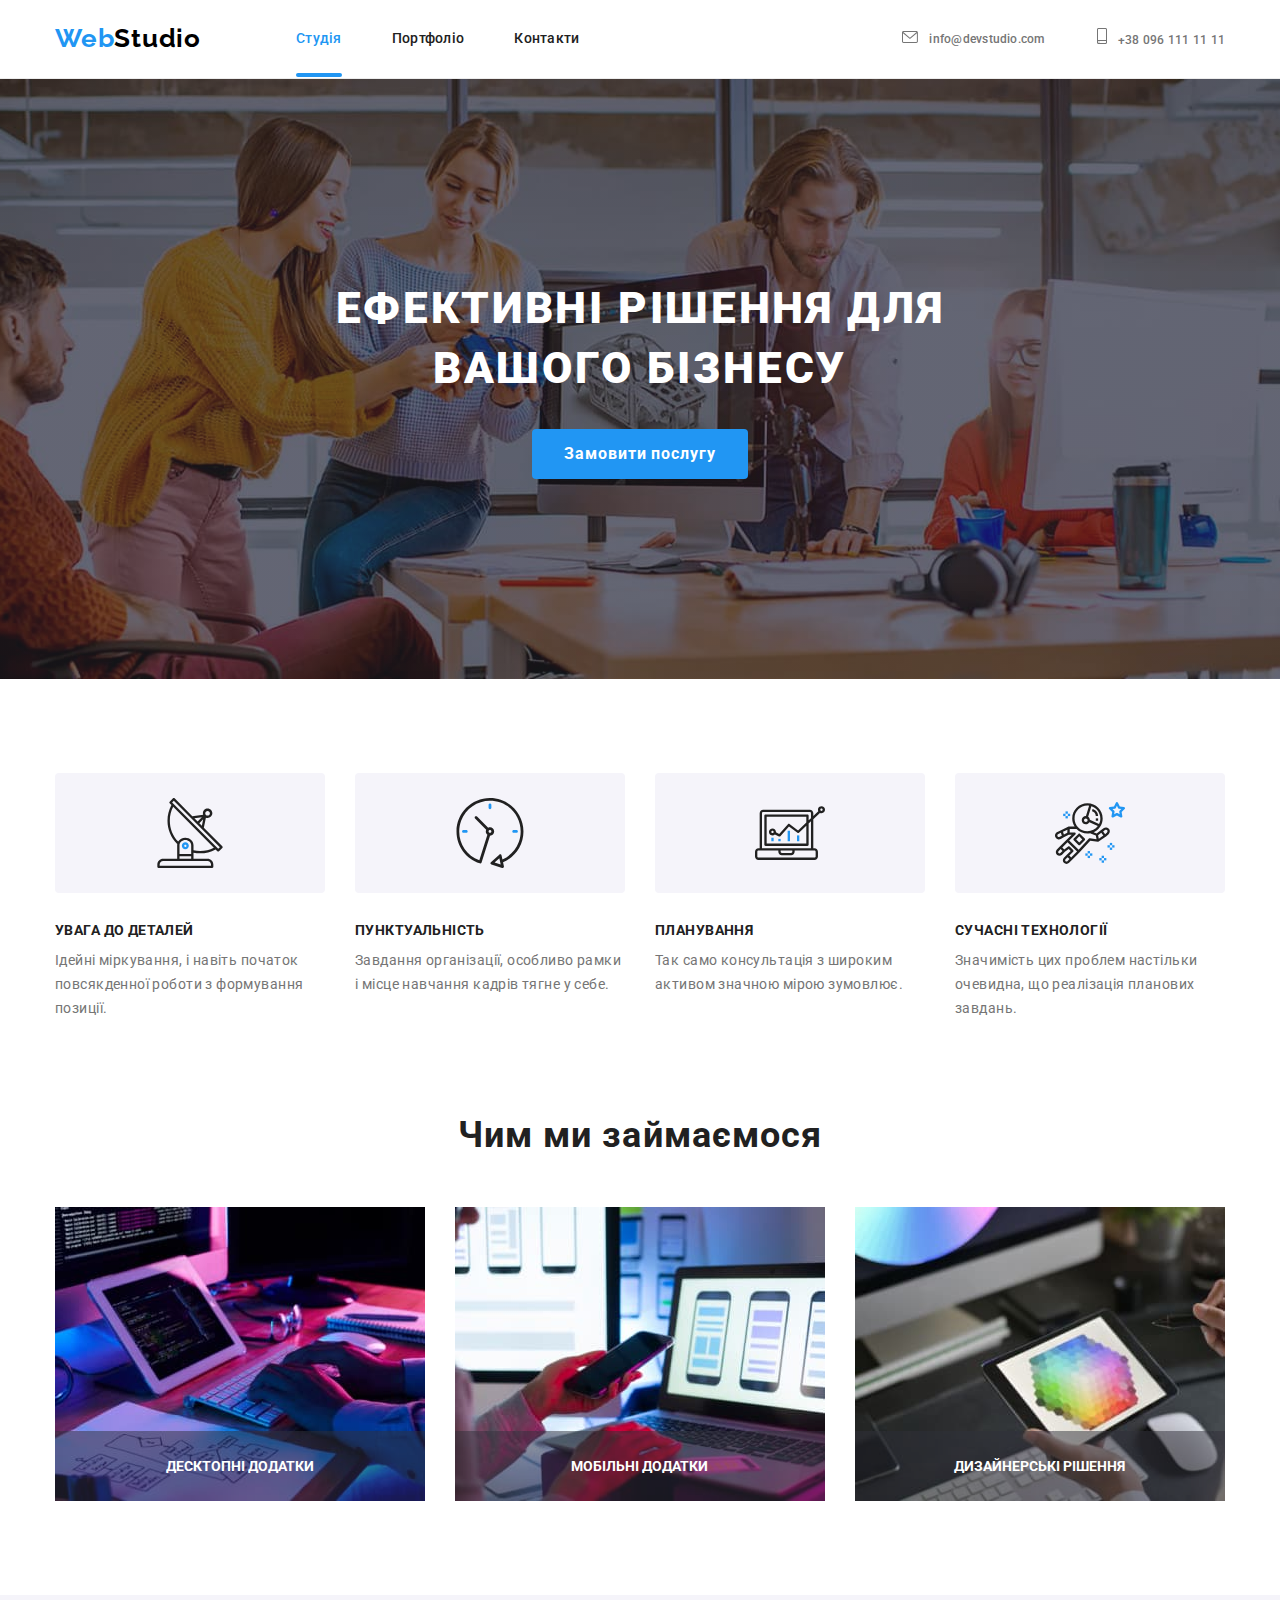
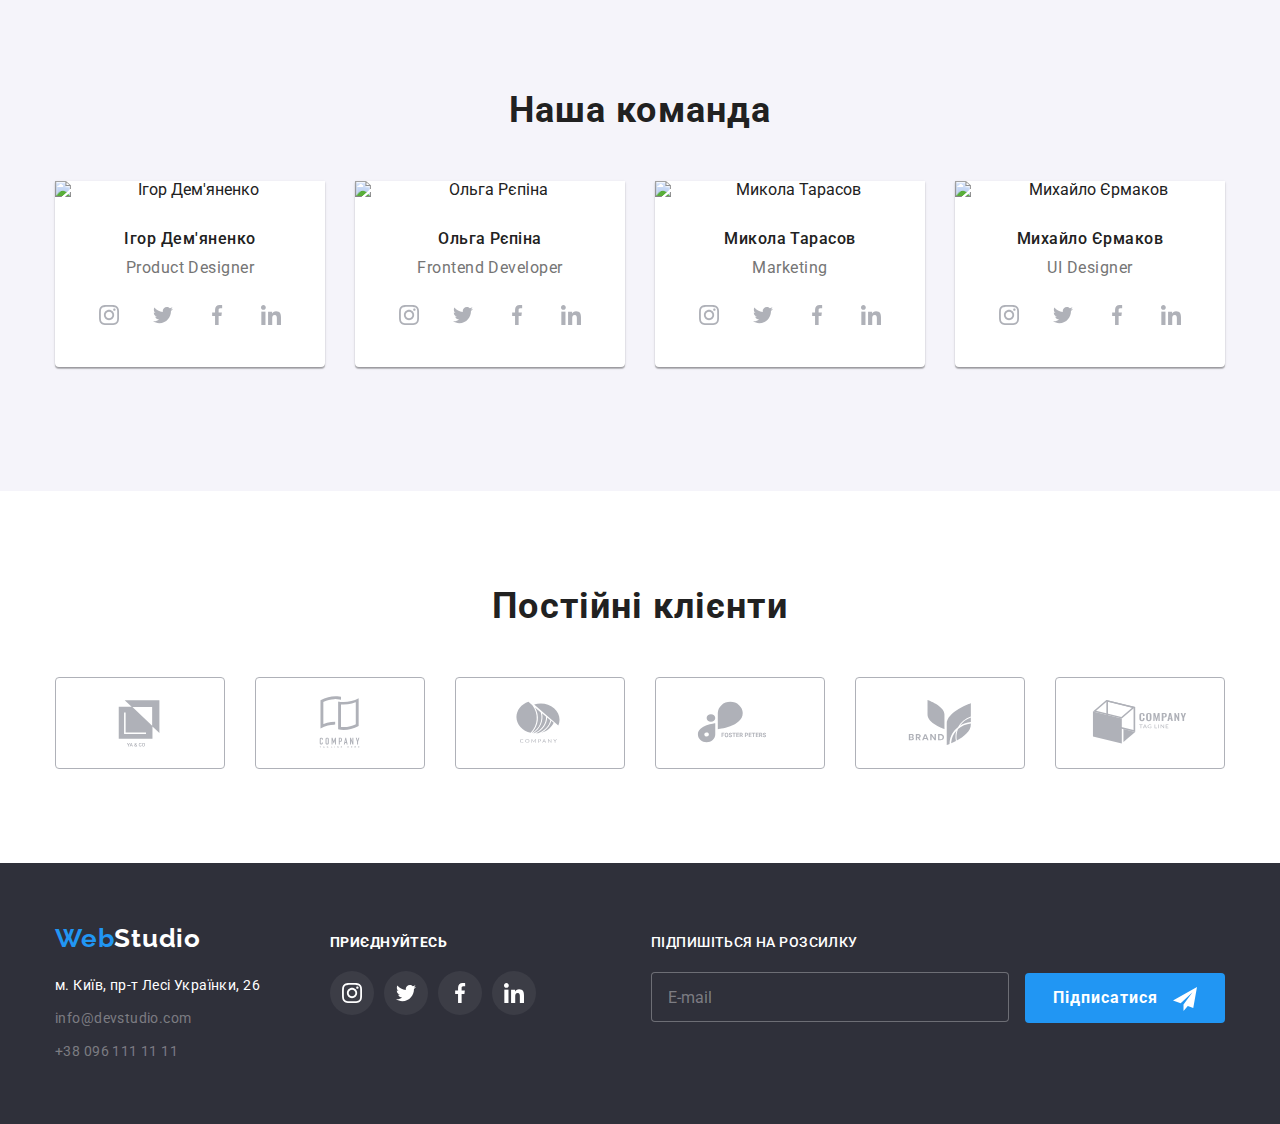
==== index.html @ 2b7e4a37 "hw-08 total" ====
<!DOCTYPE html>
<html lang="uk">
  <head>
    <meta charset="UTF-8" />
    <meta http-equiv="X-UA-Compatible" content="IE=edge" />
    <meta name="viewport" content="width=device-width, initial-scale=1.0" />
    <title>GoIt-homework-8</title>
    <link
      href="https://fonts.googleapis.com/css2?family=Raleway:wght@700&family=Roboto:wght@400;500;700;900&display=swap"
      rel="stylesheet"
    />
    <link
      rel="stylesheet"
      href="https://cdnjs.cloudflare.com/ajax/libs/modern-normalize/1.1.0/modern-normalize.min.css"
    />
    <link rel="stylesheet" href="./css/main.min.css" />
  </head>
  <body class="main-page">
    <!-- Header-->
    <header class="page-header">
      <div class="container header__container">
        <!-- Navigation -->
        <nav class="header__navigation">
          <a href="#" class="logo-studio">
            <span class="logo-studio__first-title">Web</span
            ><span class="logo-studio__second-title">Studio</span>
          </a>
          <ul class="header__nav-menu">
            <li>
              <a class="header__item header__item--current" href="index.html"
                >Студія</a
              >
            </li>
            <li>
              <a class="header__item" href="portfolio.html">Портфоліо</a>
            </li>
            <li>
              <a class="header__item" href="#">Контакти</a>
            </li>
          </ul>
        </nav>

        <button type="button" class="open-mobile-menu-btn" data-menu-open>
          <svg class="open-mobile-menu-btn__icon">
            <use href="./images/sprite.svg#icon-burger" class=""></use>
          </svg>
        </button>

        <ul class="connection__header connection">
          <li>
            <a class="connection__contact" href="email:info@devstudio.com">
              <svg
                aria-label="конверт"
                class="connection__icon"
                width="16"
                height="12"
              >
                <use href="./images/sprite.svg#icon-envelope"></use>
              </svg>
              info@devstudio.com</a
            >
          </li>
          <li>
            <a class="connection__contact" href="tel:+380961111111">
              <svg
                aria-label="смартфон"
                class="connection__icon"
                width="10"
                height="16"
              >
                <use href="./images/sprite.svg#icon-smartphone"></use>
              </svg>
              +38 096 111 11 11</a
            >
          </li>
        </ul>
      </div>

      <div class="mobile-menu" data-menu>
        <div class="container mobile-menu__container">
          <button class="mobile-menu__close-btn" data-menu-close>
            <svg class="mobile-menu__close-icon">
              <use href="./images/sprite.svg#icon-close_mobile"></use>
            </svg>
          </button>
          <ul class="mobile-menu__nav-menu">
            <li class="mobile__item">
              <a class="mobile__item mobile__item--current" href="index.html"
                >Студія</a
              >
            </li>
            <li class="mobile__item">
              <a class="mobile__item" href="portfolio.html">Портфоліо</a>
            </li>
            <li class="mobile__item">
              <a class="mobile__item" href="#">Контакти</a>
            </li>
          </ul>
          <ul class="mobile-menu__contact">
            <li>
              <a class="mobile-menu__contact--telephon" href="tel:+380961111111"
                >+38 096 111 11 11</a
              >
            </li>
            <li>
              <a class="mobile-menu__contact--mail" href="tel:+380961111111"
                >info@devstudio.com</a
              >
            </li>
          </ul>
          <ul class="mobile-menu__social">
            <li class="mobile-menu__social-list">
              <a href="" class="mobile-menu__social-link">Instagram</a>
            </li>
            <li class="mobile-menu__social-list">
              <a href="" class="mobile-menu__social-link">Twitter</a>
            </li>
            <li class="mobile-menu__social-list">
              <a href="" class="mobile-menu__social-link">Facebook</a>
            </li>
            <li class="mobile-menu__social-list">
              <a href="" class="mobile-menu__social-link">LinkedIn</a>
            </li>
          </ul>
        </div>
      </div>
    </header>

    <!-- Main -->

    <main>
      <!-- Секція - hero -->
      <section class="hero">
        <div class="container">
          <h1 class="hero__title">
            Ефективні рішення для <br />
            вашого бізнесу
          </h1>
          <button type="button" class="hero__button" data-modal-open>
            Замовити послугу
          </button>
        </div>
      </section>

      <!-- Секція - features -->
      <section class="features section">
        <div class="container">
          <h2 class="visually-hidden">Наші особливості</h2>
          <ul class="features__features-menu">
            <li class="features__features-card">
              <div class="features__advantage">
                <svg
                  aria-label="деталі"
                  class="icon__features"
                  width="70"
                  height="70"
                >
                  <use href="./images/sprite.svg#icon-antenna"></use>
                </svg>
              </div>
              <h3 class="features__description">УВАГА ДО ДЕТАЛЕЙ</h3>
              <p class="features__transcript">
                Ідейні міркування, і навіть початок повсякденної роботи з
                формування позиції.
              </p>
            </li>
            <li class="features__features-card">
              <div class="features__advantage">
                <svg
                  aria-label="пунктуальність"
                  class="icon__features"
                  width="70"
                  height="70"
                >
                  <use href="./images/sprite.svg#icon-clock"></use>
                </svg>
              </div>
              <h3 class="features__description">ПУНКТУАЛЬНІСТЬ</h3>
              <p class="features__transcript">
                Завдання організації, особливо рамки і місце навчання кадрів
                тягне у себе.
              </p>
            </li>
            <li class="features__features-card">
              <div class="features__advantage">
                <svg
                  aria-label="планування"
                  class="icon__features"
                  width="70"
                  height="70"
                >
                  <use href="./images/sprite.svg#icon-diagram"></use>
                </svg>
              </div>
              <h3 class="features__description">ПЛАНУВАННЯ</h3>
              <p class="features__transcript">
                Так само консультація з широким активом значною мірою зумовлює.
              </p>
            </li>
            <li class="features__features-card">
              <div class="features__advantage">
                <svg
                  aria-label="технології"
                  class="icon__features"
                  width="70"
                  height="70"
                >
                  <use href="./images/sprite.svg#icon-astronaut"></use>
                </svg>
              </div>
              <h3 class="features__description">СУЧАСНІ ТЕХНОЛОГІЇ</h3>
              <p class="features__transcript">
                Значимість цих проблем настільки очевидна, що реалізація
                планових завдань.
              </p>
            </li>
          </ul>
        </div>
      </section>

      <!-- Секція - work -->
      <section class="work section">
        <div class="container">
          <h2 class="work__title">Чим ми займаємося</h2>
          <ul class="work__menu-foto">
            <li class="work__foto-work">
              <picture>
                <source
                  srcset="
                    ./images/desk-work1.jpg    1x,
                    ./images/desk-work1@2x.jpg 2x
                  "
                  media="(min-width: 1200px)"
                />
                <img
                  src="./images/desk-work1.jpg"
                  alt="development"
                  width="370"
                />
              </picture>

              <div class="work__applications">
                <p class="work__text-applcations">Десктопні додатки</p>
              </div>
            </li>
            <li class="work__foto-work">
              <picture>
                <source
                  srcset="
                    ./images/desk-work2.jpg    1x,
                    ./images/desk-work2@2x.jpg 2x
                  "
                  media="(min-width: 1200px)"
                />

                <img
                  src="./images/desk-work2.jpg"
                  alt="mobile optimization"
                  width="370"
                />
              </picture>

              <div class="work__applications">
                <p class="work__text-applcations">Мобільні додатки</p>
              </div>
            </li>
            <li class="work__foto-work">
              <picture>
                <source
                  srcset="
                    ./images/desk-work3.jpg    1x,
                    ./images/desk-work3@2x.jpg 2x
                  "
                  media="(min-width: 1200px)"
                />

                <img src="./images/desk-work3.jpg" alt="testing" width="370" />
              </picture>

              <div class="work__applications">
                <p class="work__text-applcations">Дизайнерські рішення</p>
              </div>
            </li>
          </ul>
        </div>
      </section>

      <!-- Секція - team -->
      <section class="team section">
        <div class="container">
          <h2 class="team__title">Наша команда</h2>
          <ul class="team__menu">
            <li class="team__foto">
              <picture>
                <source
                  srcset="./imges/desc-ID.jpg 1x, ./images/desc-ID@2x.jpg 2x"
                  media="(min-width: 1200px)"
                />
                <source
                  srcset="./imges/tab-ID.jpg 1x, ./images/tab-ID@2x.jpg 2x"
                  media="(min-width: 768px)"
                />
                <source
                  srcset="./imges/mob-ID.jpg 1x, ./images/mob-ID@2x.jpg 2x"
                  media="(max-width: 767px)"
                />
                <img
                  src="./images/mob-ID.jpg"
                  alt="Ігор Дем'яненко"
                  class="team__foto-member"
                />
              </picture>

              <div class="team__members">
                <h3 class="team__employee">Ігор Дем'яненко</h3>
                <p class="team__direction">Product Designer</p>

                <ul class="socila-list">
                  <li class="social-list__item">
                    <a href="" class="social-list__link">
                      <svg aria-label="інстаграм" class="social-list__icon">
                        <use href="./images/sprite.svg#icon-instagram"></use>
                      </svg>
                    </a>
                  </li>
                  <li class="social-list__item">
                    <a href="" class="social-list__link">
                      <svg aria-label="твітер" class="social-list__icon">
                        <use href="./images/sprite.svg#icon-twitter"></use>
                      </svg>
                    </a>
                  </li>
                  <li class="social-list__item">
                    <a href="" class="social-list__link">
                      <svg aria-label="фейсбук" class="social-list__icon">
                        <use href="./images/sprite.svg#icon-facebook"></use>
                      </svg>
                    </a>
                  </li>
                  <li class="social-list__item">
                    <a href="" class="social-list__link">
                      <svg aria-label="лінкедін" class="social-list__icon">
                        <use href="./images/sprite.svg#icon-linkedin"></use>
                      </svg>
                    </a>
                  </li>
                </ul>
              </div>
            </li>
            <li class="team__foto">
              <picture>
                <source
                  srcset="./imges/desc-OR.jpg 1x, ./images/desc-OR@2x.jpg 2x"
                  media="(min-width: 1200px)"
                />
                <source
                  srcset="./imges/tab-OR.jpg 1x, ./images/tab-OR@2x.jpg 2x"
                  media="(min-width: 768px)"
                />
                <source
                  srcset="./imges/mob-OR.jpg 1x, ./images/mob-OR@2x.jpg 2x"
                  media="(max-width: 767px)"
                />
                <img
                  src="./images/mob-OR.jpg"
                  alt="Ольга Рєпіна"
                  class="team__foto-member"
                />
              </picture>

              <div class="team__members">
                <h3 class="team__employee">Ольга Рєпіна</h3>
                <p class="team__direction">Frontend Developer</p>

                <ul class="socila-list">
                  <li class="social-list__item">
                    <a href="" class="social-list__link">
                      <svg aria-label="інстаграм" class="social-list__icon">
                        <use href="./images/sprite.svg#icon-instagram"></use>
                      </svg>
                    </a>
                  </li>
                  <li class="social-list__item">
                    <a href="" class="social-list__link">
                      <svg aria-label="твітер" class="social-list__icon">
                        <use href="./images/sprite.svg#icon-twitter"></use>
                      </svg>
                    </a>
                  </li>
                  <li class="social-list__item">
                    <a href="" class="social-list__link">
                      <svg aria-label="фейсбук" class="social-list__icon">
                        <use href="./images/sprite.svg#icon-facebook"></use>
                      </svg>
                    </a>
                  </li>
                  <li class="social-list__item">
                    <a href="" class="social-list__link">
                      <svg aria-label="лінкедін" class="social-list__icon">
                        <use href="./images/sprite.svg#icon-linkedin"></use>
                      </svg>
                    </a>
                  </li>
                </ul>
              </div>
            </li>
            <li class="team__foto">
              <picture>
                <source
                  srcset="./imges/desc-MT.jpg 1x, ./images/desc-MT@2x.jpg 2x"
                  media="(min-width: 1200px)"
                />
                <source
                  srcset="./imges/tab-MT.jpg 1x, ./images/tab-MT@2x.jpg 2x"
                  media="(min-width: 768px)"
                />
                <source
                  srcset="./imges/mob-MT.jpg 1x, ./images/mob-MT@2x.jpg 2x"
                  media="(max-width: 767px)"
                />
                <img
                  src="./images/mob-MT.jpg"
                  alt="Микола Тарасов"
                  class="team__foto-member"
                />
              </picture>

              <div class="team__members">
                <h3 class="team__employee">Микола Тарасов</h3>
                <p class="team__direction">Marketing</p>

                <ul class="socila-list">
                  <li class="social-list__item">
                    <a href="" class="social-list__link">
                      <svg aria-label="інстаграм" class="social-list__icon">
                        <use href="./images/sprite.svg#icon-instagram"></use>
                      </svg>
                    </a>
                  </li>
                  <li class="social-list__item">
                    <a href="" class="social-list__link">
                      <svg aria-label="твітер" class="social-list__icon">
                        <use href="./images/sprite.svg#icon-twitter"></use>
                      </svg>
                    </a>
                  </li>
                  <li class="social-list__item">
                    <a href="" class="social-list__link">
                      <svg aria-label="фейсбук" class="social-list__icon">
                        <use href="./images/sprite.svg#icon-facebook"></use>
                      </svg>
                    </a>
                  </li>
                  <li class="social-list__item">
                    <a href="" class="social-list__link">
                      <svg aria-label="лінкедін" class="social-list__icon">
                        <use href="./images/sprite.svg#icon-linkedin"></use>
                      </svg>
                    </a>
                  </li>
                </ul>
              </div>
            </li>
            <li class="team__foto">
              <picture>
                <source
                  srcset="./imges/desc-ME.jpg 1x, ./images/desc-ME@2x.jpg 2x"
                  media="(min-width: 1200px)"
                />
                <source
                  srcset="./imges/tab-ME.jpg 1x, ./images/tab-ME@2x.jpg 2x"
                  media="(min-width: 768px)"
                />
                <source
                  srcset="./imges/mob-ME.jpg 1x, ./images/mob-ME@2x.jpg 2x"
                  media="(max-width: 767px)"
                />
                <img
                  src="./images/mob-ME.jpg"
                  alt="Михайло Єрмаков"
                  class="team__foto-member"
                />
              </picture>

              <div class="team__members">
                <h3 class="team__employee">Михайло Єрмаков</h3>
                <p class="team__direction">UI Designer</p>

                <ul class="socila-list">
                  <li class="social-list__item">
                    <a href="" class="social-list__link">
                      <svg aria-label="інстаграм" class="social-list__icon">
                        <use href="./images/sprite.svg#icon-instagram"></use>
                      </svg>
                    </a>
                  </li>
                  <li class="social-list__item">
                    <a href="" class="social-list__link">
                      <svg aria-label="твітер" class="social-list__icon">
                        <use href="./images/sprite.svg#icon-twitter"></use>
                      </svg>
                    </a>
                  </li>
                  <li class="social-list__item">
                    <a href="" class="social-list__link">
                      <svg aria-label="фейсбук" class="social-list__icon">
                        <use href="./images/sprite.svg#icon-facebook"></use>
                      </svg>
                    </a>
                  </li>
                  <li class="social-list__item">
                    <a href="" class="social-list__link">
                      <svg aria-label="лінкедін" class="social-list__icon">
                        <use href="./images/sprite.svg#icon-linkedin"></use>
                      </svg>
                    </a>
                  </li>
                </ul>
              </div>
            </li>
          </ul>
        </div>
      </section>

      <!-- Секція - Постійні клієнти-->
      <section class="regular-customers section">
        <div class="container">
          <h2 class="regular-customers__title">Постійні клієнти</h2>
          <ul class="regular-customers__logo">
            <li class="regular-customers__icon-clients">
              <a href="" class="regular-customers__link">
                <svg aria-label="Ya-Co" class="regular-customers__icon-logo">
                  <use href="./images/sprite.svg#icon-Ya-Co"></use>
                </svg>
              </a>
            </li>
            <li class="regular-customers__icon-clients">
              <a href="" class="regular-customers__link">
                <svg aria-label="Tagline" class="regular-customers__icon-logo">
                  <use href="./images/sprite.svg#icon-comp-tagline"></use>
                </svg>
              </a>
            </li>
            <li class="regular-customers__icon-clients">
              <a href="" class="regular-customers__link">
                <svg aria-label="Company" class="regular-customers__icon-logo">
                  <use href="./images/sprite.svg#icon-company"></use>
                </svg>
              </a>
            </li>
            <li class="regular-customers__icon-clients">
              <a href="" class="regular-customers__link">
                <svg
                  aria-label="Foster-Peters"
                  class="regular-customers__icon-logo"
                >
                  <use href="./images/sprite.svg#icon-foster-peters"></use>
                </svg>
              </a>
            </li>
            <li class="regular-customers__icon-clients">
              <a href="" class="regular-customers__link">
                <svg aria-label="Brand" class="regular-customers__icon-logo">
                  <use href="./images/sprite.svg#icon-brand"></use>
                </svg>
              </a>
            </li>
            <li class="regular-customers__icon-clients">
              <a href="" class="regular-customers__link">
                <svg aria-label="Tag-Line" class="regular-customers__icon-logo">
                  <use href="./images/sprite.svg#icon-tag-line"></use>
                </svg>
              </a>
            </li>
          </ul>
        </div>
      </section>
    </main>

    <!-- Footer -->
    <footer class="footer">
      <div class="container footer-general">
        <div class="footer-nav-social"></div>
        <div class="footer-nav">
          <a href="#" class="logo-studio"
            ><span class="logo-studio__first-title">Web</span
            ><span class="logo-studio__third-title">Studio</span></a
          >
          <ul class="contacts footer-contacts">
            <li class="footer-connection__contact">
              <a
                class="connection__contact adress"
                href="https://goo.gl/maps/Yw9RbGyQuBQphTTS8"
                >м. Київ, пр-т Лесі Українки, 26
              </a>
            </li>
            <li class="footer-connection__contact">
              <a
                class="connection__contact connection__contact-direct"
                href="email:info@devstudio.com"
                >info@devstudio.com</a
              >
            </li>
            <li class="footer-connection__contact">
              <a
                class="connection__contact connection__contact-direct"
                href="tel:+380961111111"
                >+38 096 111 11 11</a
              >
            </li>
          </ul>
        </div>
        <div class="footer-social">
          <h3 class="footer-social-join">приєднуйтесь</h3>

          <ul class="social-list-footer">
            <li class="list-item-footer">
              <a href="" class="social-link-footer">
                <svg
                  aria-label="інстаграм"
                  class="footer-social__icon icon-footer"
                >
                  <use href="./images/sprite.svg#icon-instagram"></use>
                </svg>
              </a>
            </li>
            <li class="list-item-footer">
              <a href="" class="social-link-footer">
                <svg
                  aria-label="твітер"
                  class="footer-social__icon icon-footer"
                >
                  <use href="./images/sprite.svg#icon-twitter"></use>
                </svg>
              </a>
            </li>
            <li class="list-item-footer">
              <a href="" class="social-link-footer">
                <svg
                  aria-label="фейсбук"
                  class="footer-social__icon icon-footer"
                >
                  <use href="./images/sprite.svg#icon-facebook"></use>
                </svg>
              </a>
            </li>
            <li class="list-item-footer">
              <a href="" class="social-link-footer">
                <svg
                  aria-label="лінкедін"
                  class="footer-social__icon icon-footer"
                >
                  <use href="./images/sprite.svg#icon-linkedin"></use>
                </svg>
              </a>
            </li>
          </ul>
        </div>
        <div class="footer-form">
          <p class="footer-form-subscribe">Підпишіться на розсилку</p>
          <form class="footer-form-email">
            <label class="footer-mail-subscribe">
              <input
                type="email"
                class="user-mail-input"
                name="user-mail-input"
                placeholder="E-mail"
              />
            </label>
            <button type="submit" class="footer-form-sending">
              Підписатися
              <svg
                aria-label="літак"
                class="icon-send-plane"
                width="24"
                height="24"
              >
                <use href="./images/sprite.svg#icon-send"></use>
              </svg>
            </button>
          </form>
        </div>
      </div>
    </footer>

    <!-- Modal window-->
    <div class="backdrop is-hidden" data-modal>
      <div class="modal">
        <button type="button" class="modal-close-btn" data-modal-close>
          <svg class="modal-close-icon" width="18" height="18">
            <use href="./images/sprite.svg#icon-close-x"></use>
          </svg>
        </button>
        <p class="modal-feedback">Залиште свої дані, ми вам передзвонимо</p>
        <form class="modal-form">
          <label class="modal-form-field">
            <span class="modal-form-text-above">Ім'я</span>
            <span class="modal-form-icon">
              <input
                type="text"
                class="modal-form-input"
                name="user-name"
                required
                placeholder=" "
              />
              <svg
                aria-label="портрет"
                class="icon-modal person"
                width="18"
                height="18"
              >
                <use href="./images/sprite.svg#icon-person"></use>
              </svg>
            </span>
          </label>
          <label class="modal-form-field">
            <span class="modal-form-text-above">Телефон</span>
            <span class="modal-form-icon">
              <input
                type="tel"
                class="modal-form-input"
                name="user-phone"
                required
                title="xxx-xxx-xx-xx"
                placeholder=" "
              />
              <svg
                aria-label="портрет"
                class="icon-modal phone"
                width="18"
                height="18"
              >
                <use href="./images/sprite.svg#icon-phone"></use>
              </svg>
            </span>
          </label>
          <label class="modal-form-field">
            <span class="modal-form-text-above">Пошта</span>
            <span class="modal-form-icon">
              <input
                type="email"
                class="modal-form-input"
                name="user-mail"
                required
                placeholder=" "
              />
              <svg
                aria-label="портрет"
                class="icon-modal email"
                width="18"
                height="18"
              >
                <use href="./images/sprite.svg#icon-email"></use>
              </svg>
            </span>
          </label>
          <label class="modal-form-field">
            <span class="modal-form-text-above">Коментар</span>
            <textarea
              name="user-message"
              class="modal-form-message"
              placeholder="Введіть текст"
            ></textarea>
          </label>
          <label class="modal-form-agreement">
            <input
              type="checkbox"
              class="modal-form-check"
              name="user-policy"
              required
            />
            <svg aria-label="кастом" class="modal-form-icon-check">
              <use
                class="modal-form-icon-policy"
                href="./images/sprite.svg#icon-check"
              ></use>
            </svg>
            <span class="modal-text-policy-first">
              Погоджуюся з розсилкою та приймаю
            </span>
            &nbsp;<a href="" class="modal-text-policy">Умови договору</a>
          </label>
          <button type="submit" class="modal-form-submit">Відправити</button>
        </form>
      </div>
    </div>

    <script src="./js/modal.js"></script>

    <script src="./js/menu.js"></script>
  </body>
</html>
---- css/main.min.css ----
:root{--main-opacity-two: #FFFFFF10;--overlay-cards: rgba(33, 150, 243, 0.9);--element-hero: #2F303A;--strip-applications: #2F303A80;--text-page: #000000;--text-contacts: #757575;--bcg-button: #F5F4FA;--bcg-btn-hero: #188CE8;--border-header: #ECECEC;--border-portfolio: #EEEEEE;--modal-backround: #00000050;--modal-close: #00000010;--icon-social: #AFB1B8;--text-placeholder: rgba(117, 117, 117, 0.5);--border-modal: rgba(33, 33, 33, 0.2);--card-distance: 30px;--time-bezier: 250ms cubic-bezier(0.4, 0, 0.2, 1);--card-shadow: 0px 1px 3px rgba(0, 0, 0, 0.12), 0px 1px 1px rgba(0, 0, 0, 0.14), 0px 2px 1px rgba(0, 0, 0, 0.2);--portfolio-shadow: 0px 1px 1px rgba(0, 0, 0, 0.12), 0px 4px 4px rgba(0, 0, 0, 0.06), 1px 4px 6px rgba(0, 0, 0, 0.16);--shadow-button: 0px 3px 1px rgba(0, 0, 0, 0.1), 0px 1px 2px rgba(0, 0, 0, 0.08), 0px 2px 2px rgba(0, 0, 0, 0.12);--shadow-modal-window: 0px 1px 3px rgba(0, 0, 0, 0.12), 0px 1px 1px rgba(0, 0, 0, 0.14), 0px 2px 1px rgba(0, 0, 0, 0.2)}.services-portfolio,.features,.works,.team,.regular-customers{padding-top:60px;padding-bottom:60px}@media screen and (min-width: 1200px){.services-portfolio,.features,.works,.team,.regular-customers{padding-top:94px;padding-bottom:94px}}h1,h2,h3,h4,p,ul,span{margin-top:0;margin-bottom:0}ul{padding-left:0;list-style:none}img{display:block}body{font-family:"Roboto",sans-serif;background-color:#fff;color:#212121}.pointer{cursor:pointer}.connection__contact,.header__item,.mobile__item,.logo-studio,.cards-portfolio,.mobile-menu__contact--telephon,.mobile-menu__contact--mail,.mobile-menu__social-list,.mobile-menu__social-link{text-decoration:none}.container{padding-left:15px;padding-right:15px}@media screen and (min-width: 480px){.container{width:480px;margin-left:auto;margin-right:auto}}@media screen and (min-width: 768px){.container{width:768px}}@media screen and (min-width: 1200px){.container{width:1200px}}.visually-hidden{position:absolute;white-space:nowrap;width:1px;height:1px;overflow:hidden;border:0;padding:0;clip:rect(0 0 0 0);clip-path:inset(50%);margin:-1px}.connection__contact:hover,.connection__contact:focus{color:#2196f3;fill:#2196f3}.connection__icon{margin-right:10px;fill:var(--text-contacts)}.connection__icon:hover,.connection__icon:focus{fill:#2196f3}.connection__contact{font-size:14px;line-height:1.14;font-weight:500;letter-spacing:.02em;color:var(--text-contacts);transition:color var(--time-bezier)}@media screen and (min-width: 1200px){.connection{display:flex;align-items:center;column-gap:52px}}@media screen and (max-width: 767px){.mobile-menu{position:fixed;top:0;left:0;z-index:111;width:100%;height:100%;background-color:#fff;opacity:0;visibility:hidden;pointer-events:none;transition:opacity var(--time-bezier),visibility var(--time-bezier)}.mobile-menu.is-open{opacity:1;visibility:visible;pointer-events:auto}.mobile-menu__container{position:relative;display:flex;flex-direction:column;padding-left:40px}.mobile-menu__close-btn{line-height:0;position:absolute;top:10px;right:15px;background-color:rgba(0,0,0,0);border:0;padding:0;cursor:pointer;transition:var(--time-bezier)}.mobile-menu__close-btn:hover,.mobile-menu__close-btn:focus{fill:#2196f3}.mobile-menu__close-icon{width:40px;height:40px}.mobile__item.mobile__item--current{color:#2196f3}.mobile-menu__nav-menu{display:inline-block;margin-top:48px;margin-bottom:302px}.mobile__item{display:block;font-size:40px;font-weight:500;line-height:1.175;color:#212121;letter-spacing:.02em}.mobile__item:not(:last-child){margin-bottom:32px}.mobile__item:hover,.mobile__item:focus{color:#2196f3}.mobile-menu__contact{margin-bottom:64px;display:block}.mobile-menu__contact--telephon{display:block;margin-bottom:32px;font-weight:500;font-size:34px;line-height:1.18;letter-spacing:.02em;color:#2196f3}.mobile-menu__contact--mail{font-weight:500;font-size:24px;line-height:1.17;letter-spacing:.02em;color:var(--text-contacts)}.mobile-menu__social{display:flex;column-gap:10px}.mobile-menu__social-link{display:block;font-weight:500;font-size:18px;line-height:1.22;letter-spacing:.02em;color:#2196f3}.mobile-menu__social-list:not(:last-child){padding-right:10px;border-right:1px solid var(--border-modal)}}@media screen and (max-width: 480px){.mobile-menu{width:98%}}@media screen and (min-width: 768px){.mobile-menu{display:none}}.hero__button{margin-top:30px;padding:10px 24px;font-family:"Roboto",sans-serif;color:#fff;background-color:#2196f3;font-size:16px;line-height:1.88;font-weight:700;letter-spacing:.06em;text-align:center;cursor:pointer;border-radius:4px;border:#2196f3;transition:color var(--time-bezier),background-color var(--time-bezier)}.hero__button:hover,.hero__button:focus{color:#fff;background-color:var(--bcg-btn-hero)}@media screen and (min-width: 1200px){.hero__button{padding:10px 32px}}.backdrop{position:fixed;z-index:999;top:0;left:0;width:100%;height:100%;background-color:var(--modal-backround);transition:opacity var(--time-bezier),visibility var(--time-bezier)}.backdrop.is-hidden{visibility:hidden;opacity:0;pointer-events:none}.modal{width:450px;position:absolute;border-radius:4px;top:50%;left:50%;transform:translate(-50%, -50%);padding:40px;background-color:#fff;box-shadow:var(--shadow-modal-window)}.modal-close-icon{fill:var(--text-page)}.modal-close-icon:hover{fill:#2196f3}.modal-close-btn{display:flex;align-items:center;justify-content:center;position:absolute;top:8px;right:8px;width:30px;height:30px;background-color:#fff;border:1px solid var(--modal-close);border-radius:50%;padding:0;cursor:pointer}@media screen and (max-width: 479px){.modal{width:96%}}@media screen and (min-width: 1200px){.modal{width:528px}}.modal-feedback{font-weight:700;font-size:20px;line-height:1.15;text-align:center;color:#212121;margin-bottom:12px}.modal-form{display:flex;flex-direction:column}.modal-form-input{width:100%;height:40px;font-size:12px;border-radius:4px;border:1px solid var(--border-modal);padding-left:42px;transition:border-color var(--time-bezier)}.modal-form-input:focus{border-color:#2196f3;outline:none}.modal-form-input:focus+.icon-modal{fill:#2196f3}.modal-form-text-above{display:block;font-weight:400;font-size:12px;line-height:1.17;color:var(--text-contacts);margin-bottom:4px}.modal-form-message{width:100%;height:120px;font-size:12px;resize:none;border-radius:4px;border:1px solid var(--border-modal);padding:12px 16px;transition:border-color var(--time-bezier)}.modal-form-message:focus{outline:none;border-color:#2196f3}.modal-form-message::placeholder{font-size:12px;line-height:1.17;color:var(--text-placeholder)}.modal-form-field{margin-bottom:10px}.modal-form-icon{position:relative;display:block}.icon-modal{position:absolute;top:50%;left:12px;transform:translateY(-50%);fill:#212121;transition:fill var(--time-bezier)}.modal-form-icon-check{width:16px;height:15px;border:2px solid #212121;border-radius:2px;background-color:#fff;cursor:pointer;margin-right:7px}.modal-form-check{position:absolute;appearance:none;text-decoration-color:#188ce8}.modal-form-check:focus+.modal-form-icon-check{box-shadow:0 0 0 1px #2196f3}.modal-form-check:checked+.modal-form-icon-check{background-color:#2196f3;border:none}.modal-form-check:checked+.modal-form-icon-check .modal-form-icon-policy{display:block}.modal-form-agreement{display:flex;justify-content:center;align-items:center;margin-top:10px;margin-bottom:30px}.modal-form-icon-policy{display:none;fill:#fff}.modal-text-policy{font-size:14px;line-height:1.7;text-decoration:underline;color:#2196f3}.modal-text-policy:hover{text-decoration:none}.modal-text-policy-first{font-size:14px;letter-spacing:.03em;line-height:1.7;color:var(--text-contacts)}.modal-form-submit{cursor:pointer;margin:auto;width:200px;height:50px;font-size:16px;line-height:1.88;font-weight:700;background-color:#2196f3;color:#fff;border:#2196f3;letter-spacing:.06em;border-radius:4px;text-align:center;box-shadow:0px 4px 4px rgba(0,0,0,.25);transition:color var(--time-bezier),background-color var(--time-bezier)}.modal-form-submit:hover,.modal-form-submit:focus{color:#fff;background-color:var(--bcg-btn-hero)}.picture-portfolio{text-align:left;padding-bottom:0px}.cards-portfolio-overlay{position:relative;overflow:hidden}.overlay{display:flex;position:absolute;align-items:center;top:0;left:0;height:100%;width:100%;background-color:rgba(33,150,243,.9);color:#fff;font-size:18px;font-weight:400;line-height:1.56;letter-spacing:.03em;padding:0 24px;overflow:auto;transform:translateY(100%);transition:transform var(--time-bezier)}.cards-portfolio:hover .overlay,.cards-portfolio:focus .overlay{transform:translateY(0)}.menu-description{border-left:1px solid var(--border-portfolio);border-bottom:1px solid var(--border-portfolio);border-right:1px solid var(--border-portfolio);padding:20px 24px;flex-grow:1}.logo-studio{font-family:"Raleway",sans-serif;font-size:24px;font-weight:700;line-height:1.17;letter-spacing:.03em}.logo-studio__first-title{color:#2196f3}.logo-studio__second-title{color:var(--text-page)}.logo-studio__third-title{color:#fff}@media screen and (min-width: 1200px){.logo-studio{font-size:26px;line-height:1.19}}.list-button{font-family:"Roboto",sans-serif;font-weight:500;font-size:16px;line-height:1.63;letter-spacing:.03em;color:#212121;background-color:var(--bcg-button);border:var(--bcg-button);border-radius:4px;padding:6px 22px;cursor:pointer;transition:color var(--time-bezier),background-color var(--time-bezier),box-shadow var(--time-bezier)}.list-button:hover,.list-button:focus{color:#fff;background-color:#2196f3;box-shadow:var(--shadow-button)}.list-button.list-button--active{background-color:#2196f3;color:#fff;box-shadow:var(--shadow-button)}@media screen and (max-width: 767px){.header__nav-menu{display:none}.connection__header{display:none}.open-mobile-menu-btn{line-height:0;border:none;background-color:rgba(0,0,0,0);padding:0;cursor:pointer;transition:var(--time-bezier)}.open-mobile-menu-btn:hover,.open-mobile-menu-btn:focus{fill:#2196f3}.open-mobile-menu-btn__icon{width:40px;height:40px}.page-header{padding-top:10px;padding-bottom:10px}}.header__container{display:flex;align-items:center;justify-content:space-between}@media screen and (min-width: 768px){.open-mobile-menu-btn{display:none}.header__nav-menu,.header__navigation{display:flex;align-items:center}.header__item{position:relative;font-size:14px;line-height:1.14;font-weight:500;letter-spacing:.02em;color:#212121;transition:color var(--time-bezier)}.header__item:hover,.header__item:focus{color:#2196f3;fill:#2196f3}.header__item.header__item--current{color:#2196f3}.header__nav-menu{column-gap:50px}.header__navigation{column-gap:87px}.header__item--current::after{content:"";position:absolute;bottom:-31px;left:0;width:100%;height:4px;background-color:#2196f3;border-radius:2px}.connection__icon{margin-right:8px;fill:var(--text-contacts)}.connection__contact{font-size:12px;line-height:1.17;font-weight:500;letter-spacing:.02em;color:var(--text-contacts);transition:color var(--time-bezier)}.page-header{padding-top:21px;padding-bottom:21px}}@media screen and (min-width: 1200px){.header__navigation{column-gap:95px}.page-header{padding-top:23px;padding-bottom:24px;border-bottom:1px solid var(--border-header)}}.hero{padding:118px 0;text-align:center;background-position:center;background-repeat:no-repeat;background-image:linear-gradient(rgba(47, 48, 58, 0.4), rgba(47, 48, 58, 0.4)),url(../images/Header-Mobx1.jpg)}@media screen and (min-device-pixel-ratio: 2)and (min-width: 480px),screen and (min-resolution: 192dpi)and (min-width: 480px),screen and (min-resolution: 2dppx)and (min-width: 480px){.hero{background-image:linear-gradient(rgba(47, 48, 58, 0.4), rgba(47, 48, 58, 0.4)),url(../images/Header-Mob@x2.jpg)}}.hero__title{color:#fff;font-size:26px;line-height:1.62;font-weight:900;text-transform:uppercase;text-align:center;letter-spacing:.06em}@media screen and (min-width: 768px){.hero{background-image:linear-gradient(rgba(47, 48, 58, 0.4), rgba(47, 48, 58, 0.4)),url(../images/Header-Tabx1.jpg)}}@media screen and (min-device-pixel-ratio: 2)and (min-width: 768px),screen and (min-resolution: 192dpi)and (min-width: 768px),screen and (min-resolution: 2dppx)and (min-width: 768px){.hero{background-image:linear-gradient(rgba(47, 48, 58, 0.4), rgba(47, 48, 58, 0.4)),url(../images/Header-Tab@x2.jpg)}}@media screen and (min-width: 1200px){.hero{padding:200px 0;max-width:1600px;margin:0 auto;background-size:cover;background-image:linear-gradient(rgba(47, 48, 58, 0.4), rgba(47, 48, 58, 0.4)),url(../images/Header-Descx1.jpg)}.hero__title{font-size:44px;line-height:1.36}}@media screen and (min-device-pixel-ratio: 2)and (min-width: 1200px),screen and (min-resolution: 192dpi)and (min-width: 1200px),screen and (min-resolution: 2dppx)and (min-width: 1200px){.hero{background-image:linear-gradient(rgba(47, 48, 58, 0.4), rgba(47, 48, 58, 0.4)),url(../images/Header-Desc@x2.jpg)}}.footer{background-color:var(--element-hero);padding:60px 0 60px 0}.footer-general{display:flex}.footer-nav,.footer-social{display:inline-block}@media screen and (max-width: 1199px){.footer-form{display:inline-block;text-align:center}.footer-nav,.footer-social{text-align:center;margin-bottom:60px}.footer-general{flex-direction:column;justify-content:center}.footer-mail-subscribe{display:block}}.connection__contact-direct{font-size:14px;line-height:1.71;letter-spacing:.03em;font-weight:400;color:rgba(255,255,255,.3764705882)}.footer-connection__contact:not(:last-child){margin-bottom:8px}.footer-contacts{margin-top:20px}.adress{font-size:14px;line-height:1.71;letter-spacing:.03em;font-weight:400;color:#fff}.footer-social-join{font-size:14px;font-weight:700;line-height:1.14;text-transform:uppercase;color:#fff;letter-spacing:.03em;margin-bottom:20px}.social-list-footer{display:flex;justify-content:center;column-gap:10px}.social-link-footer{display:flex;align-items:center;justify-content:center;width:44px;height:44px;border-radius:50%;background-color:var(--main-opacity-two);transition:background-color var(--time-bezier)}.social-link-footer:hover,.social-link-footer:focus{background-color:#2196f3}.footer-form-subscribe{font-weight:700;font-size:14px;line-height:1.43;letter-spacing:.03em;text-transform:uppercase;color:#fff;margin-bottom:20px}.user-mail-input{width:100%;height:50px;margin-bottom:20px;color:#fff;font-size:16px;line-height:1.25;padding-left:16px;border-radius:4px;border:1px solid rgba(255,255,255,.3);background-color:var(--element-hero)}.user-mail-input::placeholder{font-weight:400;font-size:16px;line-height:1.25;color:rgba(255,255,255,.3764705882);margin-left:16px}.footer-form-sending{margin:auto;width:200px;height:50px;font-size:16px;line-height:1.88;font-weight:700;background-color:#2196f3;color:#fff;border:#2196f3;letter-spacing:.06em;border-radius:4px;cursor:pointer;text-align:center;transition:color var(--time-bezier),background-color var(--time-bezier)}.footer-form-sending:hover,.footer-form-sending:focus{color:#fff;background-color:var(--bcg-btn-hero)}.icon-send-plane{display:inline-block;vertical-align:middle;fill:#fff;margin-left:12px}@media screen and (min-width: 768px){.user-mail-input{width:450px}.footer-form{margin-top:187px}.footer{position:relative}.footer-social{position:absolute;top:65px;right:89px;margin-bottom:0}.footer-nav{position:absolute;top:60px;left:76px;margin-bottom:0}}@media screen and (min-width: 1200px){.footer-general{align-items:baseline}.footer-social,.footer-nav{position:static}.footer-social{margin-left:70px}.footer-form{margin-top:0;margin-left:auto}.footer-form-subscribe{font-weight:500}.footer-mail-subscribe{margin-right:12px}.user-mail-input{width:358px}.icon-send-plane{margin-left:10px}.footer-connection__contact:not(:last-child){margin-bottom:9px}.footer-social-join{display:inline-block}.social-list-footer{padding-bottom:0}}.regular-customers__title{text-align:center;margin-bottom:30px}.regular-customers__icon-logo{width:106px;height:60px;fill:var(--icon-social);transition:fill var(--time-bezier)}.regular-customers__link:hover .regular-customers__icon-logo,.regular-customers__link:focus .regular-customers__icon-logo{fill:#2196f3}.regular-customers__logo{display:flex;flex-wrap:wrap;justify-content:center;gap:30px}.regular-customers__icon-clients{width:calc((100% - 30px)/2)}.regular-customers__link{display:flex;align-items:center;justify-content:center;height:92px;border-radius:4px;border:1px solid var(--icon-social);background-color:#fff;transition:border var(--time-bezier)}.regular-customers__link:hover,.regular-customers__link:focus{border:1px solid #2196f3}@media screen and (min-width: 768px){.regular-customers__icon-clients{width:calc((100% - 60px)/3)}}@media screen and (min-width: 1200px){.regular-customers__icon-clients{width:calc((100% - 150px)/6)}}.socila-list{display:flex;justify-content:center;column-gap:10px}.social-list__icon{width:20px;height:20px;fill:var(--icon-social);transition:fill var(--time-bezier)}.footer-social__icon{fill:#fff;width:20px;height:20px;transition:fill var(--time-bezier)}.social-list__link{display:flex;align-items:center;justify-content:center;width:44px;height:44px;border-radius:50%;background-color:#fff;transition:background-color var(--time-bezier)}.social-list__link:hover,.social-list__link:focus{background-color:#2196f3}.social-list__link:hover .social-list__icon,.social-list__link:focus .social-list__icon{fill:#fff}.team{background-color:var(--bcg-button)}.team__employee{margin-bottom:10px;font-size:16px;font-weight:500;line-height:1.19;letter-spacing:.03em}.team__direction{font-size:16px;font-weight:400;line-height:1.19;letter-spacing:.03em;color:var(--text-contacts);margin-bottom:16px}.team__foto-member{max-width:100%;margin:0 auto}.team__title{text-align:center;margin-bottom:30px}.team__foto{text-align:center;background-color:#fff;border-radius:0 0 4px 4px;box-shadow:var(--card-shadow)}.team__foto:not(:last-child){margin-bottom:30px}.team__members{padding-top:30px;padding-bottom:30px}@media screen and (min-width: 768px){.team__foto{display:inline-block;width:calc((100% - 30px)/2)}}@media screen and (min-width: 1200px){.team__menu{display:flex;gap:30px}.team__foto{width:calc((100% - 90px)/4);margin-bottom:30px}}@media screen and (max-width: 1199px){.work{display:none}}@media screen and (min-width: 1200px){.work__menu-foto{display:flex;justify-content:space-between}.work__foto-work{position:relative;width:calc((100% - 60px)/3)}.work__title,.team__title,.regular-customers__title{font-size:36px;line-height:1.17;font-weight:700;letter-spacing:.03em;text-align:center;margin-bottom:50px}.work{padding-bottom:94px}.work__text-applcations{font-size:14px;line-height:1.43;text-transform:uppercase;font-weight:700;color:#fff}.work__applications{position:absolute;display:flex;align-items:center;justify-content:center;bottom:0;left:0;width:100%;height:70px;background-color:var(--strip-applications)}}.menu-nav-porfolio{display:flex;flex-wrap:wrap;row-gap:15px;margin-bottom:40px}.button-menu{margin-right:9px}.first{padding:6px 25px}.menu-portfolio{width:304px;font-weight:700;font-size:18px;line-height:2;letter-spacing:.06em;color:#212121}.service-name{font-weight:400;font-size:16px;line-height:1.88;letter-spacing:.03em;color:var(--text-contacts);margin-top:4px}.cards-portfolio{display:flex;flex-direction:column;height:100%;transition:box-shadow var(--time-bezier)}.cards-portfolio:hover,.cards-portfolio:focus{box-shadow:var(--portfolio-shadow)}.menu-service{display:flex;flex-wrap:wrap}@media screen and (max-width: 1199px){.menu-service{gap:30px}}img{display:block;width:450px}@media screen and (min-width: 768px){.menu-nav-porfolio{justify-content:center;margin-bottom:30px}img{width:354px}.picture-portfolio{display:inline-block;width:calc((100% - 30px)/2)}}@media screen and (min-width: 1200px){.menu-portfolio{width:100%}.menu-nav-porfolio{margin-bottom:50px}.menu-service{margin-top:calc(-1*var(--card-distance));margin-left:calc(-1*var(--card-distance))}.menu-service>.picture-portfolio{flex-basis:calc(33.3333333333% - var(--card-distance));margin-left:var(--card-distance);margin-top:var(--card-distance)}img{width:370px}}.features__features-card{margin-bottom:30px}.features__description{text-align:center;font-size:14px;font-weight:700;line-height:1.14;letter-spacing:.03em;text-transform:uppercase;margin-bottom:10px}.features__advantage{display:flex;align-items:center;justify-content:center;height:120px;border-radius:4px;background-color:var(--bcg-button);margin-bottom:30px}.features__transcript{font-size:14px;line-height:1.71;letter-spacing:.03em;color:var(--text-contacts)}@media screen and (min-width: 768px){.features__features-card{width:354px;display:inline-block}.features__description{text-align:left}}@media screen and (min-width: 1200px){.features__features-menu{display:flex;justify-content:space-between}.features__features-card{width:calc((100% - 90px)/4)}.features__features-card{margin-bottom:0}}/*# sourceMappingURL=main.min.css.map */
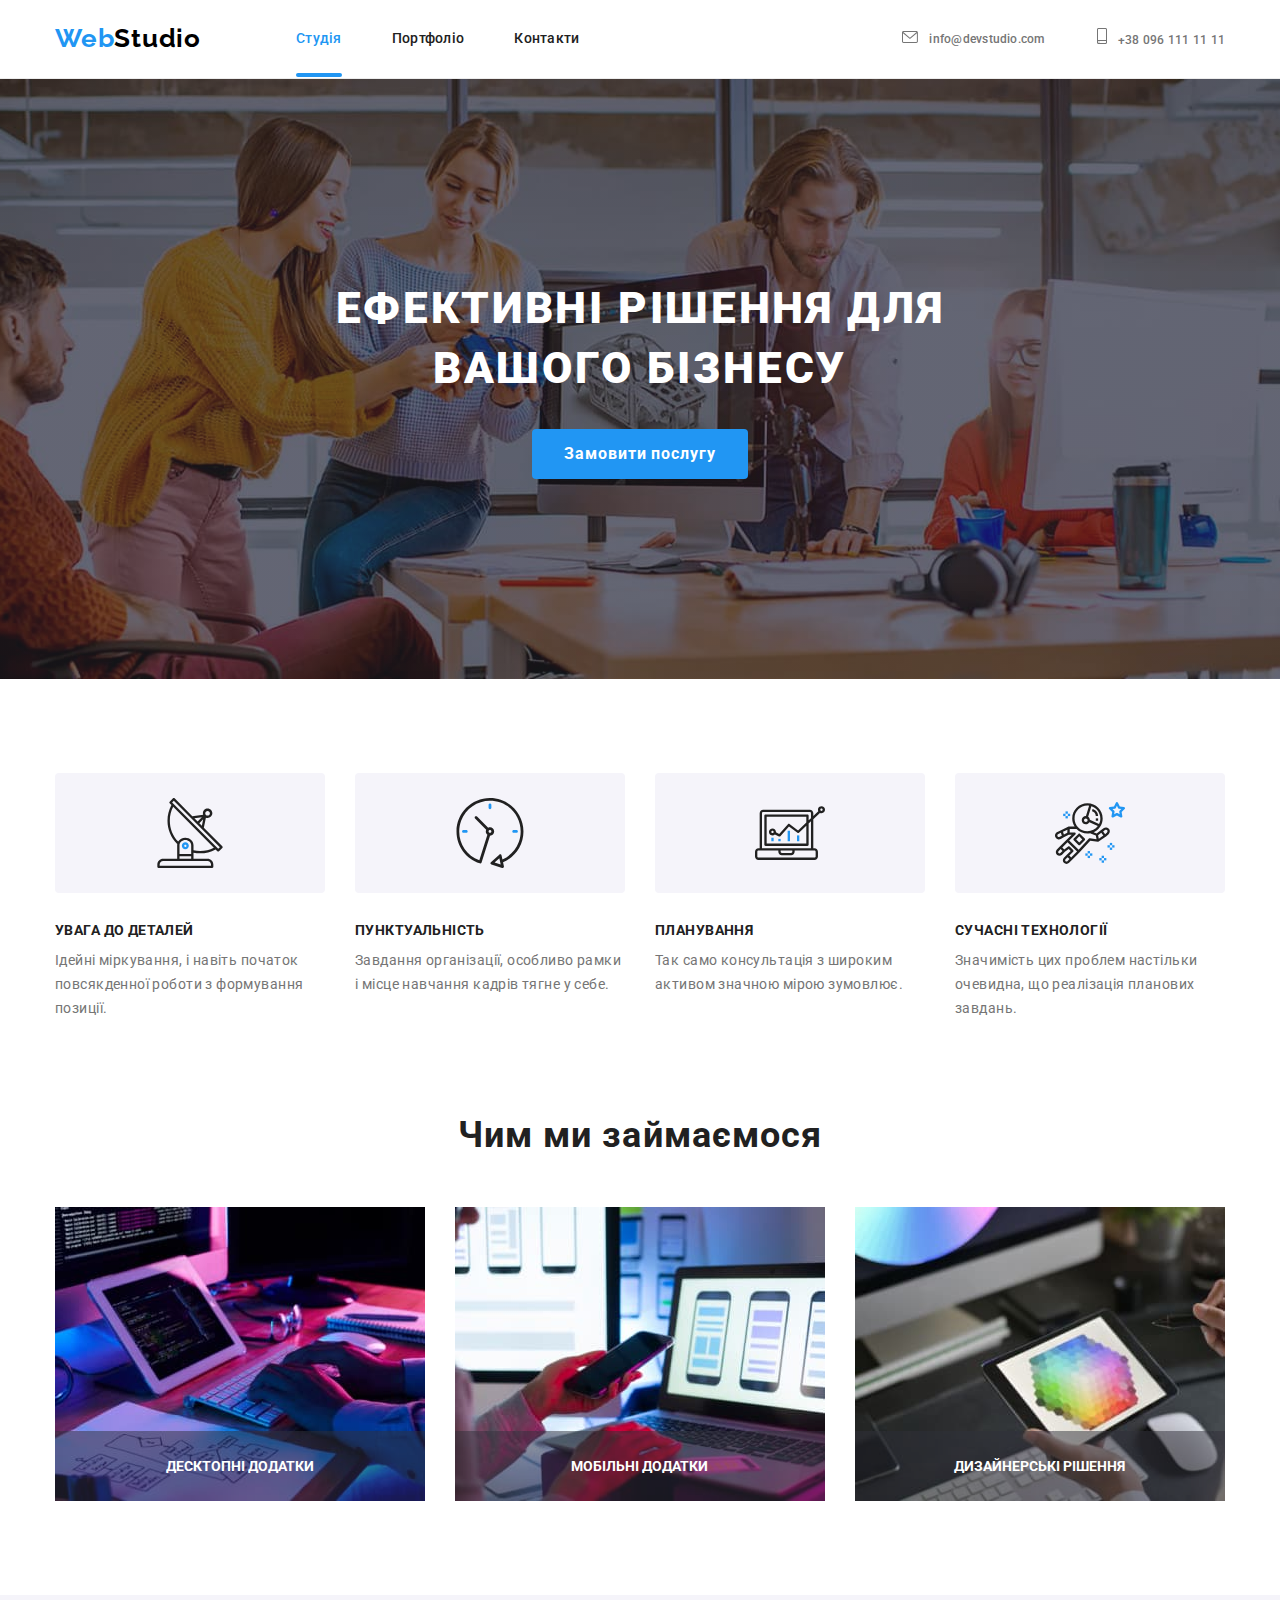
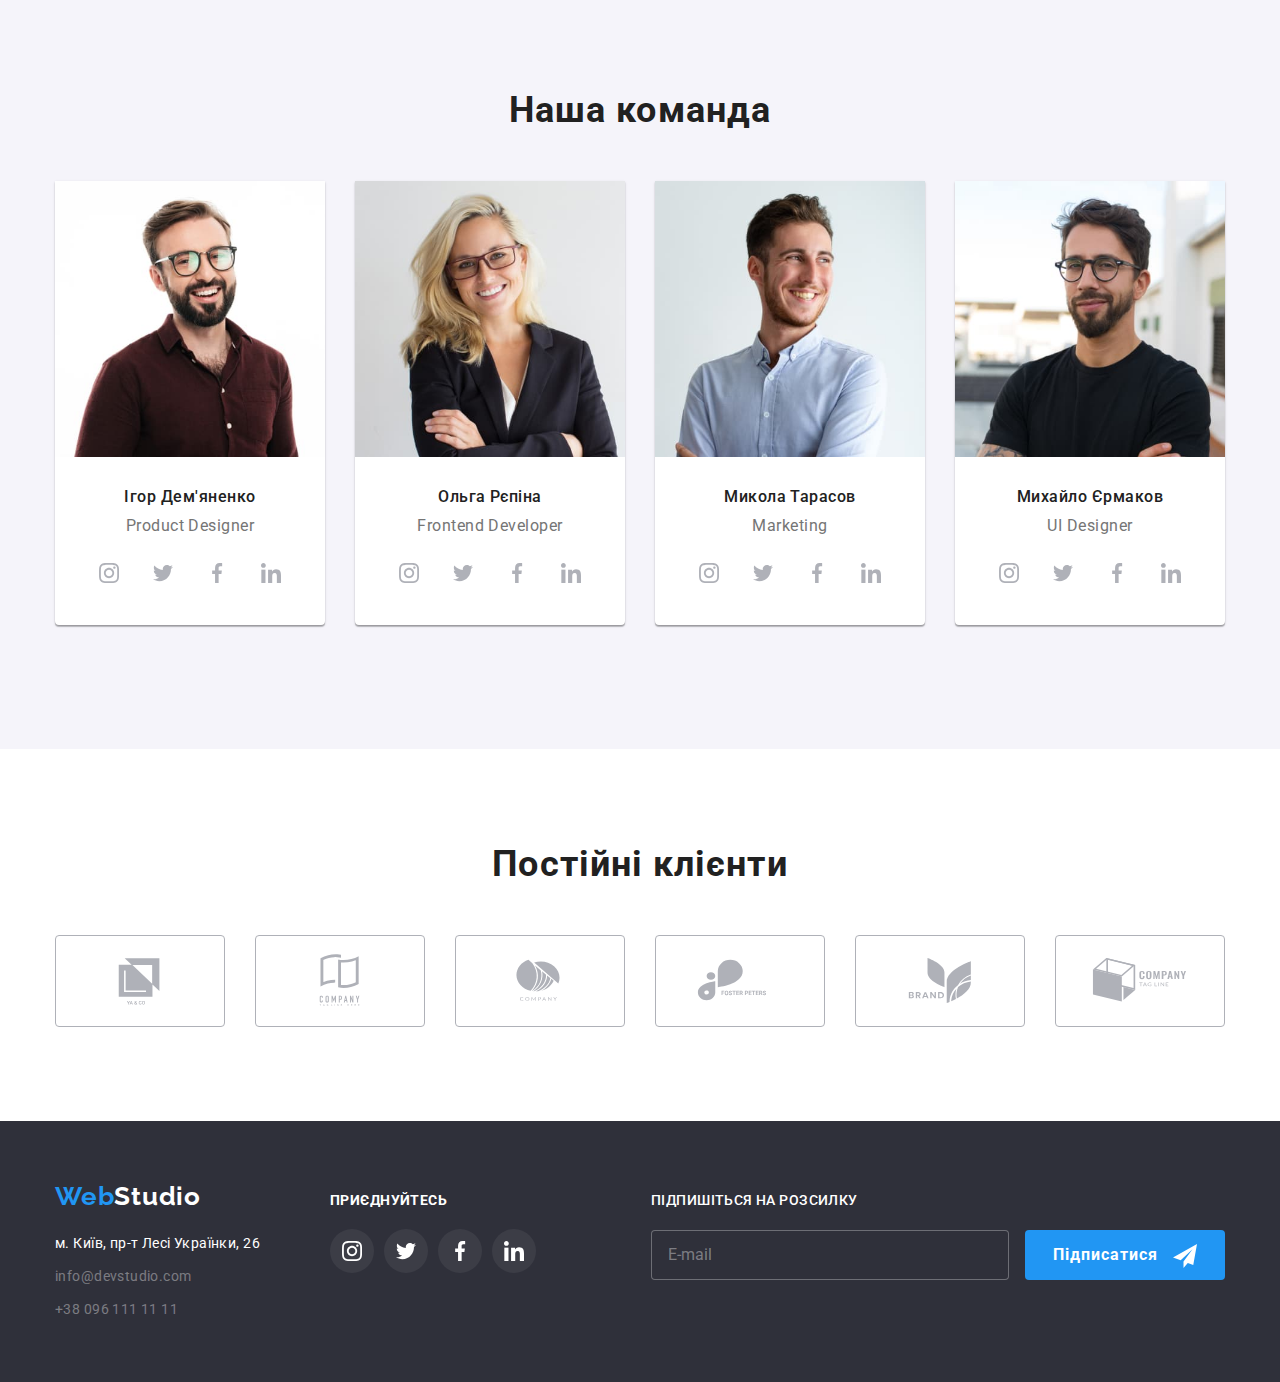
==== commit f3a8c55e: "hw-08 correct img (happened)" ====
--- a/index.html
+++ b/index.html
@@ -295,14 +295,17 @@
                 <source
                   srcset="./imges/desc-ID.jpg 1x, ./images/desc-ID@2x.jpg 2x"
                   media="(min-width: 1200px)"
+                  type="image"
                 />
                 <source
                   srcset="./imges/tab-ID.jpg 1x, ./images/tab-ID@2x.jpg 2x"
                   media="(min-width: 768px)"
+                  type="image"
                 />
                 <source
                   srcset="./imges/mob-ID.jpg 1x, ./images/mob-ID@2x.jpg 2x"
                   media="(max-width: 767px)"
+                  type="image"
                 />
                 <img
                   src="./images/mob-ID.jpg"
@@ -352,14 +355,17 @@
                 <source
                   srcset="./imges/desc-OR.jpg 1x, ./images/desc-OR@2x.jpg 2x"
                   media="(min-width: 1200px)"
+                  type="image"
                 />
                 <source
                   srcset="./imges/tab-OR.jpg 1x, ./images/tab-OR@2x.jpg 2x"
                   media="(min-width: 768px)"
+                  type="image"
                 />
                 <source
                   srcset="./imges/mob-OR.jpg 1x, ./images/mob-OR@2x.jpg 2x"
                   media="(max-width: 767px)"
+                  type="image"
                 />
                 <img
                   src="./images/mob-OR.jpg"
@@ -409,14 +415,17 @@
                 <source
                   srcset="./imges/desc-MT.jpg 1x, ./images/desc-MT@2x.jpg 2x"
                   media="(min-width: 1200px)"
+                  type="image"
                 />
                 <source
                   srcset="./imges/tab-MT.jpg 1x, ./images/tab-MT@2x.jpg 2x"
                   media="(min-width: 768px)"
+                  type="image"
                 />
                 <source
                   srcset="./imges/mob-MT.jpg 1x, ./images/mob-MT@2x.jpg 2x"
                   media="(max-width: 767px)"
+                  type="image"
                 />
                 <img
                   src="./images/mob-MT.jpg"
@@ -466,14 +475,17 @@
                 <source
                   srcset="./imges/desc-ME.jpg 1x, ./images/desc-ME@2x.jpg 2x"
                   media="(min-width: 1200px)"
+                  type="image"
                 />
                 <source
                   srcset="./imges/tab-ME.jpg 1x, ./images/tab-ME@2x.jpg 2x"
                   media="(min-width: 768px)"
+                  type="image"
                 />
                 <source
                   srcset="./imges/mob-ME.jpg 1x, ./images/mob-ME@2x.jpg 2x"
                   media="(max-width: 767px)"
+                  type="image"
                 />
                 <img
                   src="./images/mob-ME.jpg"
--- a/css/main.min.css
+++ b/css/main.min.css
@@ -1 +1 @@
-:root{--main-opacity-two: #FFFFFF10;--overlay-cards: rgba(33, 150, 243, 0.9);--element-hero: #2F303A;--strip-applications: #2F303A80;--text-page: #000000;--text-contacts: #757575;--bcg-button: #F5F4FA;--bcg-btn-hero: #188CE8;--border-header: #ECECEC;--border-portfolio: #EEEEEE;--modal-backround: #00000050;--modal-close: #00000010;--icon-social: #AFB1B8;--text-placeholder: rgba(117, 117, 117, 0.5);--border-modal: rgba(33, 33, 33, 0.2);--card-distance: 30px;--time-bezier: 250ms cubic-bezier(0.4, 0, 0.2, 1);--card-shadow: 0px 1px 3px rgba(0, 0, 0, 0.12), 0px 1px 1px rgba(0, 0, 0, 0.14), 0px 2px 1px rgba(0, 0, 0, 0.2);--portfolio-shadow: 0px 1px 1px rgba(0, 0, 0, 0.12), 0px 4px 4px rgba(0, 0, 0, 0.06), 1px 4px 6px rgba(0, 0, 0, 0.16);--shadow-button: 0px 3px 1px rgba(0, 0, 0, 0.1), 0px 1px 2px rgba(0, 0, 0, 0.08), 0px 2px 2px rgba(0, 0, 0, 0.12);--shadow-modal-window: 0px 1px 3px rgba(0, 0, 0, 0.12), 0px 1px 1px rgba(0, 0, 0, 0.14), 0px 2px 1px rgba(0, 0, 0, 0.2)}.services-portfolio,.features,.works,.team,.regular-customers{padding-top:60px;padding-bottom:60px}@media screen and (min-width: 1200px){.services-portfolio,.features,.works,.team,.regular-customers{padding-top:94px;padding-bottom:94px}}h1,h2,h3,h4,p,ul,span{margin-top:0;margin-bottom:0}ul{padding-left:0;list-style:none}img{display:block}body{font-family:"Roboto",sans-serif;background-color:#fff;color:#212121}.pointer{cursor:pointer}.connection__contact,.header__item,.mobile__item,.logo-studio,.cards-portfolio,.mobile-menu__contact--telephon,.mobile-menu__contact--mail,.mobile-menu__social-list,.mobile-menu__social-link{text-decoration:none}.container{padding-left:15px;padding-right:15px}@media screen and (min-width: 480px){.container{width:480px;margin-left:auto;margin-right:auto}}@media screen and (min-width: 768px){.container{width:768px}}@media screen and (min-width: 1200px){.container{width:1200px}}.visually-hidden{position:absolute;white-space:nowrap;width:1px;height:1px;overflow:hidden;border:0;padding:0;clip:rect(0 0 0 0);clip-path:inset(50%);margin:-1px}.connection__contact:hover,.connection__contact:focus{color:#2196f3;fill:#2196f3}.connection__icon{margin-right:10px;fill:var(--text-contacts)}.connection__icon:hover,.connection__icon:focus{fill:#2196f3}.connection__contact{font-size:14px;line-height:1.14;font-weight:500;letter-spacing:.02em;color:var(--text-contacts);transition:color var(--time-bezier)}@media screen and (min-width: 1200px){.connection{display:flex;align-items:center;column-gap:52px}}@media screen and (max-width: 767px){.mobile-menu{position:fixed;top:0;left:0;z-index:111;width:100%;height:100%;background-color:#fff;opacity:0;visibility:hidden;pointer-events:none;transition:opacity var(--time-bezier),visibility var(--time-bezier)}.mobile-menu.is-open{opacity:1;visibility:visible;pointer-events:auto}.mobile-menu__container{position:relative;display:flex;flex-direction:column;padding-left:40px}.mobile-menu__close-btn{line-height:0;position:absolute;top:10px;right:15px;background-color:rgba(0,0,0,0);border:0;padding:0;cursor:pointer;transition:var(--time-bezier)}.mobile-menu__close-btn:hover,.mobile-menu__close-btn:focus{fill:#2196f3}.mobile-menu__close-icon{width:40px;height:40px}.mobile__item.mobile__item--current{color:#2196f3}.mobile-menu__nav-menu{display:inline-block;margin-top:48px;margin-bottom:302px}.mobile__item{display:block;font-size:40px;font-weight:500;line-height:1.175;color:#212121;letter-spacing:.02em}.mobile__item:not(:last-child){margin-bottom:32px}.mobile__item:hover,.mobile__item:focus{color:#2196f3}.mobile-menu__contact{margin-bottom:64px;display:block}.mobile-menu__contact--telephon{display:block;margin-bottom:32px;font-weight:500;font-size:34px;line-height:1.18;letter-spacing:.02em;color:#2196f3}.mobile-menu__contact--mail{font-weight:500;font-size:24px;line-height:1.17;letter-spacing:.02em;color:var(--text-contacts)}.mobile-menu__social{display:flex;column-gap:10px}.mobile-menu__social-link{display:block;font-weight:500;font-size:18px;line-height:1.22;letter-spacing:.02em;color:#2196f3}.mobile-menu__social-list:not(:last-child){padding-right:10px;border-right:1px solid var(--border-modal)}}@media screen and (max-width: 480px){.mobile-menu{width:98%}}@media screen and (min-width: 768px){.mobile-menu{display:none}}.hero__button{margin-top:30px;padding:10px 24px;font-family:"Roboto",sans-serif;color:#fff;background-color:#2196f3;font-size:16px;line-height:1.88;font-weight:700;letter-spacing:.06em;text-align:center;cursor:pointer;border-radius:4px;border:#2196f3;transition:color var(--time-bezier),background-color var(--time-bezier)}.hero__button:hover,.hero__button:focus{color:#fff;background-color:var(--bcg-btn-hero)}@media screen and (min-width: 1200px){.hero__button{padding:10px 32px}}.backdrop{position:fixed;z-index:999;top:0;left:0;width:100%;height:100%;background-color:var(--modal-backround);transition:opacity var(--time-bezier),visibility var(--time-bezier)}.backdrop.is-hidden{visibility:hidden;opacity:0;pointer-events:none}.modal{width:450px;position:absolute;border-radius:4px;top:50%;left:50%;transform:translate(-50%, -50%);padding:40px;background-color:#fff;box-shadow:var(--shadow-modal-window)}.modal-close-icon{fill:var(--text-page)}.modal-close-icon:hover{fill:#2196f3}.modal-close-btn{display:flex;align-items:center;justify-content:center;position:absolute;top:8px;right:8px;width:30px;height:30px;background-color:#fff;border:1px solid var(--modal-close);border-radius:50%;padding:0;cursor:pointer}@media screen and (max-width: 479px){.modal{width:96%}}@media screen and (min-width: 1200px){.modal{width:528px}}.modal-feedback{font-weight:700;font-size:20px;line-height:1.15;text-align:center;color:#212121;margin-bottom:12px}.modal-form{display:flex;flex-direction:column}.modal-form-input{width:100%;height:40px;font-size:12px;border-radius:4px;border:1px solid var(--border-modal);padding-left:42px;transition:border-color var(--time-bezier)}.modal-form-input:focus{border-color:#2196f3;outline:none}.modal-form-input:focus+.icon-modal{fill:#2196f3}.modal-form-text-above{display:block;font-weight:400;font-size:12px;line-height:1.17;color:var(--text-contacts);margin-bottom:4px}.modal-form-message{width:100%;height:120px;font-size:12px;resize:none;border-radius:4px;border:1px solid var(--border-modal);padding:12px 16px;transition:border-color var(--time-bezier)}.modal-form-message:focus{outline:none;border-color:#2196f3}.modal-form-message::placeholder{font-size:12px;line-height:1.17;color:var(--text-placeholder)}.modal-form-field{margin-bottom:10px}.modal-form-icon{position:relative;display:block}.icon-modal{position:absolute;top:50%;left:12px;transform:translateY(-50%);fill:#212121;transition:fill var(--time-bezier)}.modal-form-icon-check{width:16px;height:15px;border:2px solid #212121;border-radius:2px;background-color:#fff;cursor:pointer;margin-right:7px}.modal-form-check{position:absolute;appearance:none;text-decoration-color:#188ce8}.modal-form-check:focus+.modal-form-icon-check{box-shadow:0 0 0 1px #2196f3}.modal-form-check:checked+.modal-form-icon-check{background-color:#2196f3;border:none}.modal-form-check:checked+.modal-form-icon-check .modal-form-icon-policy{display:block}.modal-form-agreement{display:flex;justify-content:center;align-items:center;margin-top:10px;margin-bottom:30px}.modal-form-icon-policy{display:none;fill:#fff}.modal-text-policy{font-size:14px;line-height:1.7;text-decoration:underline;color:#2196f3}.modal-text-policy:hover{text-decoration:none}.modal-text-policy-first{font-size:14px;letter-spacing:.03em;line-height:1.7;color:var(--text-contacts)}.modal-form-submit{cursor:pointer;margin:auto;width:200px;height:50px;font-size:16px;line-height:1.88;font-weight:700;background-color:#2196f3;color:#fff;border:#2196f3;letter-spacing:.06em;border-radius:4px;text-align:center;box-shadow:0px 4px 4px rgba(0,0,0,.25);transition:color var(--time-bezier),background-color var(--time-bezier)}.modal-form-submit:hover,.modal-form-submit:focus{color:#fff;background-color:var(--bcg-btn-hero)}.picture-portfolio{text-align:left;padding-bottom:0px}.cards-portfolio-overlay{position:relative;overflow:hidden}.overlay{display:flex;position:absolute;align-items:center;top:0;left:0;height:100%;width:100%;background-color:rgba(33,150,243,.9);color:#fff;font-size:18px;font-weight:400;line-height:1.56;letter-spacing:.03em;padding:0 24px;overflow:auto;transform:translateY(100%);transition:transform var(--time-bezier)}.cards-portfolio:hover .overlay,.cards-portfolio:focus .overlay{transform:translateY(0)}.menu-description{border-left:1px solid var(--border-portfolio);border-bottom:1px solid var(--border-portfolio);border-right:1px solid var(--border-portfolio);padding:20px 24px;flex-grow:1}.logo-studio{font-family:"Raleway",sans-serif;font-size:24px;font-weight:700;line-height:1.17;letter-spacing:.03em}.logo-studio__first-title{color:#2196f3}.logo-studio__second-title{color:var(--text-page)}.logo-studio__third-title{color:#fff}@media screen and (min-width: 1200px){.logo-studio{font-size:26px;line-height:1.19}}.list-button{font-family:"Roboto",sans-serif;font-weight:500;font-size:16px;line-height:1.63;letter-spacing:.03em;color:#212121;background-color:var(--bcg-button);border:var(--bcg-button);border-radius:4px;padding:6px 22px;cursor:pointer;transition:color var(--time-bezier),background-color var(--time-bezier),box-shadow var(--time-bezier)}.list-button:hover,.list-button:focus{color:#fff;background-color:#2196f3;box-shadow:var(--shadow-button)}.list-button.list-button--active{background-color:#2196f3;color:#fff;box-shadow:var(--shadow-button)}@media screen and (max-width: 767px){.header__nav-menu{display:none}.connection__header{display:none}.open-mobile-menu-btn{line-height:0;border:none;background-color:rgba(0,0,0,0);padding:0;cursor:pointer;transition:var(--time-bezier)}.open-mobile-menu-btn:hover,.open-mobile-menu-btn:focus{fill:#2196f3}.open-mobile-menu-btn__icon{width:40px;height:40px}.page-header{padding-top:10px;padding-bottom:10px}}.header__container{display:flex;align-items:center;justify-content:space-between}@media screen and (min-width: 768px){.open-mobile-menu-btn{display:none}.header__nav-menu,.header__navigation{display:flex;align-items:center}.header__item{position:relative;font-size:14px;line-height:1.14;font-weight:500;letter-spacing:.02em;color:#212121;transition:color var(--time-bezier)}.header__item:hover,.header__item:focus{color:#2196f3;fill:#2196f3}.header__item.header__item--current{color:#2196f3}.header__nav-menu{column-gap:50px}.header__navigation{column-gap:87px}.header__item--current::after{content:"";position:absolute;bottom:-31px;left:0;width:100%;height:4px;background-color:#2196f3;border-radius:2px}.connection__icon{margin-right:8px;fill:var(--text-contacts)}.connection__contact{font-size:12px;line-height:1.17;font-weight:500;letter-spacing:.02em;color:var(--text-contacts);transition:color var(--time-bezier)}.page-header{padding-top:21px;padding-bottom:21px}}@media screen and (min-width: 1200px){.header__navigation{column-gap:95px}.page-header{padding-top:23px;padding-bottom:24px;border-bottom:1px solid var(--border-header)}}.hero{padding:118px 0;text-align:center;background-position:center;background-repeat:no-repeat;background-image:linear-gradient(rgba(47, 48, 58, 0.4), rgba(47, 48, 58, 0.4)),url(../images/Header-Mobx1.jpg)}@media screen and (min-device-pixel-ratio: 2)and (min-width: 480px),screen and (min-resolution: 192dpi)and (min-width: 480px),screen and (min-resolution: 2dppx)and (min-width: 480px){.hero{background-image:linear-gradient(rgba(47, 48, 58, 0.4), rgba(47, 48, 58, 0.4)),url(../images/Header-Mob@x2.jpg)}}.hero__title{color:#fff;font-size:26px;line-height:1.62;font-weight:900;text-transform:uppercase;text-align:center;letter-spacing:.06em}@media screen and (min-width: 768px){.hero{background-image:linear-gradient(rgba(47, 48, 58, 0.4), rgba(47, 48, 58, 0.4)),url(../images/Header-Tabx1.jpg)}}@media screen and (min-device-pixel-ratio: 2)and (min-width: 768px),screen and (min-resolution: 192dpi)and (min-width: 768px),screen and (min-resolution: 2dppx)and (min-width: 768px){.hero{background-image:linear-gradient(rgba(47, 48, 58, 0.4), rgba(47, 48, 58, 0.4)),url(../images/Header-Tab@x2.jpg)}}@media screen and (min-width: 1200px){.hero{padding:200px 0;max-width:1600px;margin:0 auto;background-size:cover;background-image:linear-gradient(rgba(47, 48, 58, 0.4), rgba(47, 48, 58, 0.4)),url(../images/Header-Descx1.jpg)}.hero__title{font-size:44px;line-height:1.36}}@media screen and (min-device-pixel-ratio: 2)and (min-width: 1200px),screen and (min-resolution: 192dpi)and (min-width: 1200px),screen and (min-resolution: 2dppx)and (min-width: 1200px){.hero{background-image:linear-gradient(rgba(47, 48, 58, 0.4), rgba(47, 48, 58, 0.4)),url(../images/Header-Desc@x2.jpg)}}.footer{background-color:var(--element-hero);padding:60px 0 60px 0}.footer-general{display:flex}.footer-nav,.footer-social{display:inline-block}@media screen and (max-width: 1199px){.footer-form{display:inline-block;text-align:center}.footer-nav,.footer-social{text-align:center;margin-bottom:60px}.footer-general{flex-direction:column;justify-content:center}.footer-mail-subscribe{display:block}}.connection__contact-direct{font-size:14px;line-height:1.71;letter-spacing:.03em;font-weight:400;color:rgba(255,255,255,.3764705882)}.footer-connection__contact:not(:last-child){margin-bottom:8px}.footer-contacts{margin-top:20px}.adress{font-size:14px;line-height:1.71;letter-spacing:.03em;font-weight:400;color:#fff}.footer-social-join{font-size:14px;font-weight:700;line-height:1.14;text-transform:uppercase;color:#fff;letter-spacing:.03em;margin-bottom:20px}.social-list-footer{display:flex;justify-content:center;column-gap:10px}.social-link-footer{display:flex;align-items:center;justify-content:center;width:44px;height:44px;border-radius:50%;background-color:var(--main-opacity-two);transition:background-color var(--time-bezier)}.social-link-footer:hover,.social-link-footer:focus{background-color:#2196f3}.footer-form-subscribe{font-weight:700;font-size:14px;line-height:1.43;letter-spacing:.03em;text-transform:uppercase;color:#fff;margin-bottom:20px}.user-mail-input{width:100%;height:50px;margin-bottom:20px;color:#fff;font-size:16px;line-height:1.25;padding-left:16px;border-radius:4px;border:1px solid rgba(255,255,255,.3);background-color:var(--element-hero)}.user-mail-input::placeholder{font-weight:400;font-size:16px;line-height:1.25;color:rgba(255,255,255,.3764705882);margin-left:16px}.footer-form-sending{margin:auto;width:200px;height:50px;font-size:16px;line-height:1.88;font-weight:700;background-color:#2196f3;color:#fff;border:#2196f3;letter-spacing:.06em;border-radius:4px;cursor:pointer;text-align:center;transition:color var(--time-bezier),background-color var(--time-bezier)}.footer-form-sending:hover,.footer-form-sending:focus{color:#fff;background-color:var(--bcg-btn-hero)}.icon-send-plane{display:inline-block;vertical-align:middle;fill:#fff;margin-left:12px}@media screen and (min-width: 768px){.user-mail-input{width:450px}.footer-form{margin-top:187px}.footer{position:relative}.footer-social{position:absolute;top:65px;right:89px;margin-bottom:0}.footer-nav{position:absolute;top:60px;left:76px;margin-bottom:0}}@media screen and (min-width: 1200px){.footer-general{align-items:baseline}.footer-social,.footer-nav{position:static}.footer-social{margin-left:70px}.footer-form{margin-top:0;margin-left:auto}.footer-form-subscribe{font-weight:500}.footer-mail-subscribe{margin-right:12px}.user-mail-input{width:358px}.icon-send-plane{margin-left:10px}.footer-connection__contact:not(:last-child){margin-bottom:9px}.footer-social-join{display:inline-block}.social-list-footer{padding-bottom:0}}.regular-customers__title{text-align:center;margin-bottom:30px}.regular-customers__icon-logo{width:106px;height:60px;fill:var(--icon-social);transition:fill var(--time-bezier)}.regular-customers__link:hover .regular-customers__icon-logo,.regular-customers__link:focus .regular-customers__icon-logo{fill:#2196f3}.regular-customers__logo{display:flex;flex-wrap:wrap;justify-content:center;gap:30px}.regular-customers__icon-clients{width:calc((100% - 30px)/2)}.regular-customers__link{display:flex;align-items:center;justify-content:center;height:92px;border-radius:4px;border:1px solid var(--icon-social);background-color:#fff;transition:border var(--time-bezier)}.regular-customers__link:hover,.regular-customers__link:focus{border:1px solid #2196f3}@media screen and (min-width: 768px){.regular-customers__icon-clients{width:calc((100% - 60px)/3)}}@media screen and (min-width: 1200px){.regular-customers__icon-clients{width:calc((100% - 150px)/6)}}.socila-list{display:flex;justify-content:center;column-gap:10px}.social-list__icon{width:20px;height:20px;fill:var(--icon-social);transition:fill var(--time-bezier)}.footer-social__icon{fill:#fff;width:20px;height:20px;transition:fill var(--time-bezier)}.social-list__link{display:flex;align-items:center;justify-content:center;width:44px;height:44px;border-radius:50%;background-color:#fff;transition:background-color var(--time-bezier)}.social-list__link:hover,.social-list__link:focus{background-color:#2196f3}.social-list__link:hover .social-list__icon,.social-list__link:focus .social-list__icon{fill:#fff}.team{background-color:var(--bcg-button)}.team__employee{margin-bottom:10px;font-size:16px;font-weight:500;line-height:1.19;letter-spacing:.03em}.team__direction{font-size:16px;font-weight:400;line-height:1.19;letter-spacing:.03em;color:var(--text-contacts);margin-bottom:16px}.team__foto-member{max-width:100%;margin:0 auto}.team__title{text-align:center;margin-bottom:30px}.team__foto{text-align:center;background-color:#fff;border-radius:0 0 4px 4px;box-shadow:var(--card-shadow)}.team__foto:not(:last-child){margin-bottom:30px}.team__members{padding-top:30px;padding-bottom:30px}@media screen and (min-width: 768px){.team__foto{display:inline-block;width:calc((100% - 30px)/2)}}@media screen and (min-width: 1200px){.team__menu{display:flex;gap:30px}.team__foto{width:calc((100% - 90px)/4);margin-bottom:30px}}@media screen and (max-width: 1199px){.work{display:none}}@media screen and (min-width: 1200px){.work__menu-foto{display:flex;justify-content:space-between}.work__foto-work{position:relative;width:calc((100% - 60px)/3)}.work__title,.team__title,.regular-customers__title{font-size:36px;line-height:1.17;font-weight:700;letter-spacing:.03em;text-align:center;margin-bottom:50px}.work{padding-bottom:94px}.work__text-applcations{font-size:14px;line-height:1.43;text-transform:uppercase;font-weight:700;color:#fff}.work__applications{position:absolute;display:flex;align-items:center;justify-content:center;bottom:0;left:0;width:100%;height:70px;background-color:var(--strip-applications)}}.menu-nav-porfolio{display:flex;flex-wrap:wrap;row-gap:15px;margin-bottom:40px}.button-menu{margin-right:9px}.first{padding:6px 25px}.menu-portfolio{width:304px;font-weight:700;font-size:18px;line-height:2;letter-spacing:.06em;color:#212121}.service-name{font-weight:400;font-size:16px;line-height:1.88;letter-spacing:.03em;color:var(--text-contacts);margin-top:4px}.cards-portfolio{display:flex;flex-direction:column;height:100%;transition:box-shadow var(--time-bezier)}.cards-portfolio:hover,.cards-portfolio:focus{box-shadow:var(--portfolio-shadow)}.menu-service{display:flex;flex-wrap:wrap}@media screen and (max-width: 1199px){.menu-service{gap:30px}}img{display:block;width:450px}@media screen and (min-width: 768px){.menu-nav-porfolio{justify-content:center;margin-bottom:30px}img{width:354px}.picture-portfolio{display:inline-block;width:calc((100% - 30px)/2)}}@media screen and (min-width: 1200px){.menu-portfolio{width:100%}.menu-nav-porfolio{margin-bottom:50px}.menu-service{margin-top:calc(-1*var(--card-distance));margin-left:calc(-1*var(--card-distance))}.menu-service>.picture-portfolio{flex-basis:calc(33.3333333333% - var(--card-distance));margin-left:var(--card-distance);margin-top:var(--card-distance)}img{width:370px}}.features__features-card{margin-bottom:30px}.features__description{text-align:center;font-size:14px;font-weight:700;line-height:1.14;letter-spacing:.03em;text-transform:uppercase;margin-bottom:10px}.features__advantage{display:flex;align-items:center;justify-content:center;height:120px;border-radius:4px;background-color:var(--bcg-button);margin-bottom:30px}.features__transcript{font-size:14px;line-height:1.71;letter-spacing:.03em;color:var(--text-contacts)}@media screen and (min-width: 768px){.features__features-card{width:354px;display:inline-block}.features__description{text-align:left}}@media screen and (min-width: 1200px){.features__features-menu{display:flex;justify-content:space-between}.features__features-card{width:calc((100% - 90px)/4)}.features__features-card{margin-bottom:0}}/*# sourceMappingURL=main.min.css.map */+:root{--main-opacity-two: #FFFFFF10;--overlay-cards: rgba(33, 150, 243, 0.9);--element-hero: #2F303A;--strip-applications: #2F303A80;--text-page: #000000;--text-contacts: #757575;--bcg-button: #F5F4FA;--bcg-btn-hero: #188CE8;--border-header: #ECECEC;--border-portfolio: #EEEEEE;--modal-backround: #00000050;--modal-close: #00000010;--icon-social: #AFB1B8;--text-placeholder: rgba(117, 117, 117, 0.5);--border-modal: rgba(33, 33, 33, 0.2);--card-distance: 30px;--time-bezier: 250ms cubic-bezier(0.4, 0, 0.2, 1);--card-shadow: 0px 1px 3px rgba(0, 0, 0, 0.12), 0px 1px 1px rgba(0, 0, 0, 0.14), 0px 2px 1px rgba(0, 0, 0, 0.2);--portfolio-shadow: 0px 1px 1px rgba(0, 0, 0, 0.12), 0px 4px 4px rgba(0, 0, 0, 0.06), 1px 4px 6px rgba(0, 0, 0, 0.16);--shadow-button: 0px 3px 1px rgba(0, 0, 0, 0.1), 0px 1px 2px rgba(0, 0, 0, 0.08), 0px 2px 2px rgba(0, 0, 0, 0.12);--shadow-modal-window: 0px 1px 3px rgba(0, 0, 0, 0.12), 0px 1px 1px rgba(0, 0, 0, 0.14), 0px 2px 1px rgba(0, 0, 0, 0.2)}.services-portfolio,.features,.works,.team,.regular-customers{padding-top:60px;padding-bottom:60px}@media screen and (min-width: 1200px){.services-portfolio,.features,.works,.team,.regular-customers{padding-top:94px;padding-bottom:94px}}h1,h2,h3,h4,p,ul,span{margin-top:0;margin-bottom:0}ul{padding-left:0;list-style:none}img{display:block;max-width:100%;height:auto}body{font-family:"Roboto",sans-serif;background-color:#fff;color:#212121}.pointer{cursor:pointer}.connection__contact,.header__item,.mobile__item,.logo-studio,.cards-portfolio,.mobile-menu__contact--telephon,.mobile-menu__contact--mail,.mobile-menu__social-list,.mobile-menu__social-link{text-decoration:none}.container{padding-left:15px;padding-right:15px}@media screen and (min-width: 480px){.container{width:480px;margin-left:auto;margin-right:auto}}@media screen and (min-width: 768px){.container{width:768px}}@media screen and (min-width: 1200px){.container{width:1200px}}.visually-hidden{position:absolute;white-space:nowrap;width:1px;height:1px;overflow:hidden;border:0;padding:0;clip:rect(0 0 0 0);clip-path:inset(50%);margin:-1px}.connection__contact:hover,.connection__contact:focus{color:#2196f3;fill:#2196f3}.connection__icon{margin-right:10px;fill:var(--text-contacts)}.connection__icon:hover,.connection__icon:focus{fill:#2196f3}.connection__contact{font-size:14px;line-height:1.14;font-weight:500;letter-spacing:.02em;color:var(--text-contacts);transition:color var(--time-bezier)}@media screen and (min-width: 1200px){.connection{display:flex;align-items:center;column-gap:52px}}@media screen and (max-width: 767px){.mobile-menu{position:fixed;top:0;left:0;z-index:111;width:100%;height:100%;background-color:#fff;opacity:0;visibility:hidden;pointer-events:none;transition:opacity var(--time-bezier),visibility var(--time-bezier)}.mobile-menu.is-open{opacity:1;visibility:visible;pointer-events:auto}.mobile-menu__container{position:relative;display:flex;flex-direction:column;padding-left:40px}.mobile-menu__close-btn{line-height:0;position:absolute;top:10px;right:15px;background-color:rgba(0,0,0,0);border:0;padding:0;cursor:pointer;transition:var(--time-bezier)}.mobile-menu__close-btn:hover,.mobile-menu__close-btn:focus{fill:#2196f3}.mobile-menu__close-icon{width:40px;height:40px}.mobile__item.mobile__item--current{color:#2196f3}.mobile-menu__nav-menu{display:inline-block;margin-top:48px;margin-bottom:302px}.mobile__item{display:block;font-size:40px;font-weight:500;line-height:1.175;color:#212121;letter-spacing:.02em}.mobile__item:not(:last-child){margin-bottom:32px}.mobile__item:hover,.mobile__item:focus{color:#2196f3}.mobile-menu__contact{margin-bottom:64px;display:block}.mobile-menu__contact--telephon{display:block;margin-bottom:32px;font-weight:500;font-size:34px;line-height:1.18;letter-spacing:.02em;color:#2196f3}.mobile-menu__contact--mail{font-weight:500;font-size:24px;line-height:1.17;letter-spacing:.02em;color:var(--text-contacts)}.mobile-menu__social{display:flex;column-gap:10px}.mobile-menu__social-link{display:block;font-weight:500;font-size:18px;line-height:1.22;letter-spacing:.02em;color:#2196f3}.mobile-menu__social-list:not(:last-child){padding-right:10px;border-right:1px solid var(--border-modal)}}@media screen and (max-width: 480px){.mobile-menu{width:98%}}@media screen and (min-width: 768px){.mobile-menu{display:none}}.hero__button{margin-top:30px;padding:10px 24px;font-family:"Roboto",sans-serif;color:#fff;background-color:#2196f3;font-size:16px;line-height:1.88;font-weight:700;letter-spacing:.06em;text-align:center;cursor:pointer;border-radius:4px;border:#2196f3;transition:color var(--time-bezier),background-color var(--time-bezier)}.hero__button:hover,.hero__button:focus{color:#fff;background-color:var(--bcg-btn-hero)}@media screen and (min-width: 1200px){.hero__button{padding:10px 32px}}.backdrop{position:fixed;z-index:999;top:0;left:0;width:100%;height:100%;background-color:var(--modal-backround);transition:opacity var(--time-bezier),visibility var(--time-bezier)}.backdrop.is-hidden{visibility:hidden;opacity:0;pointer-events:none}.modal{width:450px;position:absolute;border-radius:4px;top:50%;left:50%;transform:translate(-50%, -50%);padding:40px;background-color:#fff;box-shadow:var(--shadow-modal-window)}.modal-close-icon{fill:var(--text-page)}.modal-close-icon:hover{fill:#2196f3}.modal-close-btn{display:flex;align-items:center;justify-content:center;position:absolute;top:8px;right:8px;width:30px;height:30px;background-color:#fff;border:1px solid var(--modal-close);border-radius:50%;padding:0;cursor:pointer}@media screen and (max-width: 479px){.modal{width:96%}}@media screen and (min-width: 1200px){.modal{width:528px}}.modal-feedback{font-weight:700;font-size:20px;line-height:1.15;text-align:center;color:#212121;margin-bottom:12px}.modal-form{display:flex;flex-direction:column}.modal-form-input{width:100%;height:40px;font-size:12px;border-radius:4px;border:1px solid var(--border-modal);padding-left:42px;transition:border-color var(--time-bezier)}.modal-form-input:focus{border-color:#2196f3;outline:none}.modal-form-input:focus+.icon-modal{fill:#2196f3}.modal-form-text-above{display:block;font-weight:400;font-size:12px;line-height:1.17;color:var(--text-contacts);margin-bottom:4px}.modal-form-message{width:100%;height:120px;font-size:12px;resize:none;border-radius:4px;border:1px solid var(--border-modal);padding:12px 16px;transition:border-color var(--time-bezier)}.modal-form-message:focus{outline:none;border-color:#2196f3}.modal-form-message::placeholder{font-size:12px;line-height:1.17;color:var(--text-placeholder)}.modal-form-field{margin-bottom:10px}.modal-form-icon{position:relative;display:block}.icon-modal{position:absolute;top:50%;left:12px;transform:translateY(-50%);fill:#212121;transition:fill var(--time-bezier)}.modal-form-icon-check{width:16px;height:15px;border:2px solid #212121;border-radius:2px;background-color:#fff;cursor:pointer;margin-right:7px}.modal-form-check{position:absolute;appearance:none;text-decoration-color:#188ce8}.modal-form-check:focus+.modal-form-icon-check{box-shadow:0 0 0 1px #2196f3}.modal-form-check:checked+.modal-form-icon-check{background-color:#2196f3;border:none}.modal-form-check:checked+.modal-form-icon-check .modal-form-icon-policy{display:block}.modal-form-agreement{display:flex;justify-content:center;align-items:center;margin-top:10px;margin-bottom:30px}.modal-form-icon-policy{display:none;fill:#fff}.modal-text-policy{font-size:14px;line-height:1.7;text-decoration:underline;color:#2196f3}.modal-text-policy:hover{text-decoration:none}.modal-text-policy-first{font-size:14px;letter-spacing:.03em;line-height:1.7;color:var(--text-contacts)}.modal-form-submit{cursor:pointer;margin:auto;width:200px;height:50px;font-size:16px;line-height:1.88;font-weight:700;background-color:#2196f3;color:#fff;border:#2196f3;letter-spacing:.06em;border-radius:4px;text-align:center;box-shadow:0px 4px 4px rgba(0,0,0,.25);transition:color var(--time-bezier),background-color var(--time-bezier)}.modal-form-submit:hover,.modal-form-submit:focus{color:#fff;background-color:var(--bcg-btn-hero)}.picture-portfolio{text-align:left;padding-bottom:0px}.cards-portfolio-overlay{position:relative;overflow:hidden}.overlay{display:flex;position:absolute;align-items:center;top:0;left:0;height:100%;width:100%;background-color:rgba(33,150,243,.9);color:#fff;font-size:18px;font-weight:400;line-height:1.56;letter-spacing:.03em;padding:0 24px;overflow:auto;transform:translateY(100%);transition:transform var(--time-bezier)}.cards-portfolio:hover .overlay,.cards-portfolio:focus .overlay{transform:translateY(0)}.menu-description{border-left:1px solid var(--border-portfolio);border-bottom:1px solid var(--border-portfolio);border-right:1px solid var(--border-portfolio);padding:20px 24px;flex-grow:1}.logo-studio{font-family:"Raleway",sans-serif;font-size:24px;font-weight:700;line-height:1.17;letter-spacing:.03em}.logo-studio__first-title{color:#2196f3}.logo-studio__second-title{color:var(--text-page)}.logo-studio__third-title{color:#fff}@media screen and (min-width: 1200px){.logo-studio{font-size:26px;line-height:1.19}}.list-button{font-family:"Roboto",sans-serif;font-weight:500;font-size:16px;line-height:1.63;letter-spacing:.03em;color:#212121;background-color:var(--bcg-button);border:var(--bcg-button);border-radius:4px;padding:6px 22px;cursor:pointer;transition:color var(--time-bezier),background-color var(--time-bezier),box-shadow var(--time-bezier)}.list-button:hover,.list-button:focus{color:#fff;background-color:#2196f3;box-shadow:var(--shadow-button)}.list-button.list-button--active{background-color:#2196f3;color:#fff;box-shadow:var(--shadow-button)}@media screen and (max-width: 767px){.header__nav-menu{display:none}.connection__header{display:none}.open-mobile-menu-btn{line-height:0;border:none;background-color:rgba(0,0,0,0);padding:0;cursor:pointer;transition:var(--time-bezier)}.open-mobile-menu-btn:hover,.open-mobile-menu-btn:focus{fill:#2196f3}.open-mobile-menu-btn__icon{width:40px;height:40px}.page-header{padding-top:10px;padding-bottom:10px}}.header__container{display:flex;align-items:center;justify-content:space-between}@media screen and (min-width: 768px){.open-mobile-menu-btn{display:none}.header__nav-menu,.header__navigation{display:flex;align-items:center}.header__item{position:relative;font-size:14px;line-height:1.14;font-weight:500;letter-spacing:.02em;color:#212121;transition:color var(--time-bezier)}.header__item:hover,.header__item:focus{color:#2196f3;fill:#2196f3}.header__item.header__item--current{color:#2196f3}.header__nav-menu{column-gap:50px}.header__navigation{column-gap:87px}.header__item--current::after{content:"";position:absolute;bottom:-31px;left:0;width:100%;height:4px;background-color:#2196f3;border-radius:2px}.connection__icon{margin-right:8px;fill:var(--text-contacts)}.connection__contact{font-size:12px;line-height:1.17;font-weight:500;letter-spacing:.02em;color:var(--text-contacts);transition:color var(--time-bezier)}.page-header{padding-top:21px;padding-bottom:21px}}@media screen and (min-width: 1200px){.header__navigation{column-gap:95px}.page-header{padding-top:23px;padding-bottom:24px;border-bottom:1px solid var(--border-header)}}.hero{padding:118px 0;text-align:center;background-position:center;background-repeat:no-repeat;background-image:linear-gradient(rgba(47, 48, 58, 0.4), rgba(47, 48, 58, 0.4)),url(../images/Header-Mobx1.jpg)}@media screen and (min-device-pixel-ratio: 2)and (min-width: 480px),screen and (min-resolution: 192dpi)and (min-width: 480px),screen and (min-resolution: 2dppx)and (min-width: 480px){.hero{background-image:linear-gradient(rgba(47, 48, 58, 0.4), rgba(47, 48, 58, 0.4)),url(../images/Header-Mob@x2.jpg)}}.hero__title{color:#fff;font-size:26px;line-height:1.62;font-weight:900;text-transform:uppercase;text-align:center;letter-spacing:.06em}@media screen and (min-width: 768px){.hero{background-image:linear-gradient(rgba(47, 48, 58, 0.4), rgba(47, 48, 58, 0.4)),url(../images/Header-Tabx1.jpg)}}@media screen and (min-device-pixel-ratio: 2)and (min-width: 768px),screen and (min-resolution: 192dpi)and (min-width: 768px),screen and (min-resolution: 2dppx)and (min-width: 768px){.hero{background-image:linear-gradient(rgba(47, 48, 58, 0.4), rgba(47, 48, 58, 0.4)),url(../images/Header-Tab@x2.jpg)}}@media screen and (min-width: 1200px){.hero{padding:200px 0;max-width:1600px;margin:0 auto;background-size:cover;background-image:linear-gradient(rgba(47, 48, 58, 0.4), rgba(47, 48, 58, 0.4)),url(../images/Header-Descx1.jpg)}.hero__title{font-size:44px;line-height:1.36}}@media screen and (min-device-pixel-ratio: 2)and (min-width: 1200px),screen and (min-resolution: 192dpi)and (min-width: 1200px),screen and (min-resolution: 2dppx)and (min-width: 1200px){.hero{background-image:linear-gradient(rgba(47, 48, 58, 0.4), rgba(47, 48, 58, 0.4)),url(../images/Header-Desc@x2.jpg)}}.footer{background-color:var(--element-hero);padding:60px 0 60px 0}.footer-general{display:flex}.footer-nav,.footer-social{display:inline-block}@media screen and (max-width: 1199px){.footer-form{display:inline-block;text-align:center}.footer-nav,.footer-social{text-align:center;margin-bottom:60px}.footer-general{flex-direction:column;justify-content:center}.footer-mail-subscribe{display:block}}.connection__contact-direct{font-size:14px;line-height:1.71;letter-spacing:.03em;font-weight:400;color:rgba(255,255,255,.3764705882)}.footer-connection__contact:not(:last-child){margin-bottom:8px}.footer-contacts{margin-top:20px}.adress{font-size:14px;line-height:1.71;letter-spacing:.03em;font-weight:400;color:#fff}.footer-social-join{font-size:14px;font-weight:700;line-height:1.14;text-transform:uppercase;color:#fff;letter-spacing:.03em;margin-bottom:20px}.social-list-footer{display:flex;justify-content:center;column-gap:10px}.social-link-footer{display:flex;align-items:center;justify-content:center;width:44px;height:44px;border-radius:50%;background-color:var(--main-opacity-two);transition:background-color var(--time-bezier)}.social-link-footer:hover,.social-link-footer:focus{background-color:#2196f3}.footer-form-subscribe{font-weight:700;font-size:14px;line-height:1.43;letter-spacing:.03em;text-transform:uppercase;color:#fff;margin-bottom:20px}.user-mail-input{width:100%;height:50px;margin-bottom:20px;color:#fff;font-size:16px;line-height:1.25;padding-left:16px;border-radius:4px;border:1px solid rgba(255,255,255,.3);background-color:var(--element-hero)}.user-mail-input::placeholder{font-weight:400;font-size:16px;line-height:1.25;color:rgba(255,255,255,.3764705882);margin-left:16px}.footer-form-sending{margin:auto;width:200px;height:50px;font-size:16px;line-height:1.88;font-weight:700;background-color:#2196f3;color:#fff;border:#2196f3;letter-spacing:.06em;border-radius:4px;cursor:pointer;text-align:center;transition:color var(--time-bezier),background-color var(--time-bezier)}.footer-form-sending:hover,.footer-form-sending:focus{color:#fff;background-color:var(--bcg-btn-hero)}.icon-send-plane{display:inline-block;vertical-align:middle;fill:#fff;margin-left:12px}@media screen and (min-width: 768px){.user-mail-input{width:450px}.footer-form{margin-top:187px}.footer{position:relative}.footer-social{position:absolute;top:65px;right:89px;margin-bottom:0}.footer-nav{position:absolute;top:60px;left:76px;margin-bottom:0}}@media screen and (min-width: 1200px){.footer-general{align-items:baseline}.footer-social,.footer-nav{position:static}.footer-social{margin-left:70px}.footer-form{margin-top:0;margin-left:auto}.footer-form-subscribe{font-weight:500}.footer-mail-subscribe{margin-right:12px}.user-mail-input{width:358px}.icon-send-plane{margin-left:10px}.footer-connection__contact:not(:last-child){margin-bottom:9px}.footer-social-join{display:inline-block}.social-list-footer{padding-bottom:0}}.regular-customers__title{text-align:center;margin-bottom:30px}.regular-customers__icon-logo{width:106px;height:60px;fill:var(--icon-social);transition:fill var(--time-bezier)}.regular-customers__link:hover .regular-customers__icon-logo,.regular-customers__link:focus .regular-customers__icon-logo{fill:#2196f3}.regular-customers__logo{display:flex;flex-wrap:wrap;justify-content:center;gap:30px}.regular-customers__icon-clients{width:calc((100% - 30px)/2)}.regular-customers__link{display:flex;align-items:center;justify-content:center;height:92px;border-radius:4px;border:1px solid var(--icon-social);background-color:#fff;transition:border var(--time-bezier)}.regular-customers__link:hover,.regular-customers__link:focus{border:1px solid #2196f3}@media screen and (min-width: 768px){.regular-customers__icon-clients{width:calc((100% - 60px)/3)}}@media screen and (min-width: 1200px){.regular-customers__icon-clients{width:calc((100% - 150px)/6)}}.socila-list{display:flex;justify-content:center;column-gap:10px}.social-list__icon{width:20px;height:20px;fill:var(--icon-social);transition:fill var(--time-bezier)}.footer-social__icon{fill:#fff;width:20px;height:20px;transition:fill var(--time-bezier)}.social-list__link{display:flex;align-items:center;justify-content:center;width:44px;height:44px;border-radius:50%;background-color:#fff;transition:background-color var(--time-bezier)}.social-list__link:hover,.social-list__link:focus{background-color:#2196f3}.social-list__link:hover .social-list__icon,.social-list__link:focus .social-list__icon{fill:#fff}.team{background-color:var(--bcg-button)}.team__employee{margin-bottom:10px;font-size:16px;font-weight:500;line-height:1.19;letter-spacing:.03em}.team__direction{font-size:16px;font-weight:400;line-height:1.19;letter-spacing:.03em;color:var(--text-contacts);margin-bottom:16px}.team__foto-member{max-width:100%;margin:0 auto;height:auto}.team__title{text-align:center;margin-bottom:30px}.team__foto{text-align:center;background-color:#fff;border-radius:0 0 4px 4px;box-shadow:var(--card-shadow)}.team__foto:not(:last-child){margin-bottom:30px}.team__members{padding-top:30px;padding-bottom:30px}@media screen and (min-width: 768px){.team__foto{display:inline-block;width:calc((100% - 30px)/2)}}@media screen and (min-width: 1200px){.team__menu{display:flex;gap:30px}.team__foto{width:calc((100% - 90px)/4);margin-bottom:30px}}@media screen and (max-width: 1199px){.work{display:none}}@media screen and (min-width: 1200px){.work__menu-foto{display:flex;justify-content:space-between}.work__foto-work{position:relative;width:calc((100% - 60px)/3)}.work__title,.team__title,.regular-customers__title{font-size:36px;line-height:1.17;font-weight:700;letter-spacing:.03em;text-align:center;margin-bottom:50px}.work{padding-bottom:94px}.work__text-applcations{font-size:14px;line-height:1.43;text-transform:uppercase;font-weight:700;color:#fff}.work__applications{position:absolute;display:flex;align-items:center;justify-content:center;bottom:0;left:0;width:100%;height:70px;background-color:var(--strip-applications)}}.menu-nav-porfolio{display:flex;flex-wrap:wrap;row-gap:15px;margin-bottom:40px}.button-menu{margin-right:9px}.first{padding:6px 25px}.menu-portfolio{width:304px;font-weight:700;font-size:18px;line-height:2;letter-spacing:.06em;color:#212121}.service-name{font-weight:400;font-size:16px;line-height:1.88;letter-spacing:.03em;color:var(--text-contacts);margin-top:4px}.cards-portfolio{display:flex;flex-direction:column;height:100%;transition:box-shadow var(--time-bezier)}.cards-portfolio:hover,.cards-portfolio:focus{box-shadow:var(--portfolio-shadow)}.menu-service{display:flex;flex-wrap:wrap}@media screen and (max-width: 1199px){.menu-service{gap:30px}}img{display:block;width:450px}@media screen and (min-width: 768px){.menu-nav-porfolio{justify-content:center;margin-bottom:30px}img{width:354px}.picture-portfolio{display:inline-block;width:calc((100% - 30px)/2)}}@media screen and (min-width: 1200px){.menu-portfolio{width:100%}.menu-nav-porfolio{margin-bottom:50px}.menu-service{margin-top:calc(-1*var(--card-distance));margin-left:calc(-1*var(--card-distance))}.menu-service>.picture-portfolio{flex-basis:calc(33.3333333333% - var(--card-distance));margin-left:var(--card-distance);margin-top:var(--card-distance)}img{width:370px}}.features__features-card{margin-bottom:30px}.features__description{text-align:center;font-size:14px;font-weight:700;line-height:1.14;letter-spacing:.03em;text-transform:uppercase;margin-bottom:10px}.features__advantage{display:flex;align-items:center;justify-content:center;height:120px;border-radius:4px;background-color:var(--bcg-button);margin-bottom:30px}.features__transcript{font-size:14px;line-height:1.71;letter-spacing:.03em;color:var(--text-contacts)}@media screen and (min-width: 768px){.features__features-card{width:354px;display:inline-block}.features__description{text-align:left}}@media screen and (min-width: 1200px){.features__features-menu{display:flex;justify-content:space-between}.features__features-card{width:calc((100% - 90px)/4)}.features__features-card{margin-bottom:0}}/*# sourceMappingURL=main.min.css.map */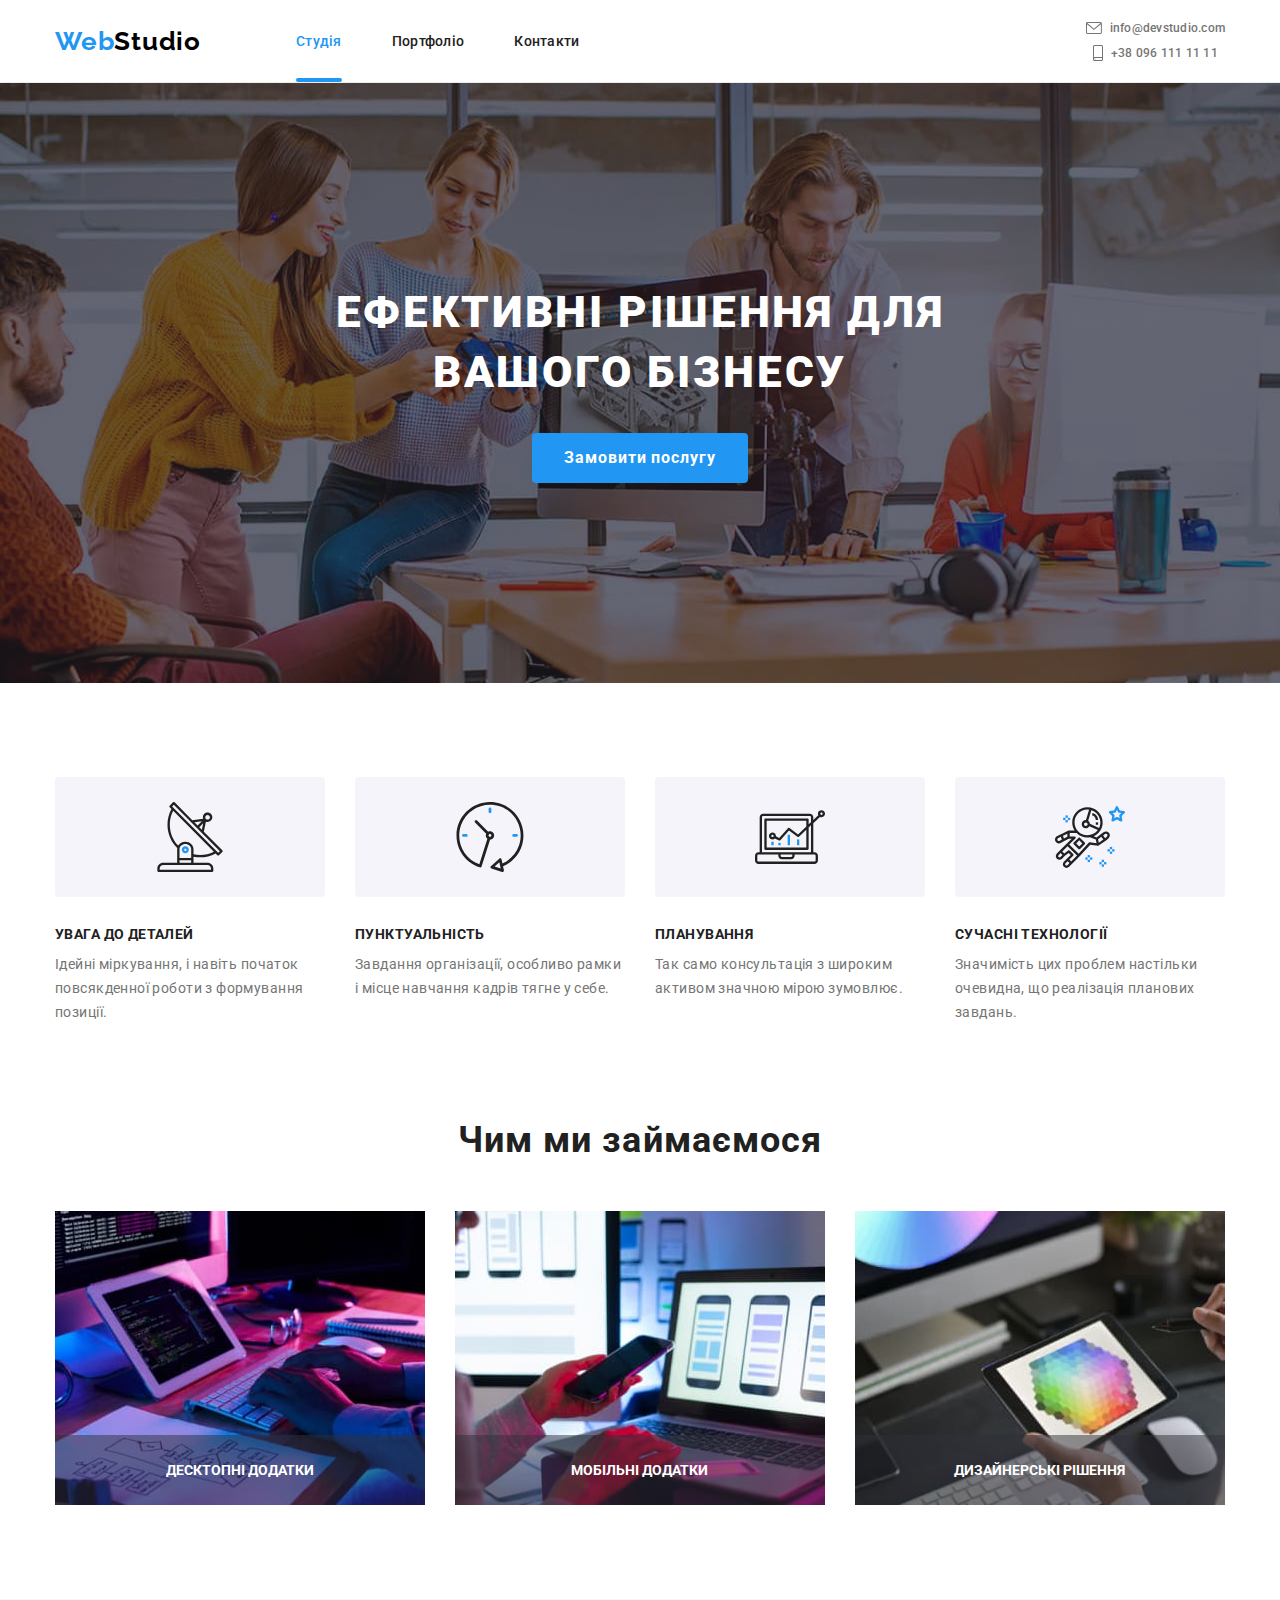
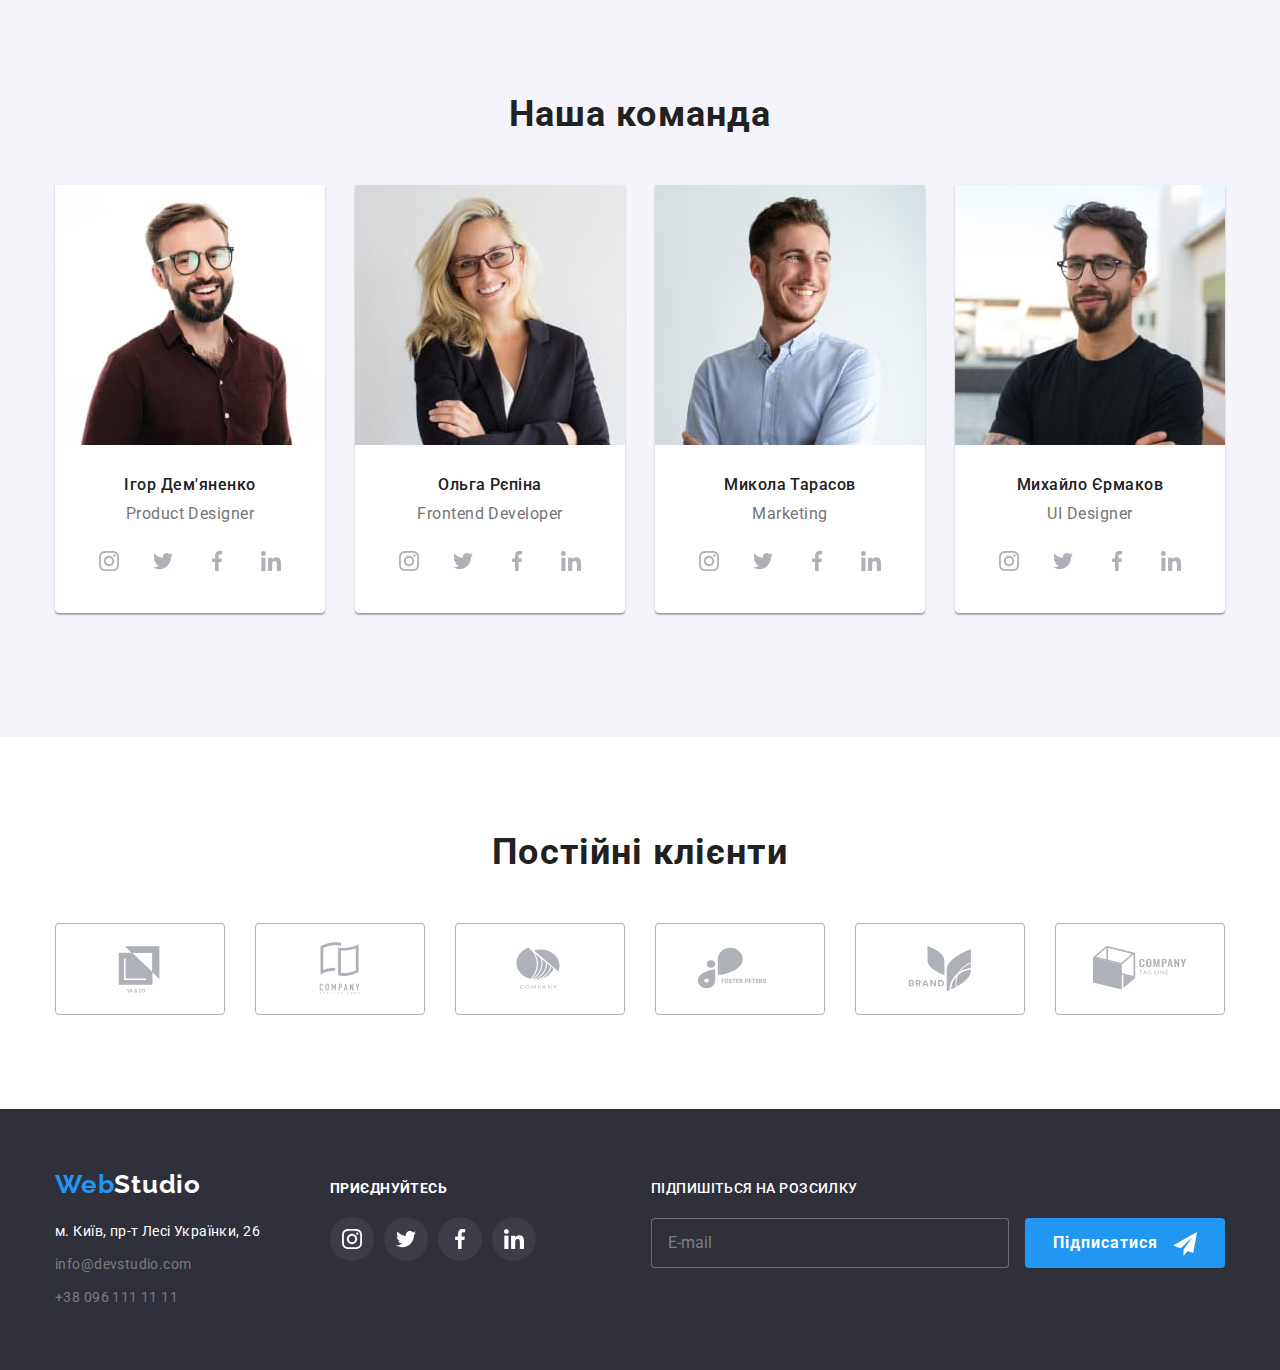
==== commit 7786d2a5: "hw-08 final edits" ====
--- a/index.html
+++ b/index.html
@@ -47,7 +47,7 @@
         </button>
 
         <ul class="connection__header connection">
-          <li>
+          <li class="connection__header--mail">
             <a class="connection__contact" href="email:info@devstudio.com">
               <svg
                 aria-label="конверт"
@@ -60,7 +60,7 @@
               info@devstudio.com</a
             >
           </li>
-          <li>
+          <li class="connection__header--phone">
             <a class="connection__contact" href="tel:+380961111111">
               <svg
                 aria-label="смартфон"
@@ -293,19 +293,16 @@
             <li class="team__foto">
               <picture>
                 <source
-                  srcset="./imges/desc-ID.jpg 1x, ./images/desc-ID@2x.jpg 2x"
+                  srcset="./images/desc-ID.jpg 1x, ./images/desc-ID@2x.jpg 2x"
                   media="(min-width: 1200px)"
-                  type="image"
-                />
-                <source
-                  srcset="./imges/tab-ID.jpg 1x, ./images/tab-ID@2x.jpg 2x"
+                />
+                <source
+                  srcset="./images/tab-ID.jpg 1x, ./images/tab-ID@2x.jpg 2x"
                   media="(min-width: 768px)"
-                  type="image"
-                />
-                <source
-                  srcset="./imges/mob-ID.jpg 1x, ./images/mob-ID@2x.jpg 2x"
+                />
+                <source
+                  srcset="./images/mob-ID.jpg 1x, ./images/mob-ID@2x.jpg 2x"
                   media="(max-width: 767px)"
-                  type="image"
                 />
                 <img
                   src="./images/mob-ID.jpg"
@@ -353,19 +350,16 @@
             <li class="team__foto">
               <picture>
                 <source
-                  srcset="./imges/desc-OR.jpg 1x, ./images/desc-OR@2x.jpg 2x"
+                  srcset="./images/desc-OR.jpg 1x, ./images/desc-OR@2x.jpg 2x"
                   media="(min-width: 1200px)"
-                  type="image"
-                />
-                <source
-                  srcset="./imges/tab-OR.jpg 1x, ./images/tab-OR@2x.jpg 2x"
+                />
+                <source
+                  srcset="./images/tab-OR.jpg 1x, ./images/tab-OR@2x.jpg 2x"
                   media="(min-width: 768px)"
-                  type="image"
-                />
-                <source
-                  srcset="./imges/mob-OR.jpg 1x, ./images/mob-OR@2x.jpg 2x"
+                />
+                <source
+                  srcset="./images/mob-OR.jpg 1x, ./images/mob-OR@2x.jpg 2x"
                   media="(max-width: 767px)"
-                  type="image"
                 />
                 <img
                   src="./images/mob-OR.jpg"
@@ -413,19 +407,16 @@
             <li class="team__foto">
               <picture>
                 <source
-                  srcset="./imges/desc-MT.jpg 1x, ./images/desc-MT@2x.jpg 2x"
+                  srcset="./images/desc-MT.jpg 1x, ./images/desc-MT@2x.jpg 2x"
                   media="(min-width: 1200px)"
-                  type="image"
-                />
-                <source
-                  srcset="./imges/tab-MT.jpg 1x, ./images/tab-MT@2x.jpg 2x"
+                />
+                <source
+                  srcset="./images/tab-MT.jpg 1x, ./images/tab-MT@2x.jpg 2x"
                   media="(min-width: 768px)"
-                  type="image"
-                />
-                <source
-                  srcset="./imges/mob-MT.jpg 1x, ./images/mob-MT@2x.jpg 2x"
+                />
+                <source
+                  srcset="./images/mob-MT.jpg 1x, ./images/mob-MT@2x.jpg 2x"
                   media="(max-width: 767px)"
-                  type="image"
                 />
                 <img
                   src="./images/mob-MT.jpg"
@@ -473,19 +464,16 @@
             <li class="team__foto">
               <picture>
                 <source
-                  srcset="./imges/desc-ME.jpg 1x, ./images/desc-ME@2x.jpg 2x"
+                  srcset="./images/desc-ME.jpg 1x, ./images/desc-ME@2x.jpg 2x"
                   media="(min-width: 1200px)"
-                  type="image"
-                />
-                <source
-                  srcset="./imges/tab-ME.jpg 1x, ./images/tab-ME@2x.jpg 2x"
+                />
+                <source
+                  srcset="./images/tab-ME.jpg 1x, ./images/tab-ME@2x.jpg 2x"
                   media="(min-width: 768px)"
-                  type="image"
-                />
-                <source
-                  srcset="./imges/mob-ME.jpg 1x, ./images/mob-ME@2x.jpg 2x"
+                />
+                <source
+                  srcset="./images/mob-ME.jpg 1x, ./images/mob-ME@2x.jpg 2x"
                   media="(max-width: 767px)"
-                  type="image"
                 />
                 <img
                   src="./images/mob-ME.jpg"
@@ -592,7 +580,6 @@
     <!-- Footer -->
     <footer class="footer">
       <div class="container footer-general">
-        <div class="footer-nav-social"></div>
         <div class="footer-nav">
           <a href="#" class="logo-studio"
             ><span class="logo-studio__first-title">Web</span
@@ -787,10 +774,12 @@
                 href="./images/sprite.svg#icon-check"
               ></use>
             </svg>
-            <span class="modal-text-policy-first">
-              Погоджуюся з розсилкою та приймаю
-            </span>
-            &nbsp;<a href="" class="modal-text-policy">Умови договору</a>
+            <div class="modal-form-agreement__text">
+              <span class="modal-text-policy-first">
+                Погоджуюся з розсилкою та приймаю
+              </span>
+              &nbsp;<a href="" class="modal-text-policy">Умови договору</a>
+            </div>
           </label>
           <button type="submit" class="modal-form-submit">Відправити</button>
         </form>
--- a/css/main.min.css
+++ b/css/main.min.css
@@ -1 +1 @@
-:root{--main-opacity-two: #FFFFFF10;--overlay-cards: rgba(33, 150, 243, 0.9);--element-hero: #2F303A;--strip-applications: #2F303A80;--text-page: #000000;--text-contacts: #757575;--bcg-button: #F5F4FA;--bcg-btn-hero: #188CE8;--border-header: #ECECEC;--border-portfolio: #EEEEEE;--modal-backround: #00000050;--modal-close: #00000010;--icon-social: #AFB1B8;--text-placeholder: rgba(117, 117, 117, 0.5);--border-modal: rgba(33, 33, 33, 0.2);--card-distance: 30px;--time-bezier: 250ms cubic-bezier(0.4, 0, 0.2, 1);--card-shadow: 0px 1px 3px rgba(0, 0, 0, 0.12), 0px 1px 1px rgba(0, 0, 0, 0.14), 0px 2px 1px rgba(0, 0, 0, 0.2);--portfolio-shadow: 0px 1px 1px rgba(0, 0, 0, 0.12), 0px 4px 4px rgba(0, 0, 0, 0.06), 1px 4px 6px rgba(0, 0, 0, 0.16);--shadow-button: 0px 3px 1px rgba(0, 0, 0, 0.1), 0px 1px 2px rgba(0, 0, 0, 0.08), 0px 2px 2px rgba(0, 0, 0, 0.12);--shadow-modal-window: 0px 1px 3px rgba(0, 0, 0, 0.12), 0px 1px 1px rgba(0, 0, 0, 0.14), 0px 2px 1px rgba(0, 0, 0, 0.2)}.services-portfolio,.features,.works,.team,.regular-customers{padding-top:60px;padding-bottom:60px}@media screen and (min-width: 1200px){.services-portfolio,.features,.works,.team,.regular-customers{padding-top:94px;padding-bottom:94px}}h1,h2,h3,h4,p,ul,span{margin-top:0;margin-bottom:0}ul{padding-left:0;list-style:none}img{display:block;max-width:100%;height:auto}body{font-family:"Roboto",sans-serif;background-color:#fff;color:#212121}.pointer{cursor:pointer}.connection__contact,.header__item,.mobile__item,.logo-studio,.cards-portfolio,.mobile-menu__contact--telephon,.mobile-menu__contact--mail,.mobile-menu__social-list,.mobile-menu__social-link{text-decoration:none}.container{padding-left:15px;padding-right:15px}@media screen and (min-width: 480px){.container{width:480px;margin-left:auto;margin-right:auto}}@media screen and (min-width: 768px){.container{width:768px}}@media screen and (min-width: 1200px){.container{width:1200px}}.visually-hidden{position:absolute;white-space:nowrap;width:1px;height:1px;overflow:hidden;border:0;padding:0;clip:rect(0 0 0 0);clip-path:inset(50%);margin:-1px}.connection__contact:hover,.connection__contact:focus{color:#2196f3;fill:#2196f3}.connection__icon{margin-right:10px;fill:var(--text-contacts)}.connection__icon:hover,.connection__icon:focus{fill:#2196f3}.connection__contact{font-size:14px;line-height:1.14;font-weight:500;letter-spacing:.02em;color:var(--text-contacts);transition:color var(--time-bezier)}@media screen and (min-width: 1200px){.connection{display:flex;align-items:center;column-gap:52px}}@media screen and (max-width: 767px){.mobile-menu{position:fixed;top:0;left:0;z-index:111;width:100%;height:100%;background-color:#fff;opacity:0;visibility:hidden;pointer-events:none;transition:opacity var(--time-bezier),visibility var(--time-bezier)}.mobile-menu.is-open{opacity:1;visibility:visible;pointer-events:auto}.mobile-menu__container{position:relative;display:flex;flex-direction:column;padding-left:40px}.mobile-menu__close-btn{line-height:0;position:absolute;top:10px;right:15px;background-color:rgba(0,0,0,0);border:0;padding:0;cursor:pointer;transition:var(--time-bezier)}.mobile-menu__close-btn:hover,.mobile-menu__close-btn:focus{fill:#2196f3}.mobile-menu__close-icon{width:40px;height:40px}.mobile__item.mobile__item--current{color:#2196f3}.mobile-menu__nav-menu{display:inline-block;margin-top:48px;margin-bottom:302px}.mobile__item{display:block;font-size:40px;font-weight:500;line-height:1.175;color:#212121;letter-spacing:.02em}.mobile__item:not(:last-child){margin-bottom:32px}.mobile__item:hover,.mobile__item:focus{color:#2196f3}.mobile-menu__contact{margin-bottom:64px;display:block}.mobile-menu__contact--telephon{display:block;margin-bottom:32px;font-weight:500;font-size:34px;line-height:1.18;letter-spacing:.02em;color:#2196f3}.mobile-menu__contact--mail{font-weight:500;font-size:24px;line-height:1.17;letter-spacing:.02em;color:var(--text-contacts)}.mobile-menu__social{display:flex;column-gap:10px}.mobile-menu__social-link{display:block;font-weight:500;font-size:18px;line-height:1.22;letter-spacing:.02em;color:#2196f3}.mobile-menu__social-list:not(:last-child){padding-right:10px;border-right:1px solid var(--border-modal)}}@media screen and (max-width: 480px){.mobile-menu{width:98%}}@media screen and (min-width: 768px){.mobile-menu{display:none}}.hero__button{margin-top:30px;padding:10px 24px;font-family:"Roboto",sans-serif;color:#fff;background-color:#2196f3;font-size:16px;line-height:1.88;font-weight:700;letter-spacing:.06em;text-align:center;cursor:pointer;border-radius:4px;border:#2196f3;transition:color var(--time-bezier),background-color var(--time-bezier)}.hero__button:hover,.hero__button:focus{color:#fff;background-color:var(--bcg-btn-hero)}@media screen and (min-width: 1200px){.hero__button{padding:10px 32px}}.backdrop{position:fixed;z-index:999;top:0;left:0;width:100%;height:100%;background-color:var(--modal-backround);transition:opacity var(--time-bezier),visibility var(--time-bezier)}.backdrop.is-hidden{visibility:hidden;opacity:0;pointer-events:none}.modal{width:450px;position:absolute;border-radius:4px;top:50%;left:50%;transform:translate(-50%, -50%);padding:40px;background-color:#fff;box-shadow:var(--shadow-modal-window)}.modal-close-icon{fill:var(--text-page)}.modal-close-icon:hover{fill:#2196f3}.modal-close-btn{display:flex;align-items:center;justify-content:center;position:absolute;top:8px;right:8px;width:30px;height:30px;background-color:#fff;border:1px solid var(--modal-close);border-radius:50%;padding:0;cursor:pointer}@media screen and (max-width: 479px){.modal{width:96%}}@media screen and (min-width: 1200px){.modal{width:528px}}.modal-feedback{font-weight:700;font-size:20px;line-height:1.15;text-align:center;color:#212121;margin-bottom:12px}.modal-form{display:flex;flex-direction:column}.modal-form-input{width:100%;height:40px;font-size:12px;border-radius:4px;border:1px solid var(--border-modal);padding-left:42px;transition:border-color var(--time-bezier)}.modal-form-input:focus{border-color:#2196f3;outline:none}.modal-form-input:focus+.icon-modal{fill:#2196f3}.modal-form-text-above{display:block;font-weight:400;font-size:12px;line-height:1.17;color:var(--text-contacts);margin-bottom:4px}.modal-form-message{width:100%;height:120px;font-size:12px;resize:none;border-radius:4px;border:1px solid var(--border-modal);padding:12px 16px;transition:border-color var(--time-bezier)}.modal-form-message:focus{outline:none;border-color:#2196f3}.modal-form-message::placeholder{font-size:12px;line-height:1.17;color:var(--text-placeholder)}.modal-form-field{margin-bottom:10px}.modal-form-icon{position:relative;display:block}.icon-modal{position:absolute;top:50%;left:12px;transform:translateY(-50%);fill:#212121;transition:fill var(--time-bezier)}.modal-form-icon-check{width:16px;height:15px;border:2px solid #212121;border-radius:2px;background-color:#fff;cursor:pointer;margin-right:7px}.modal-form-check{position:absolute;appearance:none;text-decoration-color:#188ce8}.modal-form-check:focus+.modal-form-icon-check{box-shadow:0 0 0 1px #2196f3}.modal-form-check:checked+.modal-form-icon-check{background-color:#2196f3;border:none}.modal-form-check:checked+.modal-form-icon-check .modal-form-icon-policy{display:block}.modal-form-agreement{display:flex;justify-content:center;align-items:center;margin-top:10px;margin-bottom:30px}.modal-form-icon-policy{display:none;fill:#fff}.modal-text-policy{font-size:14px;line-height:1.7;text-decoration:underline;color:#2196f3}.modal-text-policy:hover{text-decoration:none}.modal-text-policy-first{font-size:14px;letter-spacing:.03em;line-height:1.7;color:var(--text-contacts)}.modal-form-submit{cursor:pointer;margin:auto;width:200px;height:50px;font-size:16px;line-height:1.88;font-weight:700;background-color:#2196f3;color:#fff;border:#2196f3;letter-spacing:.06em;border-radius:4px;text-align:center;box-shadow:0px 4px 4px rgba(0,0,0,.25);transition:color var(--time-bezier),background-color var(--time-bezier)}.modal-form-submit:hover,.modal-form-submit:focus{color:#fff;background-color:var(--bcg-btn-hero)}.picture-portfolio{text-align:left;padding-bottom:0px}.cards-portfolio-overlay{position:relative;overflow:hidden}.overlay{display:flex;position:absolute;align-items:center;top:0;left:0;height:100%;width:100%;background-color:rgba(33,150,243,.9);color:#fff;font-size:18px;font-weight:400;line-height:1.56;letter-spacing:.03em;padding:0 24px;overflow:auto;transform:translateY(100%);transition:transform var(--time-bezier)}.cards-portfolio:hover .overlay,.cards-portfolio:focus .overlay{transform:translateY(0)}.menu-description{border-left:1px solid var(--border-portfolio);border-bottom:1px solid var(--border-portfolio);border-right:1px solid var(--border-portfolio);padding:20px 24px;flex-grow:1}.logo-studio{font-family:"Raleway",sans-serif;font-size:24px;font-weight:700;line-height:1.17;letter-spacing:.03em}.logo-studio__first-title{color:#2196f3}.logo-studio__second-title{color:var(--text-page)}.logo-studio__third-title{color:#fff}@media screen and (min-width: 1200px){.logo-studio{font-size:26px;line-height:1.19}}.list-button{font-family:"Roboto",sans-serif;font-weight:500;font-size:16px;line-height:1.63;letter-spacing:.03em;color:#212121;background-color:var(--bcg-button);border:var(--bcg-button);border-radius:4px;padding:6px 22px;cursor:pointer;transition:color var(--time-bezier),background-color var(--time-bezier),box-shadow var(--time-bezier)}.list-button:hover,.list-button:focus{color:#fff;background-color:#2196f3;box-shadow:var(--shadow-button)}.list-button.list-button--active{background-color:#2196f3;color:#fff;box-shadow:var(--shadow-button)}@media screen and (max-width: 767px){.header__nav-menu{display:none}.connection__header{display:none}.open-mobile-menu-btn{line-height:0;border:none;background-color:rgba(0,0,0,0);padding:0;cursor:pointer;transition:var(--time-bezier)}.open-mobile-menu-btn:hover,.open-mobile-menu-btn:focus{fill:#2196f3}.open-mobile-menu-btn__icon{width:40px;height:40px}.page-header{padding-top:10px;padding-bottom:10px}}.header__container{display:flex;align-items:center;justify-content:space-between}@media screen and (min-width: 768px){.open-mobile-menu-btn{display:none}.header__nav-menu,.header__navigation{display:flex;align-items:center}.header__item{position:relative;font-size:14px;line-height:1.14;font-weight:500;letter-spacing:.02em;color:#212121;transition:color var(--time-bezier)}.header__item:hover,.header__item:focus{color:#2196f3;fill:#2196f3}.header__item.header__item--current{color:#2196f3}.header__nav-menu{column-gap:50px}.header__navigation{column-gap:87px}.header__item--current::after{content:"";position:absolute;bottom:-31px;left:0;width:100%;height:4px;background-color:#2196f3;border-radius:2px}.connection__icon{margin-right:8px;fill:var(--text-contacts)}.connection__contact{font-size:12px;line-height:1.17;font-weight:500;letter-spacing:.02em;color:var(--text-contacts);transition:color var(--time-bezier)}.page-header{padding-top:21px;padding-bottom:21px}}@media screen and (min-width: 1200px){.header__navigation{column-gap:95px}.page-header{padding-top:23px;padding-bottom:24px;border-bottom:1px solid var(--border-header)}}.hero{padding:118px 0;text-align:center;background-position:center;background-repeat:no-repeat;background-image:linear-gradient(rgba(47, 48, 58, 0.4), rgba(47, 48, 58, 0.4)),url(../images/Header-Mobx1.jpg)}@media screen and (min-device-pixel-ratio: 2)and (min-width: 480px),screen and (min-resolution: 192dpi)and (min-width: 480px),screen and (min-resolution: 2dppx)and (min-width: 480px){.hero{background-image:linear-gradient(rgba(47, 48, 58, 0.4), rgba(47, 48, 58, 0.4)),url(../images/Header-Mob@x2.jpg)}}.hero__title{color:#fff;font-size:26px;line-height:1.62;font-weight:900;text-transform:uppercase;text-align:center;letter-spacing:.06em}@media screen and (min-width: 768px){.hero{background-image:linear-gradient(rgba(47, 48, 58, 0.4), rgba(47, 48, 58, 0.4)),url(../images/Header-Tabx1.jpg)}}@media screen and (min-device-pixel-ratio: 2)and (min-width: 768px),screen and (min-resolution: 192dpi)and (min-width: 768px),screen and (min-resolution: 2dppx)and (min-width: 768px){.hero{background-image:linear-gradient(rgba(47, 48, 58, 0.4), rgba(47, 48, 58, 0.4)),url(../images/Header-Tab@x2.jpg)}}@media screen and (min-width: 1200px){.hero{padding:200px 0;max-width:1600px;margin:0 auto;background-size:cover;background-image:linear-gradient(rgba(47, 48, 58, 0.4), rgba(47, 48, 58, 0.4)),url(../images/Header-Descx1.jpg)}.hero__title{font-size:44px;line-height:1.36}}@media screen and (min-device-pixel-ratio: 2)and (min-width: 1200px),screen and (min-resolution: 192dpi)and (min-width: 1200px),screen and (min-resolution: 2dppx)and (min-width: 1200px){.hero{background-image:linear-gradient(rgba(47, 48, 58, 0.4), rgba(47, 48, 58, 0.4)),url(../images/Header-Desc@x2.jpg)}}.footer{background-color:var(--element-hero);padding:60px 0 60px 0}.footer-general{display:flex}.footer-nav,.footer-social{display:inline-block}@media screen and (max-width: 1199px){.footer-form{display:inline-block;text-align:center}.footer-nav,.footer-social{text-align:center;margin-bottom:60px}.footer-general{flex-direction:column;justify-content:center}.footer-mail-subscribe{display:block}}.connection__contact-direct{font-size:14px;line-height:1.71;letter-spacing:.03em;font-weight:400;color:rgba(255,255,255,.3764705882)}.footer-connection__contact:not(:last-child){margin-bottom:8px}.footer-contacts{margin-top:20px}.adress{font-size:14px;line-height:1.71;letter-spacing:.03em;font-weight:400;color:#fff}.footer-social-join{font-size:14px;font-weight:700;line-height:1.14;text-transform:uppercase;color:#fff;letter-spacing:.03em;margin-bottom:20px}.social-list-footer{display:flex;justify-content:center;column-gap:10px}.social-link-footer{display:flex;align-items:center;justify-content:center;width:44px;height:44px;border-radius:50%;background-color:var(--main-opacity-two);transition:background-color var(--time-bezier)}.social-link-footer:hover,.social-link-footer:focus{background-color:#2196f3}.footer-form-subscribe{font-weight:700;font-size:14px;line-height:1.43;letter-spacing:.03em;text-transform:uppercase;color:#fff;margin-bottom:20px}.user-mail-input{width:100%;height:50px;margin-bottom:20px;color:#fff;font-size:16px;line-height:1.25;padding-left:16px;border-radius:4px;border:1px solid rgba(255,255,255,.3);background-color:var(--element-hero)}.user-mail-input::placeholder{font-weight:400;font-size:16px;line-height:1.25;color:rgba(255,255,255,.3764705882);margin-left:16px}.footer-form-sending{margin:auto;width:200px;height:50px;font-size:16px;line-height:1.88;font-weight:700;background-color:#2196f3;color:#fff;border:#2196f3;letter-spacing:.06em;border-radius:4px;cursor:pointer;text-align:center;transition:color var(--time-bezier),background-color var(--time-bezier)}.footer-form-sending:hover,.footer-form-sending:focus{color:#fff;background-color:var(--bcg-btn-hero)}.icon-send-plane{display:inline-block;vertical-align:middle;fill:#fff;margin-left:12px}@media screen and (min-width: 768px){.user-mail-input{width:450px}.footer-form{margin-top:187px}.footer{position:relative}.footer-social{position:absolute;top:65px;right:89px;margin-bottom:0}.footer-nav{position:absolute;top:60px;left:76px;margin-bottom:0}}@media screen and (min-width: 1200px){.footer-general{align-items:baseline}.footer-social,.footer-nav{position:static}.footer-social{margin-left:70px}.footer-form{margin-top:0;margin-left:auto}.footer-form-subscribe{font-weight:500}.footer-mail-subscribe{margin-right:12px}.user-mail-input{width:358px}.icon-send-plane{margin-left:10px}.footer-connection__contact:not(:last-child){margin-bottom:9px}.footer-social-join{display:inline-block}.social-list-footer{padding-bottom:0}}.regular-customers__title{text-align:center;margin-bottom:30px}.regular-customers__icon-logo{width:106px;height:60px;fill:var(--icon-social);transition:fill var(--time-bezier)}.regular-customers__link:hover .regular-customers__icon-logo,.regular-customers__link:focus .regular-customers__icon-logo{fill:#2196f3}.regular-customers__logo{display:flex;flex-wrap:wrap;justify-content:center;gap:30px}.regular-customers__icon-clients{width:calc((100% - 30px)/2)}.regular-customers__link{display:flex;align-items:center;justify-content:center;height:92px;border-radius:4px;border:1px solid var(--icon-social);background-color:#fff;transition:border var(--time-bezier)}.regular-customers__link:hover,.regular-customers__link:focus{border:1px solid #2196f3}@media screen and (min-width: 768px){.regular-customers__icon-clients{width:calc((100% - 60px)/3)}}@media screen and (min-width: 1200px){.regular-customers__icon-clients{width:calc((100% - 150px)/6)}}.socila-list{display:flex;justify-content:center;column-gap:10px}.social-list__icon{width:20px;height:20px;fill:var(--icon-social);transition:fill var(--time-bezier)}.footer-social__icon{fill:#fff;width:20px;height:20px;transition:fill var(--time-bezier)}.social-list__link{display:flex;align-items:center;justify-content:center;width:44px;height:44px;border-radius:50%;background-color:#fff;transition:background-color var(--time-bezier)}.social-list__link:hover,.social-list__link:focus{background-color:#2196f3}.social-list__link:hover .social-list__icon,.social-list__link:focus .social-list__icon{fill:#fff}.team{background-color:var(--bcg-button)}.team__employee{margin-bottom:10px;font-size:16px;font-weight:500;line-height:1.19;letter-spacing:.03em}.team__direction{font-size:16px;font-weight:400;line-height:1.19;letter-spacing:.03em;color:var(--text-contacts);margin-bottom:16px}.team__foto-member{max-width:100%;margin:0 auto;height:auto}.team__title{text-align:center;margin-bottom:30px}.team__foto{text-align:center;background-color:#fff;border-radius:0 0 4px 4px;box-shadow:var(--card-shadow)}.team__foto:not(:last-child){margin-bottom:30px}.team__members{padding-top:30px;padding-bottom:30px}@media screen and (min-width: 768px){.team__foto{display:inline-block;width:calc((100% - 30px)/2)}}@media screen and (min-width: 1200px){.team__menu{display:flex;gap:30px}.team__foto{width:calc((100% - 90px)/4);margin-bottom:30px}}@media screen and (max-width: 1199px){.work{display:none}}@media screen and (min-width: 1200px){.work__menu-foto{display:flex;justify-content:space-between}.work__foto-work{position:relative;width:calc((100% - 60px)/3)}.work__title,.team__title,.regular-customers__title{font-size:36px;line-height:1.17;font-weight:700;letter-spacing:.03em;text-align:center;margin-bottom:50px}.work{padding-bottom:94px}.work__text-applcations{font-size:14px;line-height:1.43;text-transform:uppercase;font-weight:700;color:#fff}.work__applications{position:absolute;display:flex;align-items:center;justify-content:center;bottom:0;left:0;width:100%;height:70px;background-color:var(--strip-applications)}}.menu-nav-porfolio{display:flex;flex-wrap:wrap;row-gap:15px;margin-bottom:40px}.button-menu{margin-right:9px}.first{padding:6px 25px}.menu-portfolio{width:304px;font-weight:700;font-size:18px;line-height:2;letter-spacing:.06em;color:#212121}.service-name{font-weight:400;font-size:16px;line-height:1.88;letter-spacing:.03em;color:var(--text-contacts);margin-top:4px}.cards-portfolio{display:flex;flex-direction:column;height:100%;transition:box-shadow var(--time-bezier)}.cards-portfolio:hover,.cards-portfolio:focus{box-shadow:var(--portfolio-shadow)}.menu-service{display:flex;flex-wrap:wrap}@media screen and (max-width: 1199px){.menu-service{gap:30px}}img{display:block;width:450px}@media screen and (min-width: 768px){.menu-nav-porfolio{justify-content:center;margin-bottom:30px}img{width:354px}.picture-portfolio{display:inline-block;width:calc((100% - 30px)/2)}}@media screen and (min-width: 1200px){.menu-portfolio{width:100%}.menu-nav-porfolio{margin-bottom:50px}.menu-service{margin-top:calc(-1*var(--card-distance));margin-left:calc(-1*var(--card-distance))}.menu-service>.picture-portfolio{flex-basis:calc(33.3333333333% - var(--card-distance));margin-left:var(--card-distance);margin-top:var(--card-distance)}img{width:370px}}.features__features-card{margin-bottom:30px}.features__description{text-align:center;font-size:14px;font-weight:700;line-height:1.14;letter-spacing:.03em;text-transform:uppercase;margin-bottom:10px}.features__advantage{display:flex;align-items:center;justify-content:center;height:120px;border-radius:4px;background-color:var(--bcg-button);margin-bottom:30px}.features__transcript{font-size:14px;line-height:1.71;letter-spacing:.03em;color:var(--text-contacts)}@media screen and (min-width: 768px){.features__features-card{width:354px;display:inline-block}.features__description{text-align:left}}@media screen and (min-width: 1200px){.features__features-menu{display:flex;justify-content:space-between}.features__features-card{width:calc((100% - 90px)/4)}.features__features-card{margin-bottom:0}}/*# sourceMappingURL=main.min.css.map */+:root{--main-opacity-two: #FFFFFF10;--overlay-cards: rgba(33, 150, 243, 0.9);--element-hero: #2F303A;--strip-applications: #2F303A80;--text-page: #000000;--text-contacts: #757575;--bcg-button: #F5F4FA;--bcg-btn-hero: #188CE8;--border-header: #ECECEC;--border-portfolio: #EEEEEE;--modal-backround: #00000050;--modal-close: #00000010;--icon-social: #AFB1B8;--text-placeholder: rgba(117, 117, 117, 0.5);--border-modal: rgba(33, 33, 33, 0.2);--card-distance: 30px;--time-bezier: 250ms cubic-bezier(0.4, 0, 0.2, 1);--card-shadow: 0px 1px 3px rgba(0, 0, 0, 0.12), 0px 1px 1px rgba(0, 0, 0, 0.14), 0px 2px 1px rgba(0, 0, 0, 0.2);--portfolio-shadow: 0px 1px 1px rgba(0, 0, 0, 0.12), 0px 4px 4px rgba(0, 0, 0, 0.06), 1px 4px 6px rgba(0, 0, 0, 0.16);--shadow-button: 0px 3px 1px rgba(0, 0, 0, 0.1), 0px 1px 2px rgba(0, 0, 0, 0.08), 0px 2px 2px rgba(0, 0, 0, 0.12);--shadow-modal-window: 0px 1px 3px rgba(0, 0, 0, 0.12), 0px 1px 1px rgba(0, 0, 0, 0.14), 0px 2px 1px rgba(0, 0, 0, 0.2)}.services-portfolio,.features,.works,.team,.regular-customers{padding-top:60px;padding-bottom:60px}@media screen and (min-width: 1200px){.services-portfolio,.features,.works,.team,.regular-customers{padding-top:94px;padding-bottom:94px}}h1,h2,h3,h4,p,ul,span{margin-top:0;margin-bottom:0}ul{padding-left:0;list-style:none}img{display:block;max-width:100%;height:auto}body{font-family:"Roboto",sans-serif;background-color:#fff;color:#212121}.pointer{cursor:pointer}.connection__contact,.header__item,.mobile__item,.logo-studio,.cards-portfolio,.mobile-menu__contact--telephon,.mobile-menu__contact--mail,.mobile-menu__social-list,.mobile-menu__social-link{text-decoration:none}.container{padding-left:15px;padding-right:15px}@media screen and (min-width: 480px){.container{width:480px;margin-left:auto;margin-right:auto}}@media screen and (min-width: 768px){.container{width:768px}}@media screen and (min-width: 1200px){.container{width:1200px}}.visually-hidden{position:absolute;white-space:nowrap;width:1px;height:1px;overflow:hidden;border:0;padding:0;clip:rect(0 0 0 0);clip-path:inset(50%);margin:-1px}.connection__contact:hover,.connection__contact:focus{color:#2196f3;fill:#2196f3}.connection__icon{margin-right:10px;fill:var(--text-contacts)}.connection__icon:hover,.connection__icon:focus{fill:#2196f3}.connection__contact{font-size:14px;line-height:1.14;font-weight:500;letter-spacing:.02em;color:var(--text-contacts);transition:color var(--time-bezier)}@media screen and (min-width: 1200px){.connection{display:flex;align-items:center;column-gap:30px}}@media screen and (max-width: 767px){.mobile-menu{position:fixed;top:0;left:0;z-index:111;width:100%;height:100%;background-color:#fff;opacity:0;visibility:hidden;pointer-events:none;transition:opacity var(--time-bezier),visibility var(--time-bezier)}.mobile-menu.is-open{opacity:1;visibility:visible;pointer-events:auto}.mobile-menu__container{position:relative;display:flex;flex-direction:column;justify-content:space-around;height:100%;padding:48px 40px}.mobile-menu__close-btn{line-height:0;position:absolute;top:10px;right:15px;background-color:rgba(0,0,0,0);border:0;padding:0;cursor:pointer;transition:var(--time-bezier)}.mobile-menu__close-btn:hover,.mobile-menu__close-btn:focus{fill:#2196f3}.mobile-menu__close-icon{width:40px;height:40px}.mobile__item.mobile__item--current{color:#2196f3}.mobile-menu__nav-menu{display:inline-block;margin-bottom:auto}.mobile__item{display:block;font-size:40px;font-weight:500;line-height:1.175;color:#212121;letter-spacing:.02em}.mobile__item:not(:last-child){margin-bottom:32px}.mobile__item:hover,.mobile__item:focus{color:#2196f3}.mobile-menu__contact{margin-bottom:64px;display:block}.mobile-menu__contact--telephon{display:block;margin-bottom:32px;font-weight:500;font-size:34px;line-height:1.18;letter-spacing:.02em;color:#2196f3}.mobile-menu__contact--mail{font-weight:500;font-size:24px;line-height:1.17;letter-spacing:.02em;color:var(--text-contacts)}.mobile-menu__social{display:flex;column-gap:10px}.mobile-menu__social-link{display:block;font-weight:500;font-size:18px;line-height:1.22;letter-spacing:.02em;color:#2196f3}.mobile-menu__social-list:not(:last-child){padding-right:10px;border-right:1px solid var(--border-modal)}}@media screen and (max-width: 480px){.mobile-menu{width:100%}}@media screen and (min-width: 768px){.mobile-menu{display:none}}.hero__button{margin-top:30px;padding:10px 24px;font-family:"Roboto",sans-serif;color:#fff;background-color:#2196f3;font-size:16px;line-height:1.88;font-weight:700;letter-spacing:.06em;text-align:center;cursor:pointer;border-radius:4px;border:#2196f3;transition:color var(--time-bezier),background-color var(--time-bezier)}.hero__button:hover,.hero__button:focus{color:#fff;background-color:var(--bcg-btn-hero)}@media screen and (min-width: 1200px){.hero__button{padding:10px 32px}}.backdrop{position:fixed;z-index:999;top:0;left:0;width:100%;height:100%;background-color:var(--modal-backround);transition:opacity var(--time-bezier),visibility var(--time-bezier)}.backdrop.is-hidden{visibility:hidden;opacity:0;pointer-events:none}.modal{width:450px;position:absolute;border-radius:4px;top:50%;left:50%;transform:translate(-50%, -50%);padding:40px;background-color:#fff;box-shadow:var(--shadow-modal-window)}.modal-close-icon{fill:var(--text-page)}.modal-close-icon:hover{fill:#2196f3}.modal-close-btn{display:flex;align-items:center;justify-content:center;position:absolute;top:8px;right:8px;width:30px;height:30px;background-color:#fff;border:1px solid var(--modal-close);border-radius:50%;padding:0;cursor:pointer}@media screen and (max-width: 450px){.modal{width:96%}}@media screen and (min-width: 768px){.modal{width:528px}}.modal-feedback{font-weight:700;font-size:20px;line-height:1.15;text-align:center;color:#212121;margin-bottom:12px}.modal-form{display:flex;flex-direction:column}.modal-form-input{width:100%;height:40px;font-size:12px;border-radius:4px;border:1px solid var(--border-modal);padding-left:42px;transition:border-color var(--time-bezier)}.modal-form-input:focus{border-color:#2196f3;outline:none}.modal-form-input:focus+.icon-modal{fill:#2196f3}.modal-form-text-above{display:block;font-weight:400;font-size:12px;line-height:1.17;color:var(--text-contacts);margin-bottom:4px}.modal-form-message{width:100%;height:120px;font-size:12px;resize:none;border-radius:4px;border:1px solid var(--border-modal);padding:12px 16px;transition:border-color var(--time-bezier)}.modal-form-message:focus{outline:none;border-color:#2196f3}.modal-form-message::placeholder{font-size:12px;line-height:1.17;color:var(--text-placeholder)}.modal-form-field{margin-bottom:10px}.modal-form-icon{position:relative;display:block}.icon-modal{position:absolute;top:50%;left:12px;transform:translateY(-50%);fill:#212121;transition:fill var(--time-bezier)}.modal-form-icon-check{flex-shrink:0;width:16px;height:15px;border:2px solid #212121;border-radius:2px;background-color:#fff;cursor:pointer;margin-right:7px}.modal-form-check{position:absolute;appearance:none;text-decoration-color:#188ce8}.modal-form-check:focus+.modal-form-icon-check{box-shadow:0 0 0 1px #2196f3}.modal-form-check:checked+.modal-form-icon-check{background-color:#2196f3;border:none}.modal-form-check:checked+.modal-form-icon-check .modal-form-icon-policy{display:block}.modal-form-agreement{display:flex;justify-content:center;align-items:center;margin-top:10px;margin-bottom:30px}.modal-form-icon-policy{display:none;fill:#fff}.modal-form-agreement__text{display:flex}.modal-text-policy{display:inline-block;white-space:nowrap;font-size:14px;line-height:1.7;text-decoration:underline;color:#2196f3}.modal-text-policy:hover{text-decoration:none}.modal-text-policy-first{font-size:14px;letter-spacing:.03em;line-height:1.7;color:var(--text-contacts)}.modal-text-policy-first{display:inline-block;white-space:nowrap}.modal-form-submit{cursor:pointer;margin:auto;width:200px;height:50px;font-size:16px;line-height:1.88;font-weight:700;background-color:#2196f3;color:#fff;border:#2196f3;letter-spacing:.06em;border-radius:4px;text-align:center;box-shadow:0px 4px 4px rgba(0,0,0,.25);transition:color var(--time-bezier),background-color var(--time-bezier)}.modal-form-submit:hover,.modal-form-submit:focus{color:#fff;background-color:var(--bcg-btn-hero)}.picture-portfolio{text-align:left;padding-bottom:0px}.cards-portfolio-overlay{position:relative;overflow:hidden}.overlay{display:flex;position:absolute;align-items:center;top:0;left:0;height:100%;width:100%;background-color:rgba(33,150,243,.9);color:#fff;font-size:18px;font-weight:400;line-height:1.56;letter-spacing:.03em;padding:0 24px;overflow:auto;transform:translateY(100%);transition:transform var(--time-bezier)}.cards-portfolio:hover .overlay,.cards-portfolio:focus .overlay{transform:translateY(0)}.menu-description{border-left:1px solid var(--border-portfolio);border-bottom:1px solid var(--border-portfolio);border-right:1px solid var(--border-portfolio);padding:20px 24px;flex-grow:1}.logo-studio{font-family:"Raleway",sans-serif;font-size:24px;font-weight:700;line-height:1.17;letter-spacing:.03em}.logo-studio__first-title{color:#2196f3}.logo-studio__second-title{color:var(--text-page)}.logo-studio__third-title{color:#fff}@media screen and (min-width: 1200px){.logo-studio{font-size:26px;line-height:1.19}}.list-button{font-family:"Roboto",sans-serif;font-weight:500;font-size:16px;line-height:1.63;letter-spacing:.03em;color:#212121;background-color:var(--bcg-button);border:var(--bcg-button);border-radius:4px;padding:6px 22px;cursor:pointer;transition:color var(--time-bezier),background-color var(--time-bezier),box-shadow var(--time-bezier)}.list-button:hover,.list-button:focus{color:#fff;background-color:#2196f3;box-shadow:var(--shadow-button)}.list-button.list-button--active{background-color:#2196f3;color:#fff;box-shadow:var(--shadow-button)}@media screen and (max-width: 767px){.header__nav-menu{display:none}.connection__header{display:none}.open-mobile-menu-btn{line-height:0;border:none;background-color:rgba(0,0,0,0);padding:0;cursor:pointer;transition:var(--time-bezier)}.open-mobile-menu-btn:hover,.open-mobile-menu-btn:focus{fill:#2196f3}.open-mobile-menu-btn__icon{width:40px;height:40px}.page-header{padding-top:10px;padding-bottom:10px;border-bottom:1px solid var(--border-header)}}.header__container{display:flex;align-items:center;justify-content:space-between}@media screen and (min-width: 768px){.open-mobile-menu-btn{display:none}.header__nav-menu,.header__navigation{display:flex;align-items:center}.header__item{position:relative;font-size:14px;line-height:1.14;font-weight:500;letter-spacing:.02em;color:#212121;transition:color var(--time-bezier)}.header__item:hover,.header__item:focus{color:#2196f3;fill:#2196f3}.header__item.header__item--current{color:#2196f3}.header__nav-menu{column-gap:50px}.header__navigation{column-gap:87px}.header__item--current::after{content:"";position:absolute;bottom:-33px;left:0;width:100%;height:4px;background-color:#2196f3;border-radius:2px}.connection__icon{margin-right:8px;fill:var(--text-contacts);align-items:center}.connection__contact{display:flex;align-items:center;font-size:12px;line-height:1.17;font-weight:500;letter-spacing:.02em;color:var(--text-contacts);transition:color var(--time-bezier)}.connection__header--mail{margin-bottom:10px}.connection__header{display:flex;flex-direction:column}.page-header{padding-top:21px;padding-bottom:21px;border-bottom:1px solid var(--border-header)}}@media screen and (min-width: 1200px){.header__navigation{column-gap:95px}}.hero{padding:118px 0;text-align:center;background-position:center;background-repeat:no-repeat;background-image:linear-gradient(rgba(47, 48, 58, 0.4), rgba(47, 48, 58, 0.4)),url(../images/Header-Mobx1.jpg)}@media screen and (min-device-pixel-ratio: 2)and (min-width: 480px),screen and (min-resolution: 192dpi)and (min-width: 480px),screen and (min-resolution: 2dppx)and (min-width: 480px){.hero{background-image:linear-gradient(rgba(47, 48, 58, 0.4), rgba(47, 48, 58, 0.4)),url(../images/Header-Mob@x2.jpg)}}.hero__title{color:#fff;font-size:26px;line-height:1.62;font-weight:900;text-transform:uppercase;text-align:center;letter-spacing:.06em}@media screen and (min-width: 768px){.hero{background-image:linear-gradient(rgba(47, 48, 58, 0.4), rgba(47, 48, 58, 0.4)),url(../images/Header-Tabx1.jpg)}}@media screen and (min-device-pixel-ratio: 2)and (min-width: 768px),screen and (min-resolution: 192dpi)and (min-width: 768px),screen and (min-resolution: 2dppx)and (min-width: 768px){.hero{background-image:linear-gradient(rgba(47, 48, 58, 0.4), rgba(47, 48, 58, 0.4)),url(../images/Header-Tab@x2.jpg)}}@media screen and (min-width: 1200px){.hero{padding:200px 0;max-width:1600px;margin:0 auto;background-size:cover;background-image:linear-gradient(rgba(47, 48, 58, 0.4), rgba(47, 48, 58, 0.4)),url(../images/Header-Descx1.jpg)}.hero__title{font-size:44px;line-height:1.36}}@media screen and (min-device-pixel-ratio: 2)and (min-width: 1200px),screen and (min-resolution: 192dpi)and (min-width: 1200px),screen and (min-resolution: 2dppx)and (min-width: 1200px){.hero{background-image:linear-gradient(rgba(47, 48, 58, 0.4), rgba(47, 48, 58, 0.4)),url(../images/Header-Desc@x2.jpg)}}.footer{background-color:var(--element-hero);padding:60px 0 60px 0}.footer-general{display:flex}@media screen and (max-width: 767px){.footer-general{flex-direction:column}}.footer-nav,.footer-social{display:inline-block}@media screen and (max-width: 1199px){.footer-form{display:inline-block;text-align:center}.footer-nav,.footer-social{text-align:center;margin-bottom:60px}.footer-general{justify-content:space-around;flex-wrap:wrap}.footer-mail-subscribe{display:block}}.connection__contact-direct{font-size:14px;line-height:1.71;letter-spacing:.03em;font-weight:400;color:rgba(255,255,255,.3764705882)}.footer-connection__contact:not(:last-child){margin-bottom:8px}.footer-contacts{margin-top:20px}.adress{font-size:14px;line-height:1.71;letter-spacing:.03em;font-weight:400;color:#fff}.footer-social-join{font-size:14px;font-weight:700;line-height:1.14;text-transform:uppercase;color:#fff;letter-spacing:.03em;margin-bottom:20px}.social-list-footer{display:flex;justify-content:center;column-gap:10px}.social-link-footer{display:flex;align-items:center;justify-content:center;width:44px;height:44px;border-radius:50%;background-color:var(--main-opacity-two);transition:background-color var(--time-bezier)}.social-link-footer:hover,.social-link-footer:focus{background-color:#2196f3}.footer-form-subscribe{font-weight:700;font-size:14px;line-height:1.43;letter-spacing:.03em;text-transform:uppercase;color:#fff;margin-bottom:20px}.user-mail-input{width:100%;height:50px;margin-bottom:20px;color:#fff;font-size:16px;line-height:1.25;padding-left:16px;border-radius:4px;border:1px solid rgba(255,255,255,.3);background-color:var(--element-hero)}.user-mail-input::placeholder{font-weight:400;font-size:16px;line-height:1.25;color:rgba(255,255,255,.3764705882);margin-left:16px}.footer-form-sending{margin:auto;width:200px;height:50px;font-size:16px;line-height:1.88;font-weight:700;background-color:#2196f3;color:#fff;border:#2196f3;letter-spacing:.06em;border-radius:4px;cursor:pointer;text-align:center;transition:color var(--time-bezier),background-color var(--time-bezier)}.footer-form-sending:hover,.footer-form-sending:focus{color:#fff;background-color:var(--bcg-btn-hero)}.icon-send-plane{display:inline-block;vertical-align:middle;fill:#fff;margin-left:12px}@media screen and (min-width: 768px){.user-mail-input{width:450px}.footer-form{margin-top:60px}.footer{position:relative}}@media screen and (min-width: 1200px){.footer-general{align-items:baseline}.footer-social,.footer-nav{position:static}.footer-social{margin-left:70px}.footer-form{margin-top:0;margin-left:auto}.footer-form-subscribe{font-weight:500}.footer-mail-subscribe{margin-right:12px}.user-mail-input{width:358px}.icon-send-plane{margin-left:10px}.footer-connection__contact:not(:last-child){margin-bottom:9px}.footer-social-join{display:inline-block}.social-list-footer{padding-bottom:0}}.regular-customers__title{text-align:center;margin-bottom:30px}.regular-customers__icon-logo{width:106px;height:60px;fill:var(--icon-social);transition:fill var(--time-bezier)}.regular-customers__link:hover .regular-customers__icon-logo,.regular-customers__link:focus .regular-customers__icon-logo{fill:#2196f3}.regular-customers__logo{display:flex;flex-wrap:wrap;justify-content:center;gap:30px}.regular-customers__icon-clients{width:calc((100% - 30px)/2)}.regular-customers__link{display:flex;align-items:center;justify-content:center;height:92px;border-radius:4px;border:1px solid var(--icon-social);background-color:#fff;transition:border var(--time-bezier)}.regular-customers__link:hover,.regular-customers__link:focus{border:1px solid #2196f3}@media screen and (min-width: 768px){.regular-customers__icon-clients{width:calc((100% - 60px)/3)}}@media screen and (min-width: 1200px){.regular-customers__icon-clients{width:calc((100% - 150px)/6)}}.socila-list{display:flex;justify-content:center;column-gap:10px}.social-list__icon{width:20px;height:20px;fill:var(--icon-social);transition:fill var(--time-bezier)}.footer-social__icon{fill:#fff;width:20px;height:20px;transition:fill var(--time-bezier)}.social-list__link{display:flex;align-items:center;justify-content:center;width:44px;height:44px;border-radius:50%;background-color:#fff;transition:background-color var(--time-bezier)}.social-list__link:hover,.social-list__link:focus{background-color:#2196f3}.social-list__link:hover .social-list__icon,.social-list__link:focus .social-list__icon{fill:#fff}.team{background-color:var(--bcg-button)}.team__employee{margin-bottom:10px;font-size:16px;font-weight:500;line-height:1.19;letter-spacing:.03em}.team__direction{font-size:16px;font-weight:400;line-height:1.19;letter-spacing:.03em;color:var(--text-contacts);margin-bottom:16px}.team__foto-member{max-width:100%;margin:0 auto;height:auto}.team__title{text-align:center;margin-bottom:30px}.team__foto{text-align:center;background-color:#fff;border-radius:0 0 4px 4px;box-shadow:var(--card-shadow)}.team__members{padding-top:30px;padding-bottom:30px}@media screen and (min-width: 768px){.team__foto{width:calc((100% - 30px)/2)}}@media screen and (min-width: 1200px){.team__menu{display:flex;gap:30px}.team__foto{width:calc((100% - 90px)/4);margin-bottom:30px}}@media screen and (max-width: 1199px){.work{display:none}}@media screen and (min-width: 1200px){.work__menu-foto{display:flex;justify-content:space-between}.work__foto-work{position:relative;width:calc((100% - 60px)/3)}.work__title,.team__title,.regular-customers__title{font-size:36px;line-height:1.17;font-weight:700;letter-spacing:.03em;text-align:center;margin-bottom:50px}.work{padding-bottom:94px}.work__text-applcations{font-size:14px;line-height:1.43;text-transform:uppercase;font-weight:700;color:#fff}.work__applications{position:absolute;display:flex;align-items:center;justify-content:center;bottom:0;left:0;width:100%;height:70px;background-color:var(--strip-applications)}}.menu-nav-porfolio{display:flex;flex-wrap:wrap;row-gap:15px;margin-bottom:40px}.button-menu{margin-right:9px}.first{padding:6px 25px}.menu-portfolio{width:304px;font-weight:700;font-size:18px;line-height:2;letter-spacing:.06em;color:#212121}.service-name{font-weight:400;font-size:16px;line-height:1.88;letter-spacing:.03em;color:var(--text-contacts);margin-top:4px}.cards-portfolio{display:flex;flex-direction:column;height:100%;transition:box-shadow var(--time-bezier)}.cards-portfolio:hover,.cards-portfolio:focus{box-shadow:var(--portfolio-shadow)}.menu-service{display:flex;flex-wrap:wrap}@media screen and (max-width: 1199px){.menu-service{gap:30px}}img{display:block;width:450px}@media screen and (min-width: 768px){.menu-nav-porfolio{justify-content:center;margin-bottom:30px}img{width:354px}.picture-portfolio{display:inline-block;width:calc((100% - 30px)/2)}}@media screen and (min-width: 1200px){.menu-portfolio{width:100%}.menu-nav-porfolio{margin-bottom:50px}.menu-service{margin-top:calc(-1*var(--card-distance));margin-left:calc(-1*var(--card-distance))}.menu-service>.picture-portfolio{flex-basis:calc(33.3333333333% - var(--card-distance));margin-left:var(--card-distance);margin-top:var(--card-distance)}img{width:370px}}.team__menu{display:flex;flex-wrap:wrap;gap:30px}.features__features-card{margin-bottom:30px}.features__description{text-align:center;font-size:14px;font-weight:700;line-height:1.14;letter-spacing:.03em;text-transform:uppercase;margin-bottom:10px}.features__advantage{display:flex;align-items:center;justify-content:center;height:120px;border-radius:4px;background-color:var(--bcg-button);margin-bottom:30px}.features__transcript{font-size:14px;line-height:1.71;letter-spacing:.03em;color:var(--text-contacts)}@media screen and (min-width: 768px){.features__features-card{width:354px;display:inline-block}.features__features-menu{display:flex;flex-wrap:wrap;gap:30px}.features__features-card{width:calc((100% - 30px)/2)}.features__description{text-align:left}}@media screen and (min-width: 1200px){.features__features-menu{display:flex;justify-content:space-between}.features__features-card{width:calc((100% - 90px)/4)}.features__features-card{margin-bottom:0}}/*# sourceMappingURL=main.min.css.map */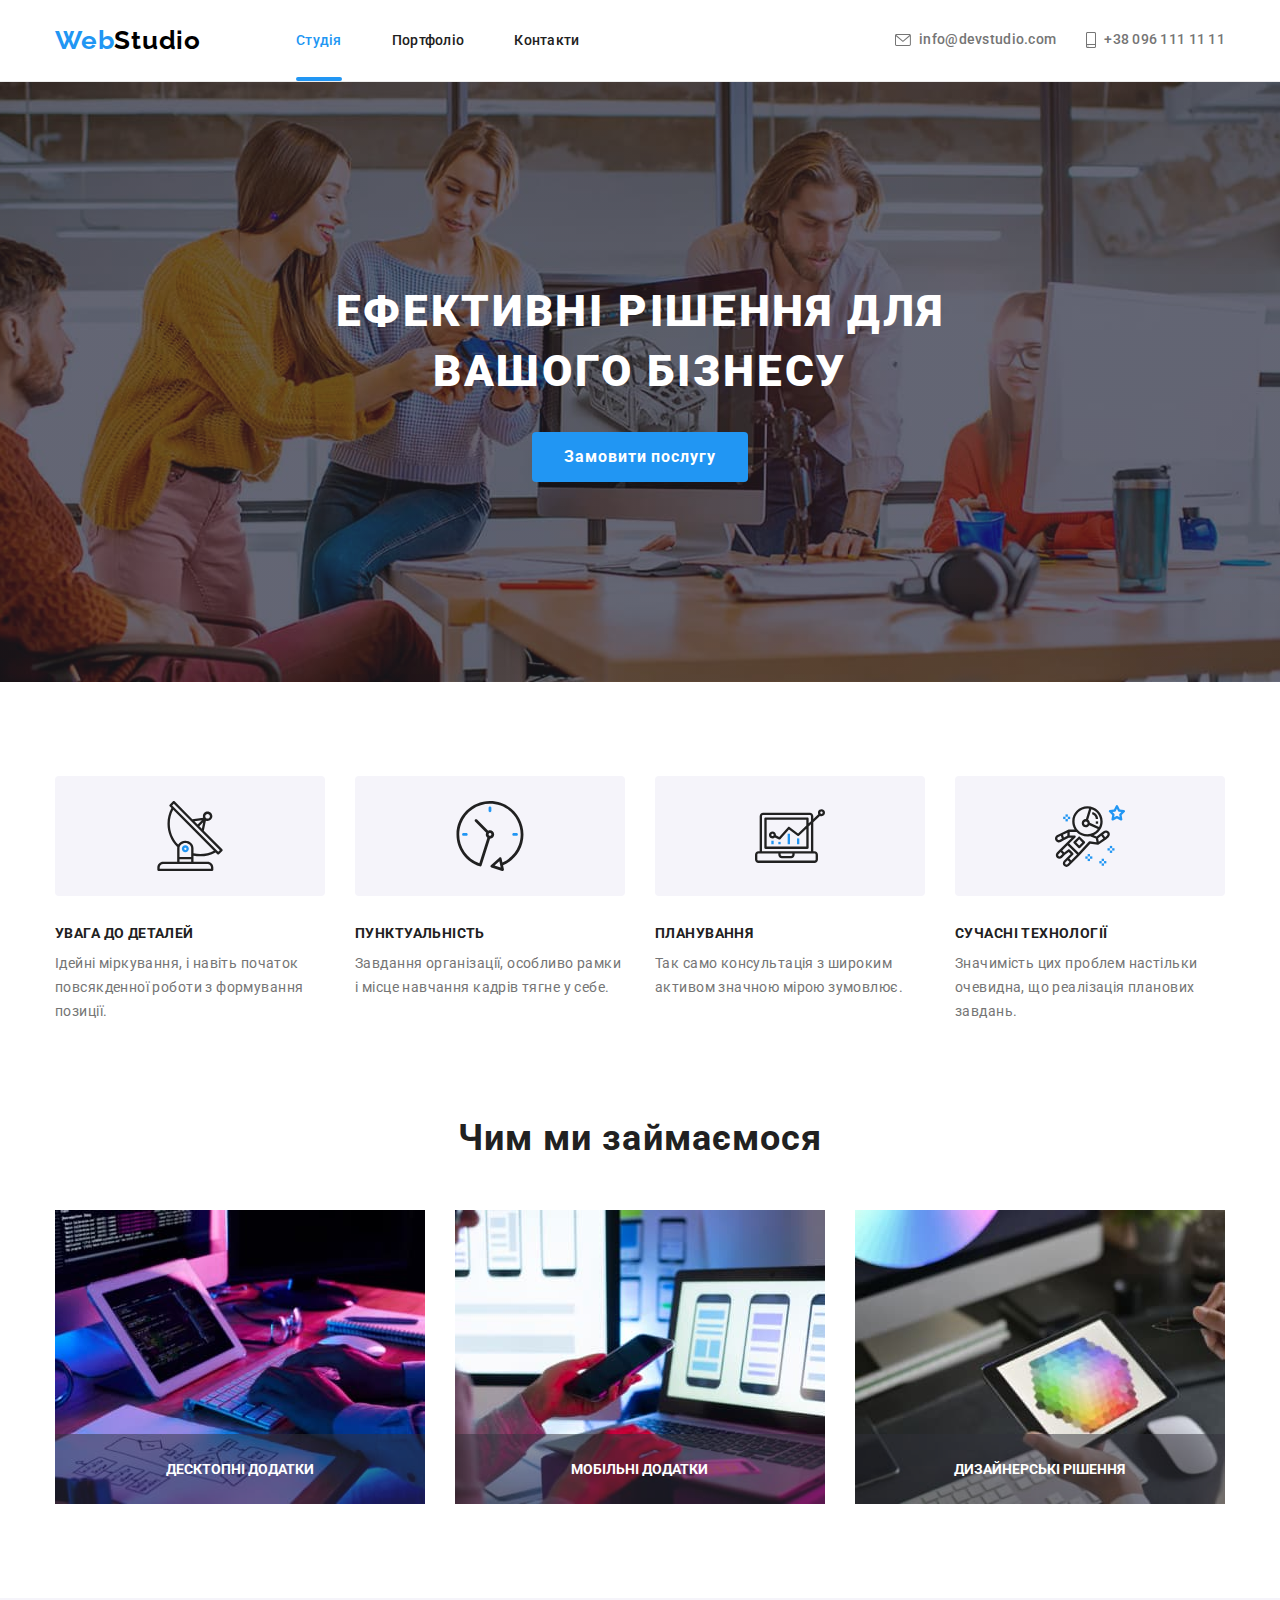
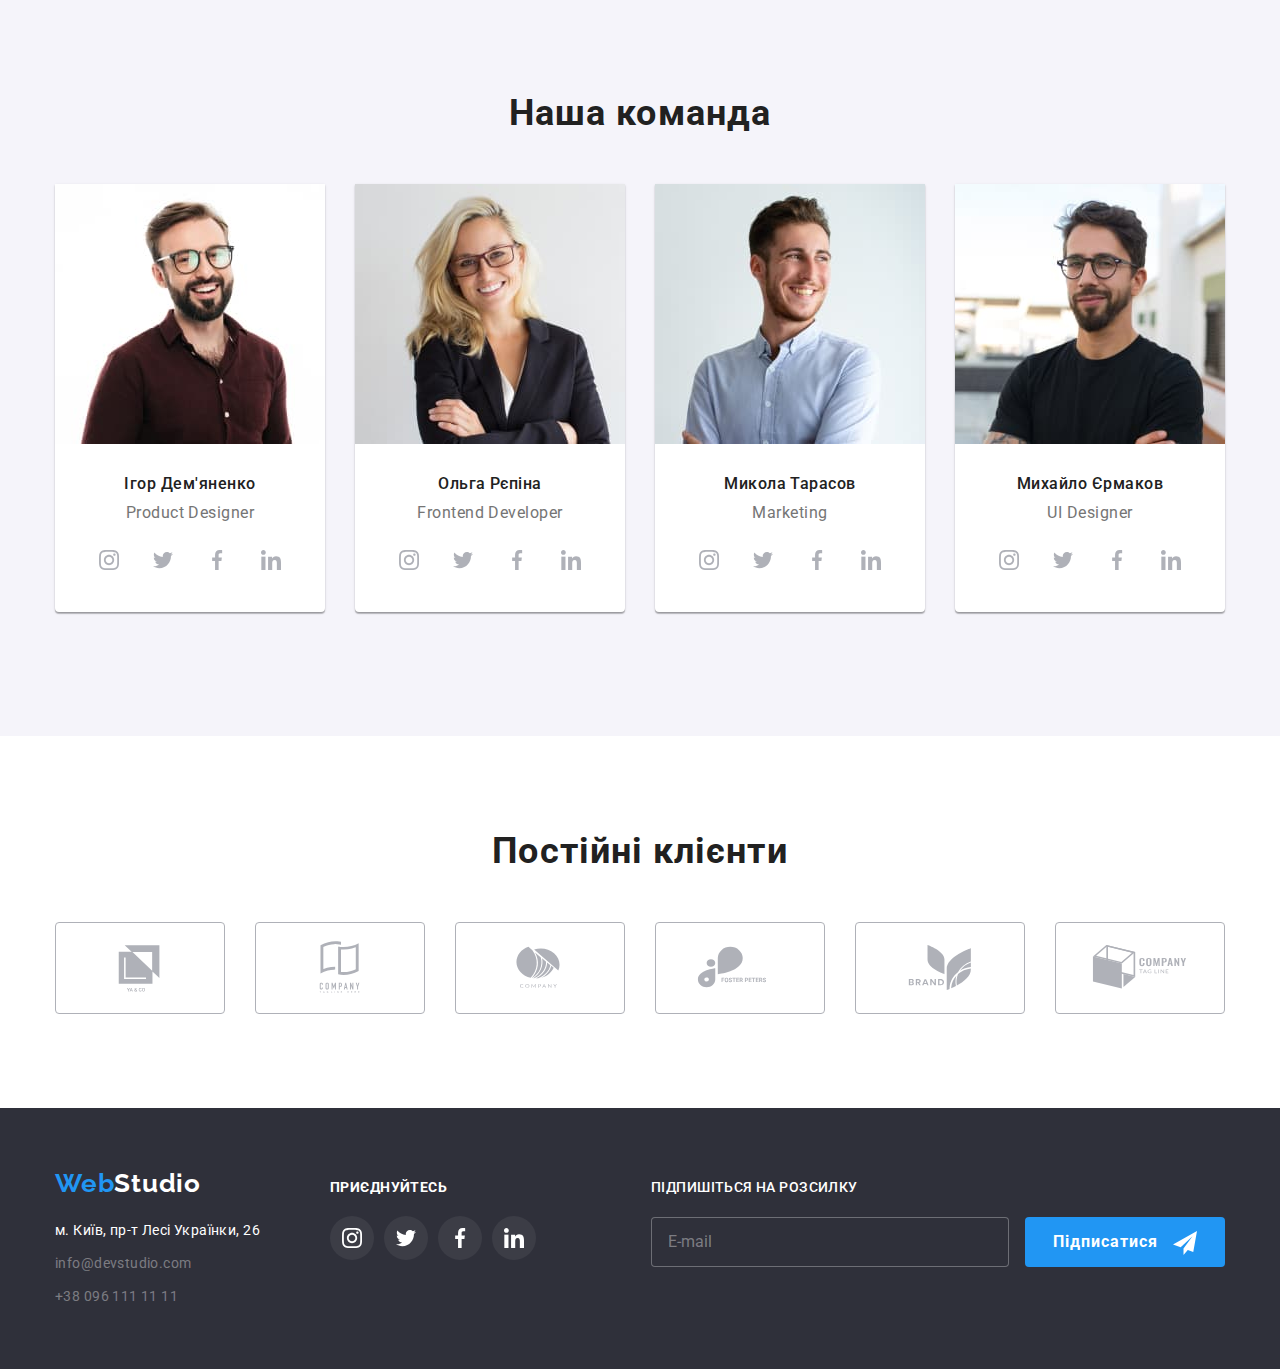
==== commit fbe110a7: "hw-08 correction morning september 28" ====
--- a/index.html
+++ b/index.html
@@ -15,7 +15,7 @@
     />
     <link rel="stylesheet" href="./css/main.min.css" />
   </head>
-  <body class="main-page">
+  <body data-no-scroll class="main-page">
     <!-- Header-->
     <header class="page-header">
       <div class="container header__container">
--- a/css/main.min.css
+++ b/css/main.min.css
@@ -1 +1 @@
-:root{--main-opacity-two: #FFFFFF10;--overlay-cards: rgba(33, 150, 243, 0.9);--element-hero: #2F303A;--strip-applications: #2F303A80;--text-page: #000000;--text-contacts: #757575;--bcg-button: #F5F4FA;--bcg-btn-hero: #188CE8;--border-header: #ECECEC;--border-portfolio: #EEEEEE;--modal-backround: #00000050;--modal-close: #00000010;--icon-social: #AFB1B8;--text-placeholder: rgba(117, 117, 117, 0.5);--border-modal: rgba(33, 33, 33, 0.2);--card-distance: 30px;--time-bezier: 250ms cubic-bezier(0.4, 0, 0.2, 1);--card-shadow: 0px 1px 3px rgba(0, 0, 0, 0.12), 0px 1px 1px rgba(0, 0, 0, 0.14), 0px 2px 1px rgba(0, 0, 0, 0.2);--portfolio-shadow: 0px 1px 1px rgba(0, 0, 0, 0.12), 0px 4px 4px rgba(0, 0, 0, 0.06), 1px 4px 6px rgba(0, 0, 0, 0.16);--shadow-button: 0px 3px 1px rgba(0, 0, 0, 0.1), 0px 1px 2px rgba(0, 0, 0, 0.08), 0px 2px 2px rgba(0, 0, 0, 0.12);--shadow-modal-window: 0px 1px 3px rgba(0, 0, 0, 0.12), 0px 1px 1px rgba(0, 0, 0, 0.14), 0px 2px 1px rgba(0, 0, 0, 0.2)}.services-portfolio,.features,.works,.team,.regular-customers{padding-top:60px;padding-bottom:60px}@media screen and (min-width: 1200px){.services-portfolio,.features,.works,.team,.regular-customers{padding-top:94px;padding-bottom:94px}}h1,h2,h3,h4,p,ul,span{margin-top:0;margin-bottom:0}ul{padding-left:0;list-style:none}img{display:block;max-width:100%;height:auto}body{font-family:"Roboto",sans-serif;background-color:#fff;color:#212121}.pointer{cursor:pointer}.connection__contact,.header__item,.mobile__item,.logo-studio,.cards-portfolio,.mobile-menu__contact--telephon,.mobile-menu__contact--mail,.mobile-menu__social-list,.mobile-menu__social-link{text-decoration:none}.container{padding-left:15px;padding-right:15px}@media screen and (min-width: 480px){.container{width:480px;margin-left:auto;margin-right:auto}}@media screen and (min-width: 768px){.container{width:768px}}@media screen and (min-width: 1200px){.container{width:1200px}}.visually-hidden{position:absolute;white-space:nowrap;width:1px;height:1px;overflow:hidden;border:0;padding:0;clip:rect(0 0 0 0);clip-path:inset(50%);margin:-1px}.connection__contact:hover,.connection__contact:focus{color:#2196f3;fill:#2196f3}.connection__icon{margin-right:10px;fill:var(--text-contacts)}.connection__icon:hover,.connection__icon:focus{fill:#2196f3}.connection__contact{font-size:14px;line-height:1.14;font-weight:500;letter-spacing:.02em;color:var(--text-contacts);transition:color var(--time-bezier)}@media screen and (min-width: 1200px){.connection{display:flex;align-items:center;column-gap:30px}}@media screen and (max-width: 767px){.mobile-menu{position:fixed;top:0;left:0;z-index:111;width:100%;height:100%;background-color:#fff;opacity:0;visibility:hidden;pointer-events:none;transition:opacity var(--time-bezier),visibility var(--time-bezier)}.mobile-menu.is-open{opacity:1;visibility:visible;pointer-events:auto}.mobile-menu__container{position:relative;display:flex;flex-direction:column;justify-content:space-around;height:100%;padding:48px 40px}.mobile-menu__close-btn{line-height:0;position:absolute;top:10px;right:15px;background-color:rgba(0,0,0,0);border:0;padding:0;cursor:pointer;transition:var(--time-bezier)}.mobile-menu__close-btn:hover,.mobile-menu__close-btn:focus{fill:#2196f3}.mobile-menu__close-icon{width:40px;height:40px}.mobile__item.mobile__item--current{color:#2196f3}.mobile-menu__nav-menu{display:inline-block;margin-bottom:auto}.mobile__item{display:block;font-size:40px;font-weight:500;line-height:1.175;color:#212121;letter-spacing:.02em}.mobile__item:not(:last-child){margin-bottom:32px}.mobile__item:hover,.mobile__item:focus{color:#2196f3}.mobile-menu__contact{margin-bottom:64px;display:block}.mobile-menu__contact--telephon{display:block;margin-bottom:32px;font-weight:500;font-size:34px;line-height:1.18;letter-spacing:.02em;color:#2196f3}.mobile-menu__contact--mail{font-weight:500;font-size:24px;line-height:1.17;letter-spacing:.02em;color:var(--text-contacts)}.mobile-menu__social{display:flex;column-gap:10px}.mobile-menu__social-link{display:block;font-weight:500;font-size:18px;line-height:1.22;letter-spacing:.02em;color:#2196f3}.mobile-menu__social-list:not(:last-child){padding-right:10px;border-right:1px solid var(--border-modal)}}@media screen and (max-width: 480px){.mobile-menu{width:100%}}@media screen and (min-width: 768px){.mobile-menu{display:none}}.hero__button{margin-top:30px;padding:10px 24px;font-family:"Roboto",sans-serif;color:#fff;background-color:#2196f3;font-size:16px;line-height:1.88;font-weight:700;letter-spacing:.06em;text-align:center;cursor:pointer;border-radius:4px;border:#2196f3;transition:color var(--time-bezier),background-color var(--time-bezier)}.hero__button:hover,.hero__button:focus{color:#fff;background-color:var(--bcg-btn-hero)}@media screen and (min-width: 1200px){.hero__button{padding:10px 32px}}.backdrop{position:fixed;z-index:999;top:0;left:0;width:100%;height:100%;background-color:var(--modal-backround);transition:opacity var(--time-bezier),visibility var(--time-bezier)}.backdrop.is-hidden{visibility:hidden;opacity:0;pointer-events:none}.modal{width:450px;position:absolute;border-radius:4px;top:50%;left:50%;transform:translate(-50%, -50%);padding:40px;background-color:#fff;box-shadow:var(--shadow-modal-window)}.modal-close-icon{fill:var(--text-page)}.modal-close-icon:hover{fill:#2196f3}.modal-close-btn{display:flex;align-items:center;justify-content:center;position:absolute;top:8px;right:8px;width:30px;height:30px;background-color:#fff;border:1px solid var(--modal-close);border-radius:50%;padding:0;cursor:pointer}@media screen and (max-width: 450px){.modal{width:96%}}@media screen and (min-width: 768px){.modal{width:528px}}.modal-feedback{font-weight:700;font-size:20px;line-height:1.15;text-align:center;color:#212121;margin-bottom:12px}.modal-form{display:flex;flex-direction:column}.modal-form-input{width:100%;height:40px;font-size:12px;border-radius:4px;border:1px solid var(--border-modal);padding-left:42px;transition:border-color var(--time-bezier)}.modal-form-input:focus{border-color:#2196f3;outline:none}.modal-form-input:focus+.icon-modal{fill:#2196f3}.modal-form-text-above{display:block;font-weight:400;font-size:12px;line-height:1.17;color:var(--text-contacts);margin-bottom:4px}.modal-form-message{width:100%;height:120px;font-size:12px;resize:none;border-radius:4px;border:1px solid var(--border-modal);padding:12px 16px;transition:border-color var(--time-bezier)}.modal-form-message:focus{outline:none;border-color:#2196f3}.modal-form-message::placeholder{font-size:12px;line-height:1.17;color:var(--text-placeholder)}.modal-form-field{margin-bottom:10px}.modal-form-icon{position:relative;display:block}.icon-modal{position:absolute;top:50%;left:12px;transform:translateY(-50%);fill:#212121;transition:fill var(--time-bezier)}.modal-form-icon-check{flex-shrink:0;width:16px;height:15px;border:2px solid #212121;border-radius:2px;background-color:#fff;cursor:pointer;margin-right:7px}.modal-form-check{position:absolute;appearance:none;text-decoration-color:#188ce8}.modal-form-check:focus+.modal-form-icon-check{box-shadow:0 0 0 1px #2196f3}.modal-form-check:checked+.modal-form-icon-check{background-color:#2196f3;border:none}.modal-form-check:checked+.modal-form-icon-check .modal-form-icon-policy{display:block}.modal-form-agreement{display:flex;justify-content:center;align-items:center;margin-top:10px;margin-bottom:30px}.modal-form-icon-policy{display:none;fill:#fff}.modal-form-agreement__text{display:flex}.modal-text-policy{display:inline-block;white-space:nowrap;font-size:14px;line-height:1.7;text-decoration:underline;color:#2196f3}.modal-text-policy:hover{text-decoration:none}.modal-text-policy-first{font-size:14px;letter-spacing:.03em;line-height:1.7;color:var(--text-contacts)}.modal-text-policy-first{display:inline-block;white-space:nowrap}.modal-form-submit{cursor:pointer;margin:auto;width:200px;height:50px;font-size:16px;line-height:1.88;font-weight:700;background-color:#2196f3;color:#fff;border:#2196f3;letter-spacing:.06em;border-radius:4px;text-align:center;box-shadow:0px 4px 4px rgba(0,0,0,.25);transition:color var(--time-bezier),background-color var(--time-bezier)}.modal-form-submit:hover,.modal-form-submit:focus{color:#fff;background-color:var(--bcg-btn-hero)}.picture-portfolio{text-align:left;padding-bottom:0px}.cards-portfolio-overlay{position:relative;overflow:hidden}.overlay{display:flex;position:absolute;align-items:center;top:0;left:0;height:100%;width:100%;background-color:rgba(33,150,243,.9);color:#fff;font-size:18px;font-weight:400;line-height:1.56;letter-spacing:.03em;padding:0 24px;overflow:auto;transform:translateY(100%);transition:transform var(--time-bezier)}.cards-portfolio:hover .overlay,.cards-portfolio:focus .overlay{transform:translateY(0)}.menu-description{border-left:1px solid var(--border-portfolio);border-bottom:1px solid var(--border-portfolio);border-right:1px solid var(--border-portfolio);padding:20px 24px;flex-grow:1}.logo-studio{font-family:"Raleway",sans-serif;font-size:24px;font-weight:700;line-height:1.17;letter-spacing:.03em}.logo-studio__first-title{color:#2196f3}.logo-studio__second-title{color:var(--text-page)}.logo-studio__third-title{color:#fff}@media screen and (min-width: 1200px){.logo-studio{font-size:26px;line-height:1.19}}.list-button{font-family:"Roboto",sans-serif;font-weight:500;font-size:16px;line-height:1.63;letter-spacing:.03em;color:#212121;background-color:var(--bcg-button);border:var(--bcg-button);border-radius:4px;padding:6px 22px;cursor:pointer;transition:color var(--time-bezier),background-color var(--time-bezier),box-shadow var(--time-bezier)}.list-button:hover,.list-button:focus{color:#fff;background-color:#2196f3;box-shadow:var(--shadow-button)}.list-button.list-button--active{background-color:#2196f3;color:#fff;box-shadow:var(--shadow-button)}@media screen and (max-width: 767px){.header__nav-menu{display:none}.connection__header{display:none}.open-mobile-menu-btn{line-height:0;border:none;background-color:rgba(0,0,0,0);padding:0;cursor:pointer;transition:var(--time-bezier)}.open-mobile-menu-btn:hover,.open-mobile-menu-btn:focus{fill:#2196f3}.open-mobile-menu-btn__icon{width:40px;height:40px}.page-header{padding-top:10px;padding-bottom:10px;border-bottom:1px solid var(--border-header)}}.header__container{display:flex;align-items:center;justify-content:space-between}@media screen and (min-width: 768px){.open-mobile-menu-btn{display:none}.header__nav-menu,.header__navigation{display:flex;align-items:center}.header__item{position:relative;font-size:14px;line-height:1.14;font-weight:500;letter-spacing:.02em;color:#212121;transition:color var(--time-bezier)}.header__item:hover,.header__item:focus{color:#2196f3;fill:#2196f3}.header__item.header__item--current{color:#2196f3}.header__nav-menu{column-gap:50px}.header__navigation{column-gap:87px}.header__item--current::after{content:"";position:absolute;bottom:-33px;left:0;width:100%;height:4px;background-color:#2196f3;border-radius:2px}.connection__icon{margin-right:8px;fill:var(--text-contacts);align-items:center}.connection__contact{display:flex;align-items:center;font-size:12px;line-height:1.17;font-weight:500;letter-spacing:.02em;color:var(--text-contacts);transition:color var(--time-bezier)}.connection__header--mail{margin-bottom:10px}.connection__header{display:flex;flex-direction:column}.page-header{padding-top:21px;padding-bottom:21px;border-bottom:1px solid var(--border-header)}}@media screen and (min-width: 1200px){.header__navigation{column-gap:95px}}.hero{padding:118px 0;text-align:center;background-position:center;background-repeat:no-repeat;background-image:linear-gradient(rgba(47, 48, 58, 0.4), rgba(47, 48, 58, 0.4)),url(../images/Header-Mobx1.jpg)}@media screen and (min-device-pixel-ratio: 2)and (min-width: 480px),screen and (min-resolution: 192dpi)and (min-width: 480px),screen and (min-resolution: 2dppx)and (min-width: 480px){.hero{background-image:linear-gradient(rgba(47, 48, 58, 0.4), rgba(47, 48, 58, 0.4)),url(../images/Header-Mob@x2.jpg)}}.hero__title{color:#fff;font-size:26px;line-height:1.62;font-weight:900;text-transform:uppercase;text-align:center;letter-spacing:.06em}@media screen and (min-width: 768px){.hero{background-image:linear-gradient(rgba(47, 48, 58, 0.4), rgba(47, 48, 58, 0.4)),url(../images/Header-Tabx1.jpg)}}@media screen and (min-device-pixel-ratio: 2)and (min-width: 768px),screen and (min-resolution: 192dpi)and (min-width: 768px),screen and (min-resolution: 2dppx)and (min-width: 768px){.hero{background-image:linear-gradient(rgba(47, 48, 58, 0.4), rgba(47, 48, 58, 0.4)),url(../images/Header-Tab@x2.jpg)}}@media screen and (min-width: 1200px){.hero{padding:200px 0;max-width:1600px;margin:0 auto;background-size:cover;background-image:linear-gradient(rgba(47, 48, 58, 0.4), rgba(47, 48, 58, 0.4)),url(../images/Header-Descx1.jpg)}.hero__title{font-size:44px;line-height:1.36}}@media screen and (min-device-pixel-ratio: 2)and (min-width: 1200px),screen and (min-resolution: 192dpi)and (min-width: 1200px),screen and (min-resolution: 2dppx)and (min-width: 1200px){.hero{background-image:linear-gradient(rgba(47, 48, 58, 0.4), rgba(47, 48, 58, 0.4)),url(../images/Header-Desc@x2.jpg)}}.footer{background-color:var(--element-hero);padding:60px 0 60px 0}.footer-general{display:flex}@media screen and (max-width: 767px){.footer-general{flex-direction:column}}.footer-nav,.footer-social{display:inline-block}@media screen and (max-width: 1199px){.footer-form{display:inline-block;text-align:center}.footer-nav,.footer-social{text-align:center;margin-bottom:60px}.footer-general{justify-content:space-around;flex-wrap:wrap}.footer-mail-subscribe{display:block}}.connection__contact-direct{font-size:14px;line-height:1.71;letter-spacing:.03em;font-weight:400;color:rgba(255,255,255,.3764705882)}.footer-connection__contact:not(:last-child){margin-bottom:8px}.footer-contacts{margin-top:20px}.adress{font-size:14px;line-height:1.71;letter-spacing:.03em;font-weight:400;color:#fff}.footer-social-join{font-size:14px;font-weight:700;line-height:1.14;text-transform:uppercase;color:#fff;letter-spacing:.03em;margin-bottom:20px}.social-list-footer{display:flex;justify-content:center;column-gap:10px}.social-link-footer{display:flex;align-items:center;justify-content:center;width:44px;height:44px;border-radius:50%;background-color:var(--main-opacity-two);transition:background-color var(--time-bezier)}.social-link-footer:hover,.social-link-footer:focus{background-color:#2196f3}.footer-form-subscribe{font-weight:700;font-size:14px;line-height:1.43;letter-spacing:.03em;text-transform:uppercase;color:#fff;margin-bottom:20px}.user-mail-input{width:100%;height:50px;margin-bottom:20px;color:#fff;font-size:16px;line-height:1.25;padding-left:16px;border-radius:4px;border:1px solid rgba(255,255,255,.3);background-color:var(--element-hero)}.user-mail-input::placeholder{font-weight:400;font-size:16px;line-height:1.25;color:rgba(255,255,255,.3764705882);margin-left:16px}.footer-form-sending{margin:auto;width:200px;height:50px;font-size:16px;line-height:1.88;font-weight:700;background-color:#2196f3;color:#fff;border:#2196f3;letter-spacing:.06em;border-radius:4px;cursor:pointer;text-align:center;transition:color var(--time-bezier),background-color var(--time-bezier)}.footer-form-sending:hover,.footer-form-sending:focus{color:#fff;background-color:var(--bcg-btn-hero)}.icon-send-plane{display:inline-block;vertical-align:middle;fill:#fff;margin-left:12px}@media screen and (min-width: 768px){.user-mail-input{width:450px}.footer-form{margin-top:60px}.footer{position:relative}}@media screen and (min-width: 1200px){.footer-general{align-items:baseline}.footer-social,.footer-nav{position:static}.footer-social{margin-left:70px}.footer-form{margin-top:0;margin-left:auto}.footer-form-subscribe{font-weight:500}.footer-mail-subscribe{margin-right:12px}.user-mail-input{width:358px}.icon-send-plane{margin-left:10px}.footer-connection__contact:not(:last-child){margin-bottom:9px}.footer-social-join{display:inline-block}.social-list-footer{padding-bottom:0}}.regular-customers__title{text-align:center;margin-bottom:30px}.regular-customers__icon-logo{width:106px;height:60px;fill:var(--icon-social);transition:fill var(--time-bezier)}.regular-customers__link:hover .regular-customers__icon-logo,.regular-customers__link:focus .regular-customers__icon-logo{fill:#2196f3}.regular-customers__logo{display:flex;flex-wrap:wrap;justify-content:center;gap:30px}.regular-customers__icon-clients{width:calc((100% - 30px)/2)}.regular-customers__link{display:flex;align-items:center;justify-content:center;height:92px;border-radius:4px;border:1px solid var(--icon-social);background-color:#fff;transition:border var(--time-bezier)}.regular-customers__link:hover,.regular-customers__link:focus{border:1px solid #2196f3}@media screen and (min-width: 768px){.regular-customers__icon-clients{width:calc((100% - 60px)/3)}}@media screen and (min-width: 1200px){.regular-customers__icon-clients{width:calc((100% - 150px)/6)}}.socila-list{display:flex;justify-content:center;column-gap:10px}.social-list__icon{width:20px;height:20px;fill:var(--icon-social);transition:fill var(--time-bezier)}.footer-social__icon{fill:#fff;width:20px;height:20px;transition:fill var(--time-bezier)}.social-list__link{display:flex;align-items:center;justify-content:center;width:44px;height:44px;border-radius:50%;background-color:#fff;transition:background-color var(--time-bezier)}.social-list__link:hover,.social-list__link:focus{background-color:#2196f3}.social-list__link:hover .social-list__icon,.social-list__link:focus .social-list__icon{fill:#fff}.team{background-color:var(--bcg-button)}.team__employee{margin-bottom:10px;font-size:16px;font-weight:500;line-height:1.19;letter-spacing:.03em}.team__direction{font-size:16px;font-weight:400;line-height:1.19;letter-spacing:.03em;color:var(--text-contacts);margin-bottom:16px}.team__foto-member{max-width:100%;margin:0 auto;height:auto}.team__title{text-align:center;margin-bottom:30px}.team__foto{text-align:center;background-color:#fff;border-radius:0 0 4px 4px;box-shadow:var(--card-shadow)}.team__members{padding-top:30px;padding-bottom:30px}@media screen and (min-width: 768px){.team__foto{width:calc((100% - 30px)/2)}}@media screen and (min-width: 1200px){.team__menu{display:flex;gap:30px}.team__foto{width:calc((100% - 90px)/4);margin-bottom:30px}}@media screen and (max-width: 1199px){.work{display:none}}@media screen and (min-width: 1200px){.work__menu-foto{display:flex;justify-content:space-between}.work__foto-work{position:relative;width:calc((100% - 60px)/3)}.work__title,.team__title,.regular-customers__title{font-size:36px;line-height:1.17;font-weight:700;letter-spacing:.03em;text-align:center;margin-bottom:50px}.work{padding-bottom:94px}.work__text-applcations{font-size:14px;line-height:1.43;text-transform:uppercase;font-weight:700;color:#fff}.work__applications{position:absolute;display:flex;align-items:center;justify-content:center;bottom:0;left:0;width:100%;height:70px;background-color:var(--strip-applications)}}.menu-nav-porfolio{display:flex;flex-wrap:wrap;row-gap:15px;margin-bottom:40px}.button-menu{margin-right:9px}.first{padding:6px 25px}.menu-portfolio{width:304px;font-weight:700;font-size:18px;line-height:2;letter-spacing:.06em;color:#212121}.service-name{font-weight:400;font-size:16px;line-height:1.88;letter-spacing:.03em;color:var(--text-contacts);margin-top:4px}.cards-portfolio{display:flex;flex-direction:column;height:100%;transition:box-shadow var(--time-bezier)}.cards-portfolio:hover,.cards-portfolio:focus{box-shadow:var(--portfolio-shadow)}.menu-service{display:flex;flex-wrap:wrap}@media screen and (max-width: 1199px){.menu-service{gap:30px}}img{display:block;width:450px}@media screen and (min-width: 768px){.menu-nav-porfolio{justify-content:center;margin-bottom:30px}img{width:354px}.picture-portfolio{display:inline-block;width:calc((100% - 30px)/2)}}@media screen and (min-width: 1200px){.menu-portfolio{width:100%}.menu-nav-porfolio{margin-bottom:50px}.menu-service{margin-top:calc(-1*var(--card-distance));margin-left:calc(-1*var(--card-distance))}.menu-service>.picture-portfolio{flex-basis:calc(33.3333333333% - var(--card-distance));margin-left:var(--card-distance);margin-top:var(--card-distance)}img{width:370px}}.team__menu{display:flex;flex-wrap:wrap;gap:30px}.features__features-card{margin-bottom:30px}.features__description{text-align:center;font-size:14px;font-weight:700;line-height:1.14;letter-spacing:.03em;text-transform:uppercase;margin-bottom:10px}.features__advantage{display:flex;align-items:center;justify-content:center;height:120px;border-radius:4px;background-color:var(--bcg-button);margin-bottom:30px}.features__transcript{font-size:14px;line-height:1.71;letter-spacing:.03em;color:var(--text-contacts)}@media screen and (min-width: 768px){.features__features-card{width:354px;display:inline-block}.features__features-menu{display:flex;flex-wrap:wrap;gap:30px}.features__features-card{width:calc((100% - 30px)/2)}.features__description{text-align:left}}@media screen and (min-width: 1200px){.features__features-menu{display:flex;justify-content:space-between}.features__features-card{width:calc((100% - 90px)/4)}.features__features-card{margin-bottom:0}}/*# sourceMappingURL=main.min.css.map */+:root{--main-opacity-two: #FFFFFF10;--overlay-cards: rgba(33, 150, 243, 0.9);--element-hero: #2F303A;--strip-applications: #2F303A80;--text-page: #000000;--text-contacts: #757575;--bcg-button: #F5F4FA;--bcg-btn-hero: #188CE8;--border-header: #ECECEC;--border-portfolio: #EEEEEE;--modal-backround: #00000050;--modal-close: #00000010;--icon-social: #AFB1B8;--text-placeholder: rgba(117, 117, 117, 0.5);--border-modal: rgba(33, 33, 33, 0.2);--card-distance: 30px;--time-bezier: 250ms cubic-bezier(0.4, 0, 0.2, 1);--card-shadow: 0px 1px 3px rgba(0, 0, 0, 0.12), 0px 1px 1px rgba(0, 0, 0, 0.14), 0px 2px 1px rgba(0, 0, 0, 0.2);--portfolio-shadow: 0px 1px 1px rgba(0, 0, 0, 0.12), 0px 4px 4px rgba(0, 0, 0, 0.06), 1px 4px 6px rgba(0, 0, 0, 0.16);--shadow-button: 0px 3px 1px rgba(0, 0, 0, 0.1), 0px 1px 2px rgba(0, 0, 0, 0.08), 0px 2px 2px rgba(0, 0, 0, 0.12);--shadow-modal-window: 0px 1px 3px rgba(0, 0, 0, 0.12), 0px 1px 1px rgba(0, 0, 0, 0.14), 0px 2px 1px rgba(0, 0, 0, 0.2)}.services-portfolio,.features,.works,.team,.regular-customers{padding-top:60px;padding-bottom:60px}@media screen and (min-width: 1200px){.services-portfolio,.features,.works,.team,.regular-customers{padding-top:94px;padding-bottom:94px}}h1,h2,h3,h4,p,ul,span{margin-top:0;margin-bottom:0}ul{padding-left:0;list-style:none}img{display:block;max-width:100%;height:auto}body{font-family:"Roboto",sans-serif;background-color:#fff;color:#212121}.no-scroll{overflow:hidden}.pointer{cursor:pointer}.connection__contact,.header__item,.mobile__item,.logo-studio,.cards-portfolio,.mobile-menu__contact--telephon,.mobile-menu__contact--mail,.mobile-menu__social-list,.mobile-menu__social-link{text-decoration:none}.container{padding-left:15px;padding-right:15px}@media screen and (min-width: 480px){.container{width:480px;margin-left:auto;margin-right:auto}}@media screen and (min-width: 768px){.container{width:768px}}@media screen and (min-width: 1200px){.container{width:1200px}}.visually-hidden{position:absolute;white-space:nowrap;width:1px;height:1px;overflow:hidden;border:0;padding:0;clip:rect(0 0 0 0);clip-path:inset(50%);margin:-1px}.connection__contact:hover .connection__icon,.connection__contact:focus .connection__icon{fill:#2196f3}.connection__contact:hover,.connection__contact:focus{color:#2196f3}.connection__icon{margin-right:10px;fill:var(--text-contacts)}.connection__contact{font-size:14px;line-height:1.14;font-weight:500;letter-spacing:.02em;color:var(--text-contacts);transition:color var(--time-bezier)}@media screen and (min-width: 1200px){.connection{display:flex;align-items:center;column-gap:30px}}@media screen and (max-width: 767px){.mobile-menu{position:fixed;top:0;left:0;z-index:111;width:100%;height:100%;background-color:#fff;opacity:0;visibility:hidden;pointer-events:none;transition:opacity var(--time-bezier),visibility var(--time-bezier)}.mobile-menu.is-open{opacity:1;visibility:visible;pointer-events:auto}.mobile-menu__container{position:relative;display:flex;flex-direction:column;justify-content:space-around;height:100%;padding:48px 40px}.mobile-menu__close-btn{line-height:0;position:absolute;top:10px;right:15px;background-color:rgba(0,0,0,0);border:0;padding:0;cursor:pointer;transition:var(--time-bezier)}.mobile-menu__close-btn:hover,.mobile-menu__close-btn:focus{fill:#2196f3}.mobile-menu__close-icon{width:40px;height:40px}.mobile__item.mobile__item--current{color:#2196f3}.mobile-menu__nav-menu{display:inline-block;margin-bottom:auto}.mobile__item{display:block;font-size:40px;font-weight:500;line-height:1.175;color:#212121;letter-spacing:.02em}.mobile__item:not(:last-child){margin-bottom:32px}.mobile__item:hover,.mobile__item:focus{color:#2196f3}.mobile-menu__contact{margin-bottom:64px;display:block}.mobile-menu__contact--telephon{display:block;margin-bottom:32px;font-weight:500;font-size:34px;line-height:1.18;letter-spacing:.02em;color:#2196f3}.mobile-menu__contact--mail{font-weight:500;font-size:24px;line-height:1.17;letter-spacing:.02em;color:var(--text-contacts)}.mobile-menu__social{display:flex;column-gap:10px}.mobile-menu__social-link{display:block;font-weight:500;font-size:18px;line-height:1.22;letter-spacing:.02em;color:#2196f3}.mobile-menu__social-list:not(:last-child){padding-right:10px;border-right:1px solid var(--border-modal)}}@media screen and (max-width: 480px){.mobile-menu{width:100%}}@media screen and (min-width: 768px){.mobile-menu{display:none}}.hero__button{margin-top:30px;padding:10px 24px;font-family:"Roboto",sans-serif;color:#fff;background-color:#2196f3;font-size:16px;line-height:1.88;font-weight:700;letter-spacing:.06em;text-align:center;cursor:pointer;border-radius:4px;border:#2196f3;transition:color var(--time-bezier),background-color var(--time-bezier)}.hero__button:hover,.hero__button:focus{color:#fff;background-color:var(--bcg-btn-hero)}@media screen and (min-width: 1200px){.hero__button{padding:10px 32px}}.backdrop{position:fixed;z-index:999;top:0;left:0;width:100%;height:100%;background-color:var(--modal-backround);transition:opacity var(--time-bezier),visibility var(--time-bezier)}.backdrop.is-hidden{visibility:hidden;opacity:0;pointer-events:none}.modal{width:450px;position:absolute;border-radius:4px;top:50%;left:50%;transform:translate(-50%, -50%);padding:40px;background-color:#fff;box-shadow:var(--shadow-modal-window)}.modal-close-icon{fill:var(--text-page)}.modal-close-icon:hover{fill:#2196f3}.modal-close-btn{display:flex;align-items:center;justify-content:center;position:absolute;top:8px;right:8px;width:30px;height:30px;background-color:#fff;border:1px solid var(--modal-close);border-radius:50%;padding:0;cursor:pointer}@media screen and (max-width: 450px){.modal{width:96%}}@media screen and (min-width: 768px){.modal{width:528px}}.modal-feedback{font-weight:700;font-size:20px;line-height:1.15;text-align:center;color:#212121;margin-bottom:12px}.modal-form{display:flex;flex-direction:column}.modal-form-input{width:100%;height:40px;font-size:12px;border-radius:4px;border:1px solid var(--border-modal);padding-left:42px;transition:border-color var(--time-bezier)}.modal-form-input:focus{border-color:#2196f3;outline:none}.modal-form-input:focus+.icon-modal{fill:#2196f3}.modal-form-text-above{display:block;font-weight:400;font-size:12px;line-height:1.17;color:var(--text-contacts);margin-bottom:4px}.modal-form-message{width:100%;height:120px;font-size:12px;resize:none;border-radius:4px;border:1px solid var(--border-modal);padding:12px 16px;transition:border-color var(--time-bezier)}.modal-form-message:focus{outline:none;border-color:#2196f3}.modal-form-message::placeholder{font-size:12px;line-height:1.17;color:var(--text-placeholder)}.modal-form-field{margin-bottom:10px}.modal-form-icon{position:relative;display:block}.icon-modal{position:absolute;top:50%;left:12px;transform:translateY(-50%);fill:#212121;transition:fill var(--time-bezier)}.modal-form-icon-check{flex-shrink:0;width:16px;height:15px;border:2px solid #212121;border-radius:2px;background-color:#fff;cursor:pointer;margin-right:7px}.modal-form-check{position:absolute;appearance:none;text-decoration-color:#188ce8}.modal-form-check:focus+.modal-form-icon-check{box-shadow:0 0 0 1px #2196f3}.modal-form-check:checked+.modal-form-icon-check{background-color:#2196f3;border:none}.modal-form-check:checked+.modal-form-icon-check .modal-form-icon-policy{display:block}.modal-form-agreement{display:flex;justify-content:center;align-items:center;margin-top:10px;margin-bottom:30px}.modal-form-icon-policy{display:none;fill:#fff}.modal-form-agreement__text{display:flex}.modal-text-policy{display:inline-block;white-space:wrap;font-size:14px;line-height:1.7;text-decoration:underline;color:#2196f3}.modal-text-policy:hover{text-decoration:none}.modal-text-policy-first{font-size:14px;letter-spacing:.03em;line-height:1.7;color:var(--text-contacts)}.modal-text-policy-first{display:inline-block;white-space:wrap}@media screen and (min-width: 450px){.modal-text-policy,.modal-text-policy-first{white-space:nowrap}}.modal-form-submit{cursor:pointer;margin:auto;width:200px;height:50px;font-size:16px;line-height:1.88;font-weight:700;background-color:#2196f3;color:#fff;border:#2196f3;letter-spacing:.06em;border-radius:4px;text-align:center;box-shadow:0px 4px 4px rgba(0,0,0,.25);transition:color var(--time-bezier),background-color var(--time-bezier)}.modal-form-submit:hover,.modal-form-submit:focus{color:#fff;background-color:var(--bcg-btn-hero)}.picture-portfolio{text-align:left;padding-bottom:0px}.cards-portfolio-overlay{position:relative;overflow:hidden}.overlay{display:flex;position:absolute;align-items:center;top:0;left:0;height:100%;width:100%;background-color:rgba(33,150,243,.9);color:#fff;font-size:18px;font-weight:400;line-height:1.56;letter-spacing:.03em;padding:0 24px;overflow:auto;transform:translateY(100%);transition:transform var(--time-bezier)}.cards-portfolio:hover .overlay,.cards-portfolio:focus .overlay{transform:translateY(0)}.logo-studio{font-family:"Raleway",sans-serif;font-size:24px;font-weight:700;line-height:1.17;letter-spacing:.03em}.logo-studio__first-title{color:#2196f3}.logo-studio__second-title{color:var(--text-page)}.logo-studio__third-title{color:#fff}@media screen and (min-width: 1200px){.logo-studio{font-size:26px;line-height:1.19}}.list-button{font-family:"Roboto",sans-serif;font-weight:500;font-size:16px;line-height:1.63;letter-spacing:.03em;color:#212121;background-color:var(--bcg-button);border:var(--bcg-button);border-radius:4px;padding:6px 22px;cursor:pointer;transition:color var(--time-bezier),background-color var(--time-bezier),box-shadow var(--time-bezier)}.list-button:hover,.list-button:focus{color:#fff;background-color:#2196f3;box-shadow:var(--shadow-button)}.list-button.list-button--active{background-color:#2196f3;color:#fff;box-shadow:var(--shadow-button)}@media screen and (max-width: 767px){.header__nav-menu{display:none}.connection__header{display:none}.open-mobile-menu-btn{line-height:0;border:none;background-color:rgba(0,0,0,0);padding:0;cursor:pointer;transition:var(--time-bezier)}.open-mobile-menu-btn:hover,.open-mobile-menu-btn:focus{fill:#2196f3}.open-mobile-menu-btn__icon{width:40px;height:40px}.page-header{padding-top:10px;padding-bottom:10px;border-bottom:1px solid var(--border-header)}}.header__container{display:flex;align-items:center;justify-content:space-between}@media screen and (min-width: 768px){.open-mobile-menu-btn{display:none}.header__nav-menu,.header__navigation{display:flex;align-items:center}.header__item{position:relative;font-size:14px;line-height:1.14;font-weight:500;letter-spacing:.02em;color:#212121;transition:color var(--time-bezier)}.header__item:hover,.header__item:focus{color:#2196f3;fill:#2196f3}.header__item.header__item--current{color:#2196f3}.header__nav-menu{column-gap:50px}.header__navigation{column-gap:87px}.header__item--current::after{content:"";position:absolute;bottom:-33px;left:0;width:100%;height:4px;background-color:#2196f3;border-radius:2px}.connection__icon{margin-right:8px;fill:var(--text-contacts);align-items:center}.connection__contact{display:flex;align-items:center;font-size:12px;line-height:1.17;font-weight:500;letter-spacing:.02em;color:var(--text-contacts);transition:color var(--time-bezier)}.connection__header--mail{margin-bottom:10px}.connection__header{display:flex;flex-direction:column}.page-header{padding-top:21px;padding-bottom:21px;border-bottom:1px solid var(--border-header)}}@media screen and (min-width: 1200px){.header__navigation{column-gap:95px}.connection__header--mail{margin-bottom:0}.connection__header{flex-direction:row;align-items:center}.page-header{padding:25px 0}.connection__contact{font-size:14px;line-height:1.14}}.hero{padding:118px 0;text-align:center;background-position:center;background-repeat:no-repeat;background-image:linear-gradient(rgba(47, 48, 58, 0.4), rgba(47, 48, 58, 0.4)),url(../images/Header-Mobx1.jpg)}@media screen and (min-device-pixel-ratio: 2)and (min-width: 480px),screen and (min-resolution: 192dpi)and (min-width: 480px),screen and (min-resolution: 2dppx)and (min-width: 480px){.hero{background-image:linear-gradient(rgba(47, 48, 58, 0.4), rgba(47, 48, 58, 0.4)),url(../images/Header-Mob@x2.jpg)}}.hero__title{color:#fff;font-size:26px;line-height:1.62;font-weight:900;text-transform:uppercase;text-align:center;letter-spacing:.06em}@media screen and (min-width: 768px){.hero{background-image:linear-gradient(rgba(47, 48, 58, 0.4), rgba(47, 48, 58, 0.4)),url(../images/Header-Tabx1.jpg)}}@media screen and (min-device-pixel-ratio: 2)and (min-width: 768px),screen and (min-resolution: 192dpi)and (min-width: 768px),screen and (min-resolution: 2dppx)and (min-width: 768px){.hero{background-image:linear-gradient(rgba(47, 48, 58, 0.4), rgba(47, 48, 58, 0.4)),url(../images/Header-Tab@x2.jpg)}}@media screen and (min-width: 1200px){.hero{padding:200px 0;max-width:1600px;margin:0 auto;background-size:cover;background-image:linear-gradient(rgba(47, 48, 58, 0.4), rgba(47, 48, 58, 0.4)),url(../images/Header-Descx1.jpg)}.hero__title{font-size:44px;line-height:1.36}}@media screen and (min-device-pixel-ratio: 2)and (min-width: 1200px),screen and (min-resolution: 192dpi)and (min-width: 1200px),screen and (min-resolution: 2dppx)and (min-width: 1200px){.hero{background-image:linear-gradient(rgba(47, 48, 58, 0.4), rgba(47, 48, 58, 0.4)),url(../images/Header-Desc@x2.jpg)}}.footer{background-color:var(--element-hero);padding:60px 0 60px 0}.footer-general{display:flex}@media screen and (max-width: 767px){.footer-general{flex-direction:column}}.footer-nav,.footer-social{display:inline-block}@media screen and (max-width: 1199px){.footer-form{display:inline-block;text-align:center}.footer-nav,.footer-social{text-align:center;margin-bottom:60px}.footer-general{justify-content:space-around;flex-wrap:wrap}.footer-mail-subscribe{display:block}}.connection__contact-direct{font-size:14px;line-height:1.71;letter-spacing:.03em;font-weight:400;color:rgba(255,255,255,.3764705882)}.footer-connection__contact:not(:last-child){margin-bottom:8px}.footer-contacts{margin-top:20px}.adress{font-size:14px;line-height:1.71;letter-spacing:.03em;font-weight:400;color:#fff}.footer-social-join{font-size:14px;font-weight:700;line-height:1.14;text-transform:uppercase;color:#fff;letter-spacing:.03em;margin-bottom:20px}.social-list-footer{display:flex;justify-content:center;column-gap:10px}.social-link-footer{display:flex;align-items:center;justify-content:center;width:44px;height:44px;border-radius:50%;background-color:var(--main-opacity-two);transition:background-color var(--time-bezier)}.social-link-footer:hover,.social-link-footer:focus{background-color:#2196f3}.footer-form-subscribe{font-weight:700;font-size:14px;line-height:1.43;letter-spacing:.03em;text-transform:uppercase;color:#fff;margin-bottom:20px}.user-mail-input{width:100%;height:50px;margin-bottom:20px;color:#fff;font-size:16px;line-height:1.25;padding-left:16px;border-radius:4px;border:1px solid rgba(255,255,255,.3);background-color:var(--element-hero)}.user-mail-input::placeholder{font-weight:400;font-size:16px;line-height:1.25;color:rgba(255,255,255,.3764705882);margin-left:16px}.footer-form-sending{margin:auto;width:200px;height:50px;font-size:16px;line-height:1.88;font-weight:700;background-color:#2196f3;color:#fff;border:#2196f3;letter-spacing:.06em;border-radius:4px;cursor:pointer;text-align:center;transition:color var(--time-bezier),background-color var(--time-bezier)}.footer-form-sending:hover,.footer-form-sending:focus{color:#fff;background-color:var(--bcg-btn-hero)}.icon-send-plane{display:inline-block;vertical-align:middle;fill:#fff;margin-left:12px}@media screen and (min-width: 768px){.user-mail-input{width:450px}.footer-form{margin-top:60px}.footer{position:relative}}@media screen and (min-width: 1200px){.footer-general{align-items:baseline}.footer-social,.footer-nav{position:static}.footer-social{margin-left:70px}.footer-form{margin-top:0;margin-left:auto}.footer-form-subscribe{font-weight:500}.footer-mail-subscribe{margin-right:12px}.user-mail-input{width:358px}.icon-send-plane{margin-left:10px}.footer-connection__contact:not(:last-child){margin-bottom:9px}.footer-social-join{display:inline-block}.social-list-footer{padding-bottom:0}}.regular-customers__title{text-align:center;margin-bottom:30px}.regular-customers__icon-logo{width:106px;height:60px;fill:var(--icon-social);transition:fill var(--time-bezier)}.regular-customers__link:hover .regular-customers__icon-logo,.regular-customers__link:focus .regular-customers__icon-logo{fill:#2196f3}.regular-customers__logo{display:flex;flex-wrap:wrap;justify-content:center;gap:30px}.regular-customers__icon-clients{width:calc((100% - 30px)/2)}.regular-customers__link{display:flex;align-items:center;justify-content:center;height:92px;border-radius:4px;border:1px solid var(--icon-social);background-color:#fff;transition:border var(--time-bezier)}.regular-customers__link:hover,.regular-customers__link:focus{border:1px solid #2196f3}@media screen and (min-width: 768px){.regular-customers__icon-clients{width:calc((100% - 60px)/3)}}@media screen and (min-width: 1200px){.regular-customers__icon-clients{width:calc((100% - 150px)/6)}}.socila-list{display:flex;justify-content:center;column-gap:10px}.social-list__icon{width:20px;height:20px;fill:var(--icon-social);transition:fill var(--time-bezier)}.footer-social__icon{fill:#fff;width:20px;height:20px;transition:fill var(--time-bezier)}.social-list__link{display:flex;align-items:center;justify-content:center;width:44px;height:44px;border-radius:50%;background-color:#fff;transition:background-color var(--time-bezier)}.social-list__link:hover,.social-list__link:focus{background-color:#2196f3}.social-list__link:hover .social-list__icon,.social-list__link:focus .social-list__icon{fill:#fff}.team{background-color:var(--bcg-button)}.team__employee{margin-bottom:10px;font-size:16px;font-weight:500;line-height:1.19;letter-spacing:.03em}.team__direction{font-size:16px;font-weight:400;line-height:1.19;letter-spacing:.03em;color:var(--text-contacts);margin-bottom:16px}.team__foto-member{max-width:100%;margin:0 auto;height:auto}.team__title{text-align:center;margin-bottom:30px}.team__foto{text-align:center;background-color:#fff;border-radius:0 0 4px 4px;box-shadow:var(--card-shadow)}.team__members{padding-top:30px;padding-bottom:30px}@media screen and (min-width: 768px){.team__foto{width:calc((100% - 30px)/2)}}@media screen and (min-width: 1200px){.team__menu{display:flex;gap:30px}.team__foto{width:calc((100% - 90px)/4);margin-bottom:30px}}@media screen and (max-width: 1199px){.work{display:none}}@media screen and (min-width: 1200px){.work__menu-foto{display:flex;justify-content:space-between}.work__foto-work{position:relative;width:calc((100% - 60px)/3)}.work__title,.team__title,.regular-customers__title{font-size:36px;line-height:1.17;font-weight:700;letter-spacing:.03em;text-align:center;margin-bottom:50px}.work{padding-bottom:94px}.work__text-applcations{font-size:14px;line-height:1.43;text-transform:uppercase;font-weight:700;color:#fff}.work__applications{position:absolute;display:flex;align-items:center;justify-content:center;bottom:0;left:0;width:100%;height:70px;background-color:var(--strip-applications)}}.menu-nav-porfolio{display:flex;flex-wrap:wrap;row-gap:15px;margin-bottom:40px}.button-menu{margin-right:9px}.first{padding:6px 25px}.menu-portfolio{width:304px;font-weight:700;font-size:18px;line-height:2;letter-spacing:.06em;color:#212121}.service-name{font-weight:400;font-size:16px;line-height:1.88;letter-spacing:.03em;color:var(--text-contacts);margin-top:4px}.cards-portfolio{display:flex;flex-direction:column;height:100%;transition:box-shadow var(--time-bezier)}.cards-portfolio:hover,.cards-portfolio:focus{box-shadow:var(--portfolio-shadow)}.menu-service{display:flex;flex-wrap:wrap}.menu-description{border-left:1px solid var(--border-portfolio);border-bottom:1px solid var(--border-portfolio);border-right:1px solid var(--border-portfolio);padding:20px 24px;flex-grow:1}@media screen and (max-width: 1199px){.menu-service{gap:30px}}img{display:block;width:450px}@media screen and (min-width: 768px){.menu-nav-porfolio{justify-content:center;margin-bottom:30px}img{width:354px}.picture-portfolio{display:inline-block;width:calc((100% - 30px)/2)}}@media screen and (min-width: 1200px){.menu-portfolio{width:100%}.menu-nav-porfolio{margin-bottom:50px}.menu-service{margin-top:calc(-1*var(--card-distance));margin-left:calc(-1*var(--card-distance))}.menu-service>.picture-portfolio{flex-basis:calc(33.3333333333% - var(--card-distance));margin-left:var(--card-distance);margin-top:var(--card-distance)}img{width:370px}}.team__menu{display:flex;flex-wrap:wrap;gap:30px}.features__features-card{margin-bottom:30px}.features__description{text-align:center;font-size:14px;font-weight:700;line-height:1.14;letter-spacing:.03em;text-transform:uppercase;margin-bottom:10px}.features__advantage{display:flex;align-items:center;justify-content:center;height:120px;border-radius:4px;background-color:var(--bcg-button);margin-bottom:30px}.features__transcript{font-size:14px;line-height:1.71;letter-spacing:.03em;color:var(--text-contacts)}@media screen and (min-width: 768px){.features__features-card{width:354px;display:inline-block}.features__features-menu{display:flex;flex-wrap:wrap;gap:30px}.features__features-card{width:calc((100% - 30px)/2)}.features__description{text-align:left}}@media screen and (min-width: 1200px){.features__features-menu{display:flex;justify-content:space-between}.features__features-card{width:calc((100% - 90px)/4)}.features__features-card{margin-bottom:0}}/*# sourceMappingURL=main.min.css.map */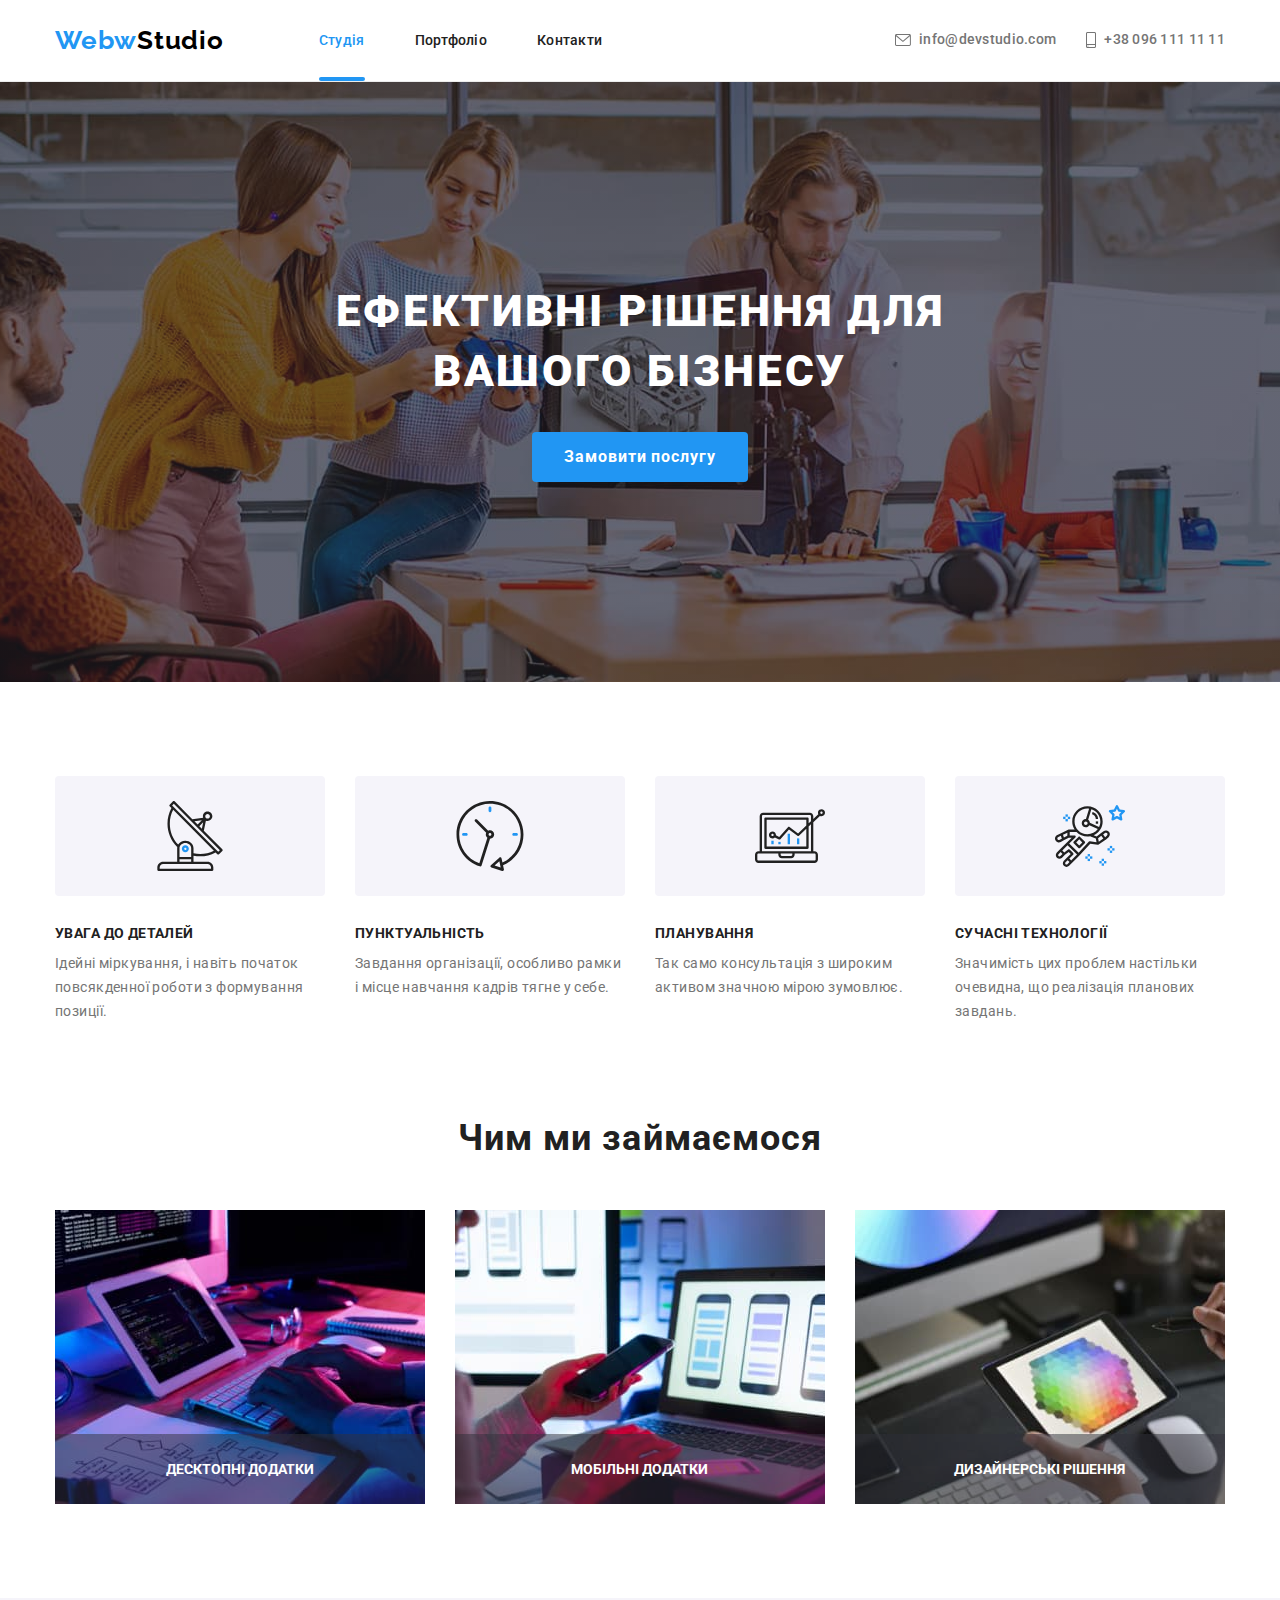
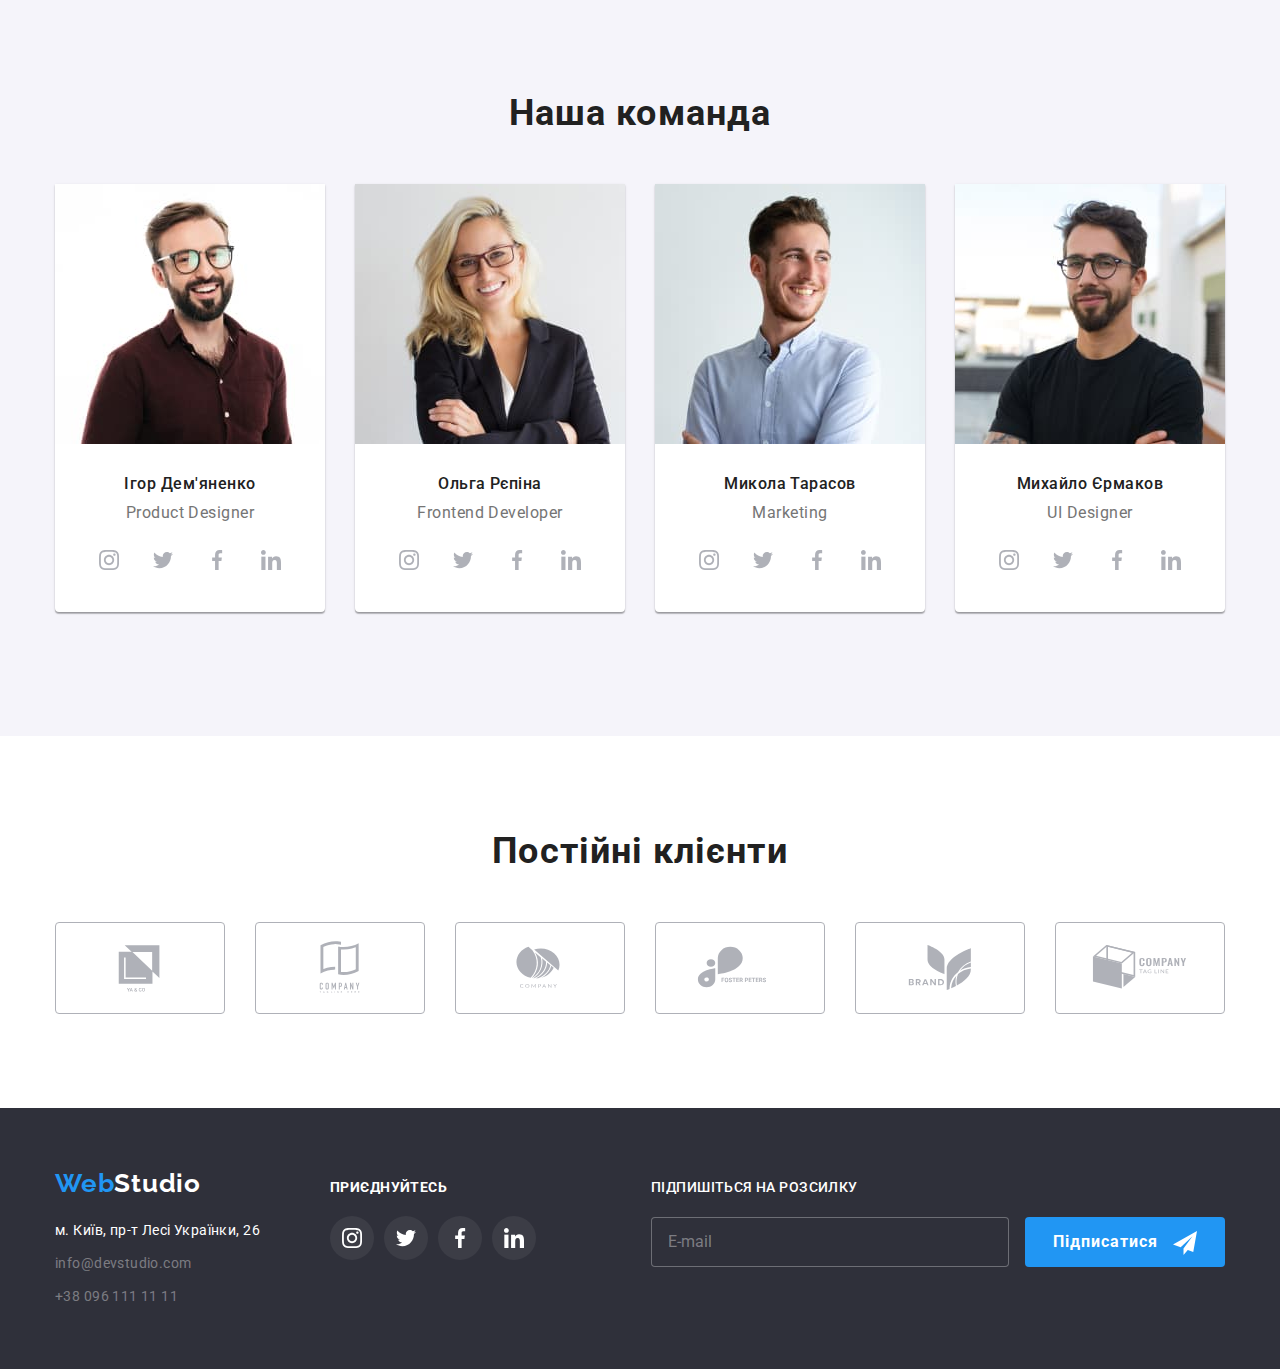
==== commit 6f2350fb: "Update index.html" ====
--- a/index.html
+++ b/index.html
@@ -4,7 +4,7 @@
     <meta charset="UTF-8" />
     <meta http-equiv="X-UA-Compatible" content="IE=edge" />
     <meta name="viewport" content="width=device-width, initial-scale=1.0" />
-    <title>GoIt-homework-8</title>
+    <title>GoIt-homework-8-1</title>
     <link
       href="https://fonts.googleapis.com/css2?family=Raleway:wght@700&family=Roboto:wght@400;500;700;900&display=swap"
       rel="stylesheet"
@@ -22,7 +22,7 @@
         <!-- Navigation -->
         <nav class="header__navigation">
           <a href="#" class="logo-studio">
-            <span class="logo-studio__first-title">Web</span
+            <span class="logo-studio__first-title">Webw</span
             ><span class="logo-studio__second-title">Studio</span>
           </a>
           <ul class="header__nav-menu">
--- a/css/main.min.css
+++ b/css/main.min.css
@@ -1 +1 @@
-:root{--main-opacity-two: #FFFFFF10;--overlay-cards: rgba(33, 150, 243, 0.9);--element-hero: #2F303A;--strip-applications: #2F303A80;--text-page: #000000;--text-contacts: #757575;--bcg-button: #F5F4FA;--bcg-btn-hero: #188CE8;--border-header: #ECECEC;--border-portfolio: #EEEEEE;--modal-backround: #00000050;--modal-close: #00000010;--icon-social: #AFB1B8;--text-placeholder: rgba(117, 117, 117, 0.5);--border-modal: rgba(33, 33, 33, 0.2);--card-distance: 30px;--time-bezier: 250ms cubic-bezier(0.4, 0, 0.2, 1);--card-shadow: 0px 1px 3px rgba(0, 0, 0, 0.12), 0px 1px 1px rgba(0, 0, 0, 0.14), 0px 2px 1px rgba(0, 0, 0, 0.2);--portfolio-shadow: 0px 1px 1px rgba(0, 0, 0, 0.12), 0px 4px 4px rgba(0, 0, 0, 0.06), 1px 4px 6px rgba(0, 0, 0, 0.16);--shadow-button: 0px 3px 1px rgba(0, 0, 0, 0.1), 0px 1px 2px rgba(0, 0, 0, 0.08), 0px 2px 2px rgba(0, 0, 0, 0.12);--shadow-modal-window: 0px 1px 3px rgba(0, 0, 0, 0.12), 0px 1px 1px rgba(0, 0, 0, 0.14), 0px 2px 1px rgba(0, 0, 0, 0.2)}.services-portfolio,.features,.works,.team,.regular-customers{padding-top:60px;padding-bottom:60px}@media screen and (min-width: 1200px){.services-portfolio,.features,.works,.team,.regular-customers{padding-top:94px;padding-bottom:94px}}h1,h2,h3,h4,p,ul,span{margin-top:0;margin-bottom:0}ul{padding-left:0;list-style:none}img{display:block;max-width:100%;height:auto}body{font-family:"Roboto",sans-serif;background-color:#fff;color:#212121}.no-scroll{overflow:hidden}.pointer{cursor:pointer}.connection__contact,.header__item,.mobile__item,.logo-studio,.cards-portfolio,.mobile-menu__contact--telephon,.mobile-menu__contact--mail,.mobile-menu__social-list,.mobile-menu__social-link{text-decoration:none}.container{padding-left:15px;padding-right:15px}@media screen and (min-width: 480px){.container{width:480px;margin-left:auto;margin-right:auto}}@media screen and (min-width: 768px){.container{width:768px}}@media screen and (min-width: 1200px){.container{width:1200px}}.visually-hidden{position:absolute;white-space:nowrap;width:1px;height:1px;overflow:hidden;border:0;padding:0;clip:rect(0 0 0 0);clip-path:inset(50%);margin:-1px}.connection__contact:hover .connection__icon,.connection__contact:focus .connection__icon{fill:#2196f3}.connection__contact:hover,.connection__contact:focus{color:#2196f3}.connection__icon{margin-right:10px;fill:var(--text-contacts)}.connection__contact{font-size:14px;line-height:1.14;font-weight:500;letter-spacing:.02em;color:var(--text-contacts);transition:color var(--time-bezier)}@media screen and (min-width: 1200px){.connection{display:flex;align-items:center;column-gap:30px}}@media screen and (max-width: 767px){.mobile-menu{position:fixed;top:0;left:0;z-index:111;width:100%;height:100%;background-color:#fff;opacity:0;visibility:hidden;pointer-events:none;transition:opacity var(--time-bezier),visibility var(--time-bezier)}.mobile-menu.is-open{opacity:1;visibility:visible;pointer-events:auto}.mobile-menu__container{position:relative;display:flex;flex-direction:column;justify-content:space-around;height:100%;padding:48px 40px}.mobile-menu__close-btn{line-height:0;position:absolute;top:10px;right:15px;background-color:rgba(0,0,0,0);border:0;padding:0;cursor:pointer;transition:var(--time-bezier)}.mobile-menu__close-btn:hover,.mobile-menu__close-btn:focus{fill:#2196f3}.mobile-menu__close-icon{width:40px;height:40px}.mobile__item.mobile__item--current{color:#2196f3}.mobile-menu__nav-menu{display:inline-block;margin-bottom:auto}.mobile__item{display:block;font-size:40px;font-weight:500;line-height:1.175;color:#212121;letter-spacing:.02em}.mobile__item:not(:last-child){margin-bottom:32px}.mobile__item:hover,.mobile__item:focus{color:#2196f3}.mobile-menu__contact{margin-bottom:64px;display:block}.mobile-menu__contact--telephon{display:block;margin-bottom:32px;font-weight:500;font-size:34px;line-height:1.18;letter-spacing:.02em;color:#2196f3}.mobile-menu__contact--mail{font-weight:500;font-size:24px;line-height:1.17;letter-spacing:.02em;color:var(--text-contacts)}.mobile-menu__social{display:flex;column-gap:10px}.mobile-menu__social-link{display:block;font-weight:500;font-size:18px;line-height:1.22;letter-spacing:.02em;color:#2196f3}.mobile-menu__social-list:not(:last-child){padding-right:10px;border-right:1px solid var(--border-modal)}}@media screen and (max-width: 480px){.mobile-menu{width:100%}}@media screen and (min-width: 768px){.mobile-menu{display:none}}.hero__button{margin-top:30px;padding:10px 24px;font-family:"Roboto",sans-serif;color:#fff;background-color:#2196f3;font-size:16px;line-height:1.88;font-weight:700;letter-spacing:.06em;text-align:center;cursor:pointer;border-radius:4px;border:#2196f3;transition:color var(--time-bezier),background-color var(--time-bezier)}.hero__button:hover,.hero__button:focus{color:#fff;background-color:var(--bcg-btn-hero)}@media screen and (min-width: 1200px){.hero__button{padding:10px 32px}}.backdrop{position:fixed;z-index:999;top:0;left:0;width:100%;height:100%;background-color:var(--modal-backround);transition:opacity var(--time-bezier),visibility var(--time-bezier)}.backdrop.is-hidden{visibility:hidden;opacity:0;pointer-events:none}.modal{width:450px;position:absolute;border-radius:4px;top:50%;left:50%;transform:translate(-50%, -50%);padding:40px;background-color:#fff;box-shadow:var(--shadow-modal-window)}.modal-close-icon{fill:var(--text-page)}.modal-close-icon:hover{fill:#2196f3}.modal-close-btn{display:flex;align-items:center;justify-content:center;position:absolute;top:8px;right:8px;width:30px;height:30px;background-color:#fff;border:1px solid var(--modal-close);border-radius:50%;padding:0;cursor:pointer}@media screen and (max-width: 450px){.modal{width:96%}}@media screen and (min-width: 768px){.modal{width:528px}}.modal-feedback{font-weight:700;font-size:20px;line-height:1.15;text-align:center;color:#212121;margin-bottom:12px}.modal-form{display:flex;flex-direction:column}.modal-form-input{width:100%;height:40px;font-size:12px;border-radius:4px;border:1px solid var(--border-modal);padding-left:42px;transition:border-color var(--time-bezier)}.modal-form-input:focus{border-color:#2196f3;outline:none}.modal-form-input:focus+.icon-modal{fill:#2196f3}.modal-form-text-above{display:block;font-weight:400;font-size:12px;line-height:1.17;color:var(--text-contacts);margin-bottom:4px}.modal-form-message{width:100%;height:120px;font-size:12px;resize:none;border-radius:4px;border:1px solid var(--border-modal);padding:12px 16px;transition:border-color var(--time-bezier)}.modal-form-message:focus{outline:none;border-color:#2196f3}.modal-form-message::placeholder{font-size:12px;line-height:1.17;color:var(--text-placeholder)}.modal-form-field{margin-bottom:10px}.modal-form-icon{position:relative;display:block}.icon-modal{position:absolute;top:50%;left:12px;transform:translateY(-50%);fill:#212121;transition:fill var(--time-bezier)}.modal-form-icon-check{flex-shrink:0;width:16px;height:15px;border:2px solid #212121;border-radius:2px;background-color:#fff;cursor:pointer;margin-right:7px}.modal-form-check{position:absolute;appearance:none;text-decoration-color:#188ce8}.modal-form-check:focus+.modal-form-icon-check{box-shadow:0 0 0 1px #2196f3}.modal-form-check:checked+.modal-form-icon-check{background-color:#2196f3;border:none}.modal-form-check:checked+.modal-form-icon-check .modal-form-icon-policy{display:block}.modal-form-agreement{display:flex;justify-content:center;align-items:center;margin-top:10px;margin-bottom:30px}.modal-form-icon-policy{display:none;fill:#fff}.modal-form-agreement__text{display:flex}.modal-text-policy{display:inline-block;white-space:wrap;font-size:14px;line-height:1.7;text-decoration:underline;color:#2196f3}.modal-text-policy:hover{text-decoration:none}.modal-text-policy-first{font-size:14px;letter-spacing:.03em;line-height:1.7;color:var(--text-contacts)}.modal-text-policy-first{display:inline-block;white-space:wrap}@media screen and (min-width: 450px){.modal-text-policy,.modal-text-policy-first{white-space:nowrap}}.modal-form-submit{cursor:pointer;margin:auto;width:200px;height:50px;font-size:16px;line-height:1.88;font-weight:700;background-color:#2196f3;color:#fff;border:#2196f3;letter-spacing:.06em;border-radius:4px;text-align:center;box-shadow:0px 4px 4px rgba(0,0,0,.25);transition:color var(--time-bezier),background-color var(--time-bezier)}.modal-form-submit:hover,.modal-form-submit:focus{color:#fff;background-color:var(--bcg-btn-hero)}.picture-portfolio{text-align:left;padding-bottom:0px}.cards-portfolio-overlay{position:relative;overflow:hidden}.overlay{display:flex;position:absolute;align-items:center;top:0;left:0;height:100%;width:100%;background-color:rgba(33,150,243,.9);color:#fff;font-size:18px;font-weight:400;line-height:1.56;letter-spacing:.03em;padding:0 24px;overflow:auto;transform:translateY(100%);transition:transform var(--time-bezier)}.cards-portfolio:hover .overlay,.cards-portfolio:focus .overlay{transform:translateY(0)}.logo-studio{font-family:"Raleway",sans-serif;font-size:24px;font-weight:700;line-height:1.17;letter-spacing:.03em}.logo-studio__first-title{color:#2196f3}.logo-studio__second-title{color:var(--text-page)}.logo-studio__third-title{color:#fff}@media screen and (min-width: 1200px){.logo-studio{font-size:26px;line-height:1.19}}.list-button{font-family:"Roboto",sans-serif;font-weight:500;font-size:16px;line-height:1.63;letter-spacing:.03em;color:#212121;background-color:var(--bcg-button);border:var(--bcg-button);border-radius:4px;padding:6px 22px;cursor:pointer;transition:color var(--time-bezier),background-color var(--time-bezier),box-shadow var(--time-bezier)}.list-button:hover,.list-button:focus{color:#fff;background-color:#2196f3;box-shadow:var(--shadow-button)}.list-button.list-button--active{background-color:#2196f3;color:#fff;box-shadow:var(--shadow-button)}@media screen and (max-width: 767px){.header__nav-menu{display:none}.connection__header{display:none}.open-mobile-menu-btn{line-height:0;border:none;background-color:rgba(0,0,0,0);padding:0;cursor:pointer;transition:var(--time-bezier)}.open-mobile-menu-btn:hover,.open-mobile-menu-btn:focus{fill:#2196f3}.open-mobile-menu-btn__icon{width:40px;height:40px}.page-header{padding-top:10px;padding-bottom:10px;border-bottom:1px solid var(--border-header)}}.header__container{display:flex;align-items:center;justify-content:space-between}@media screen and (min-width: 768px){.open-mobile-menu-btn{display:none}.header__nav-menu,.header__navigation{display:flex;align-items:center}.header__item{position:relative;font-size:14px;line-height:1.14;font-weight:500;letter-spacing:.02em;color:#212121;transition:color var(--time-bezier)}.header__item:hover,.header__item:focus{color:#2196f3;fill:#2196f3}.header__item.header__item--current{color:#2196f3}.header__nav-menu{column-gap:50px}.header__navigation{column-gap:87px}.header__item--current::after{content:"";position:absolute;bottom:-33px;left:0;width:100%;height:4px;background-color:#2196f3;border-radius:2px}.connection__icon{margin-right:8px;fill:var(--text-contacts);align-items:center}.connection__contact{display:flex;align-items:center;font-size:12px;line-height:1.17;font-weight:500;letter-spacing:.02em;color:var(--text-contacts);transition:color var(--time-bezier)}.connection__header--mail{margin-bottom:10px}.connection__header{display:flex;flex-direction:column}.page-header{padding-top:21px;padding-bottom:21px;border-bottom:1px solid var(--border-header)}}@media screen and (min-width: 1200px){.header__navigation{column-gap:95px}.connection__header--mail{margin-bottom:0}.connection__header{flex-direction:row;align-items:center}.page-header{padding:25px 0}.connection__contact{font-size:14px;line-height:1.14}}.hero{padding:118px 0;text-align:center;background-position:center;background-repeat:no-repeat;background-image:linear-gradient(rgba(47, 48, 58, 0.4), rgba(47, 48, 58, 0.4)),url(../images/Header-Mobx1.jpg)}@media screen and (min-device-pixel-ratio: 2)and (min-width: 480px),screen and (min-resolution: 192dpi)and (min-width: 480px),screen and (min-resolution: 2dppx)and (min-width: 480px){.hero{background-image:linear-gradient(rgba(47, 48, 58, 0.4), rgba(47, 48, 58, 0.4)),url(../images/Header-Mob@x2.jpg)}}.hero__title{color:#fff;font-size:26px;line-height:1.62;font-weight:900;text-transform:uppercase;text-align:center;letter-spacing:.06em}@media screen and (min-width: 768px){.hero{background-image:linear-gradient(rgba(47, 48, 58, 0.4), rgba(47, 48, 58, 0.4)),url(../images/Header-Tabx1.jpg)}}@media screen and (min-device-pixel-ratio: 2)and (min-width: 768px),screen and (min-resolution: 192dpi)and (min-width: 768px),screen and (min-resolution: 2dppx)and (min-width: 768px){.hero{background-image:linear-gradient(rgba(47, 48, 58, 0.4), rgba(47, 48, 58, 0.4)),url(../images/Header-Tab@x2.jpg)}}@media screen and (min-width: 1200px){.hero{padding:200px 0;max-width:1600px;margin:0 auto;background-size:cover;background-image:linear-gradient(rgba(47, 48, 58, 0.4), rgba(47, 48, 58, 0.4)),url(../images/Header-Descx1.jpg)}.hero__title{font-size:44px;line-height:1.36}}@media screen and (min-device-pixel-ratio: 2)and (min-width: 1200px),screen and (min-resolution: 192dpi)and (min-width: 1200px),screen and (min-resolution: 2dppx)and (min-width: 1200px){.hero{background-image:linear-gradient(rgba(47, 48, 58, 0.4), rgba(47, 48, 58, 0.4)),url(../images/Header-Desc@x2.jpg)}}.footer{background-color:var(--element-hero);padding:60px 0 60px 0}.footer-general{display:flex}@media screen and (max-width: 767px){.footer-general{flex-direction:column}}.footer-nav,.footer-social{display:inline-block}@media screen and (max-width: 1199px){.footer-form{display:inline-block;text-align:center}.footer-nav,.footer-social{text-align:center;margin-bottom:60px}.footer-general{justify-content:space-around;flex-wrap:wrap}.footer-mail-subscribe{display:block}}.connection__contact-direct{font-size:14px;line-height:1.71;letter-spacing:.03em;font-weight:400;color:rgba(255,255,255,.3764705882)}.footer-connection__contact:not(:last-child){margin-bottom:8px}.footer-contacts{margin-top:20px}.adress{font-size:14px;line-height:1.71;letter-spacing:.03em;font-weight:400;color:#fff}.footer-social-join{font-size:14px;font-weight:700;line-height:1.14;text-transform:uppercase;color:#fff;letter-spacing:.03em;margin-bottom:20px}.social-list-footer{display:flex;justify-content:center;column-gap:10px}.social-link-footer{display:flex;align-items:center;justify-content:center;width:44px;height:44px;border-radius:50%;background-color:var(--main-opacity-two);transition:background-color var(--time-bezier)}.social-link-footer:hover,.social-link-footer:focus{background-color:#2196f3}.footer-form-subscribe{font-weight:700;font-size:14px;line-height:1.43;letter-spacing:.03em;text-transform:uppercase;color:#fff;margin-bottom:20px}.user-mail-input{width:100%;height:50px;margin-bottom:20px;color:#fff;font-size:16px;line-height:1.25;padding-left:16px;border-radius:4px;border:1px solid rgba(255,255,255,.3);background-color:var(--element-hero)}.user-mail-input::placeholder{font-weight:400;font-size:16px;line-height:1.25;color:rgba(255,255,255,.3764705882);margin-left:16px}.footer-form-sending{margin:auto;width:200px;height:50px;font-size:16px;line-height:1.88;font-weight:700;background-color:#2196f3;color:#fff;border:#2196f3;letter-spacing:.06em;border-radius:4px;cursor:pointer;text-align:center;transition:color var(--time-bezier),background-color var(--time-bezier)}.footer-form-sending:hover,.footer-form-sending:focus{color:#fff;background-color:var(--bcg-btn-hero)}.icon-send-plane{display:inline-block;vertical-align:middle;fill:#fff;margin-left:12px}@media screen and (min-width: 768px){.user-mail-input{width:450px}.footer-form{margin-top:60px}.footer{position:relative}}@media screen and (min-width: 1200px){.footer-general{align-items:baseline}.footer-social,.footer-nav{position:static}.footer-social{margin-left:70px}.footer-form{margin-top:0;margin-left:auto}.footer-form-subscribe{font-weight:500}.footer-mail-subscribe{margin-right:12px}.user-mail-input{width:358px}.icon-send-plane{margin-left:10px}.footer-connection__contact:not(:last-child){margin-bottom:9px}.footer-social-join{display:inline-block}.social-list-footer{padding-bottom:0}}.regular-customers__title{text-align:center;margin-bottom:30px}.regular-customers__icon-logo{width:106px;height:60px;fill:var(--icon-social);transition:fill var(--time-bezier)}.regular-customers__link:hover .regular-customers__icon-logo,.regular-customers__link:focus .regular-customers__icon-logo{fill:#2196f3}.regular-customers__logo{display:flex;flex-wrap:wrap;justify-content:center;gap:30px}.regular-customers__icon-clients{width:calc((100% - 30px)/2)}.regular-customers__link{display:flex;align-items:center;justify-content:center;height:92px;border-radius:4px;border:1px solid var(--icon-social);background-color:#fff;transition:border var(--time-bezier)}.regular-customers__link:hover,.regular-customers__link:focus{border:1px solid #2196f3}@media screen and (min-width: 768px){.regular-customers__icon-clients{width:calc((100% - 60px)/3)}}@media screen and (min-width: 1200px){.regular-customers__icon-clients{width:calc((100% - 150px)/6)}}.socila-list{display:flex;justify-content:center;column-gap:10px}.social-list__icon{width:20px;height:20px;fill:var(--icon-social);transition:fill var(--time-bezier)}.footer-social__icon{fill:#fff;width:20px;height:20px;transition:fill var(--time-bezier)}.social-list__link{display:flex;align-items:center;justify-content:center;width:44px;height:44px;border-radius:50%;background-color:#fff;transition:background-color var(--time-bezier)}.social-list__link:hover,.social-list__link:focus{background-color:#2196f3}.social-list__link:hover .social-list__icon,.social-list__link:focus .social-list__icon{fill:#fff}.team{background-color:var(--bcg-button)}.team__employee{margin-bottom:10px;font-size:16px;font-weight:500;line-height:1.19;letter-spacing:.03em}.team__direction{font-size:16px;font-weight:400;line-height:1.19;letter-spacing:.03em;color:var(--text-contacts);margin-bottom:16px}.team__foto-member{max-width:100%;margin:0 auto;height:auto}.team__title{text-align:center;margin-bottom:30px}.team__foto{text-align:center;background-color:#fff;border-radius:0 0 4px 4px;box-shadow:var(--card-shadow)}.team__members{padding-top:30px;padding-bottom:30px}@media screen and (min-width: 768px){.team__foto{width:calc((100% - 30px)/2)}}@media screen and (min-width: 1200px){.team__menu{display:flex;gap:30px}.team__foto{width:calc((100% - 90px)/4);margin-bottom:30px}}@media screen and (max-width: 1199px){.work{display:none}}@media screen and (min-width: 1200px){.work__menu-foto{display:flex;justify-content:space-between}.work__foto-work{position:relative;width:calc((100% - 60px)/3)}.work__title,.team__title,.regular-customers__title{font-size:36px;line-height:1.17;font-weight:700;letter-spacing:.03em;text-align:center;margin-bottom:50px}.work{padding-bottom:94px}.work__text-applcations{font-size:14px;line-height:1.43;text-transform:uppercase;font-weight:700;color:#fff}.work__applications{position:absolute;display:flex;align-items:center;justify-content:center;bottom:0;left:0;width:100%;height:70px;background-color:var(--strip-applications)}}.menu-nav-porfolio{display:flex;flex-wrap:wrap;row-gap:15px;margin-bottom:40px}.button-menu{margin-right:9px}.first{padding:6px 25px}.menu-portfolio{width:304px;font-weight:700;font-size:18px;line-height:2;letter-spacing:.06em;color:#212121}.service-name{font-weight:400;font-size:16px;line-height:1.88;letter-spacing:.03em;color:var(--text-contacts);margin-top:4px}.cards-portfolio{display:flex;flex-direction:column;height:100%;transition:box-shadow var(--time-bezier)}.cards-portfolio:hover,.cards-portfolio:focus{box-shadow:var(--portfolio-shadow)}.menu-service{display:flex;flex-wrap:wrap}.menu-description{border-left:1px solid var(--border-portfolio);border-bottom:1px solid var(--border-portfolio);border-right:1px solid var(--border-portfolio);padding:20px 24px;flex-grow:1}@media screen and (max-width: 1199px){.menu-service{gap:30px}}img{display:block;width:450px}@media screen and (min-width: 768px){.menu-nav-porfolio{justify-content:center;margin-bottom:30px}img{width:354px}.picture-portfolio{display:inline-block;width:calc((100% - 30px)/2)}}@media screen and (min-width: 1200px){.menu-portfolio{width:100%}.menu-nav-porfolio{margin-bottom:50px}.menu-service{margin-top:calc(-1*var(--card-distance));margin-left:calc(-1*var(--card-distance))}.menu-service>.picture-portfolio{flex-basis:calc(33.3333333333% - var(--card-distance));margin-left:var(--card-distance);margin-top:var(--card-distance)}img{width:370px}}.team__menu{display:flex;flex-wrap:wrap;gap:30px}.features__features-card{margin-bottom:30px}.features__description{text-align:center;font-size:14px;font-weight:700;line-height:1.14;letter-spacing:.03em;text-transform:uppercase;margin-bottom:10px}.features__advantage{display:flex;align-items:center;justify-content:center;height:120px;border-radius:4px;background-color:var(--bcg-button);margin-bottom:30px}.features__transcript{font-size:14px;line-height:1.71;letter-spacing:.03em;color:var(--text-contacts)}@media screen and (min-width: 768px){.features__features-card{width:354px;display:inline-block}.features__features-menu{display:flex;flex-wrap:wrap;gap:30px}.features__features-card{width:calc((100% - 30px)/2)}.features__description{text-align:left}}@media screen and (min-width: 1200px){.features__features-menu{display:flex;justify-content:space-between}.features__features-card{width:calc((100% - 90px)/4)}.features__features-card{margin-bottom:0}}/*# sourceMappingURL=main.min.css.map */+:root{--main-opacity-two: #FFFFFF10;--overlay-cards: rgba(33, 150, 243, 0.9);--element-hero: #2F303A;--strip-applications: #2F303A80;--text-page: #000000;--text-contacts: #757575;--bcg-button: #F5F4FA;--bcg-btn-hero: #188CE8;--border-header: #ECECEC;--border-portfolio: #EEEEEE;--modal-backround: #00000050;--modal-close: #00000010;--icon-social: #AFB1B8;--text-placeholder: rgba(117, 117, 117, 0.5);--border-modal: rgba(33, 33, 33, 0.2);--card-distance: 30px;--time-bezier: 250ms cubic-bezier(0.4, 0, 0.2, 1);--card-shadow: 0px 1px 3px rgba(0, 0, 0, 0.12), 0px 1px 1px rgba(0, 0, 0, 0.14), 0px 2px 1px rgba(0, 0, 0, 0.2);--portfolio-shadow: 0px 1px 1px rgba(0, 0, 0, 0.12), 0px 4px 4px rgba(0, 0, 0, 0.06), 1px 4px 6px rgba(0, 0, 0, 0.16);--shadow-button: 0px 3px 1px rgba(0, 0, 0, 0.1), 0px 1px 2px rgba(0, 0, 0, 0.08), 0px 2px 2px rgba(0, 0, 0, 0.12);--shadow-modal-window: 0px 1px 3px rgba(0, 0, 0, 0.12), 0px 1px 1px rgba(0, 0, 0, 0.14), 0px 2px 1px rgba(0, 0, 0, 0.2)}.services-portfolio,.features,.works,.team,.regular-customers{padding-top:60px;padding-bottom:60px}@media screen and (min-width: 1200px){.services-portfolio,.features,.works,.team,.regular-customers{padding-top:94px;padding-bottom:94px}}h1,h2,h3,h4,p,ul,span{margin-top:0;margin-bottom:0}ul{padding-left:0;list-style:none}img{display:block;max-width:100%;height:auto}body{font-family:"Roboto",sans-serif;background-color:#fff;color:#212121}.no-scroll{overflow:hidden}.pointer{cursor:pointer}.connection__contact,.header__item,.mobile__item,.logo-studio,.cards-portfolio,.mobile-menu__contact--telephon,.mobile-menu__contact--mail,.mobile-menu__social-list,.mobile-menu__social-link{text-decoration:none}.container{padding-left:15px;padding-right:15px}@media screen and (min-width: 480px){.container{width:480px;margin-left:auto;margin-right:auto}}@media screen and (min-width: 768px){.container{width:768px}}@media screen and (min-width: 1200px){.container{width:1200px}}.visually-hidden{position:absolute;white-space:nowrap;width:1px;height:1px;overflow:hidden;border:0;padding:0;clip:rect(0 0 0 0);clip-path:inset(50%);margin:-1px}.connection__contact:hover .connection__icon,.connection__contact:focus .connection__icon{fill:#2196f3}.connection__contact:hover,.connection__contact:focus{color:#2196f3}.connection__icon{margin-right:10px;fill:var(--text-contacts)}.connection__contact{font-size:14px;line-height:1.14;font-weight:500;letter-spacing:.02em;color:var(--text-contacts);transition:color var(--time-bezier)}@media screen and (min-width: 1200px){.connection{display:flex;align-items:center;column-gap:30px}}@media screen and (max-width: 767px){.mobile-menu{position:fixed;top:0;left:0;z-index:111;width:100%;height:100%;background-color:#fff;opacity:0;visibility:hidden;pointer-events:none;transition:opacity var(--time-bezier),visibility var(--time-bezier)}.mobile-menu.is-open{opacity:1;visibility:visible;pointer-events:auto}.mobile-menu__container{position:relative;display:flex;flex-direction:column;justify-content:space-around;height:100%;padding:48px 40px}.mobile-menu__close-btn{line-height:0;position:absolute;top:10px;right:15px;background-color:rgba(0,0,0,0);border:0;padding:0;cursor:pointer;transition:var(--time-bezier)}.mobile-menu__close-btn:hover,.mobile-menu__close-btn:focus{fill:#2196f3}.mobile-menu__close-icon{width:40px;height:40px}.mobile__item.mobile__item--current{color:#2196f3}.mobile-menu__nav-menu{display:inline-block;margin-bottom:auto}.mobile__item{display:block;font-size:40px;font-weight:500;line-height:1.175;color:#212121;letter-spacing:.02em}.mobile__item:not(:last-child){margin-bottom:32px}.mobile__item:hover,.mobile__item:focus{color:#2196f3}.mobile-menu__contact{margin-bottom:64px;display:block}.mobile-menu__contact--telephon{display:block;margin-bottom:32px;font-weight:500;font-size:34px;line-height:1.18;letter-spacing:.02em;color:#2196f3}.mobile-menu__contact--mail{font-weight:500;font-size:24px;line-height:1.17;letter-spacing:.02em;color:var(--text-contacts)}.mobile-menu__social{display:flex;flex-wrap:wrap;gap:10px;justify-content:flex-start}.mobile-menu__social-link{display:block;font-weight:500;font-size:18px;line-height:1.22;letter-spacing:.02em;color:#2196f3}.mobile-menu__social-list:not(:last-child){padding-right:10px;border-right:1px solid var(--border-modal)}}@media screen and (max-width: 480px){.mobile-menu{width:100%}}@media screen and (min-width: 768px){.mobile-menu{display:none}}.hero__button{margin-top:30px;padding:10px 24px;font-family:"Roboto",sans-serif;color:#fff;background-color:#2196f3;font-size:16px;line-height:1.88;font-weight:700;letter-spacing:.06em;text-align:center;cursor:pointer;border-radius:4px;border:#2196f3;transition:color var(--time-bezier),background-color var(--time-bezier)}.hero__button:hover,.hero__button:focus{color:#fff;background-color:var(--bcg-btn-hero)}@media screen and (min-width: 1200px){.hero__button{padding:10px 32px}}.backdrop{position:fixed;z-index:999;top:0;left:0;width:100%;height:100%;background-color:var(--modal-backround);transition:opacity var(--time-bezier),visibility var(--time-bezier)}.backdrop.is-hidden{visibility:hidden;opacity:0;pointer-events:none}.modal{width:450px;position:absolute;border-radius:4px;top:50%;left:50%;transform:translate(-50%, -50%);padding:40px;background-color:#fff;box-shadow:var(--shadow-modal-window)}.modal-close-icon{fill:var(--text-page)}.modal-close-icon:hover{fill:#2196f3}.modal-close-btn{display:flex;align-items:center;justify-content:center;position:absolute;top:8px;right:8px;width:30px;height:30px;background-color:#fff;border:1px solid var(--modal-close);border-radius:50%;padding:0;cursor:pointer}@media screen and (max-width: 450px){.modal{width:96%}}@media screen and (min-width: 768px){.modal{width:528px}}.modal-feedback{font-weight:700;font-size:20px;line-height:1.15;text-align:center;color:#212121;margin-bottom:12px}.modal-form{display:flex;flex-direction:column}.modal-form-input{width:100%;height:40px;font-size:12px;border-radius:4px;border:1px solid var(--border-modal);padding-left:42px;transition:border-color var(--time-bezier)}.modal-form-input:focus{border-color:#2196f3;outline:none}.modal-form-input:focus+.icon-modal{fill:#2196f3}.modal-form-text-above{display:block;font-weight:400;font-size:12px;line-height:1.17;color:var(--text-contacts);margin-bottom:4px}.modal-form-message{width:100%;height:120px;font-size:12px;resize:none;border-radius:4px;border:1px solid var(--border-modal);padding:12px 16px;transition:border-color var(--time-bezier)}.modal-form-message:focus{outline:none;border-color:#2196f3}.modal-form-message::placeholder{font-size:12px;line-height:1.17;color:var(--text-placeholder)}.modal-form-field{margin-bottom:10px}.modal-form-icon{position:relative;display:block}.icon-modal{position:absolute;top:50%;left:12px;transform:translateY(-50%);fill:#212121;transition:fill var(--time-bezier)}.modal-form-icon-check{flex-shrink:0;width:16px;height:15px;border:2px solid #212121;border-radius:2px;background-color:#fff;cursor:pointer;margin-right:7px}.modal-form-check{position:absolute;appearance:none;text-decoration-color:#188ce8}.modal-form-check:focus+.modal-form-icon-check{box-shadow:0 0 0 1px #2196f3}.modal-form-check:checked+.modal-form-icon-check{background-color:#2196f3;border:none}.modal-form-check:checked+.modal-form-icon-check .modal-form-icon-policy{display:block}.modal-form-agreement{display:flex;justify-content:center;align-items:center;margin-top:10px;margin-bottom:30px}.modal-form-icon-policy{display:none;fill:#fff}.modal-form-agreement__text{display:flex;flex-wrap:wrap}.modal-text-policy{display:inline-block;white-space:nowrap;font-size:14px;line-height:1.7;text-decoration:underline;color:#2196f3}.modal-text-policy:hover{text-decoration:none}.modal-text-policy-first{font-size:14px;letter-spacing:.03em;line-height:1.7;color:var(--text-contacts)}.modal-text-policy-first{display:inline-block;white-space:nowrap}.modal-form-submit{cursor:pointer;margin:auto;width:200px;height:50px;font-size:16px;line-height:1.88;font-weight:700;background-color:#2196f3;color:#fff;border:#2196f3;letter-spacing:.06em;border-radius:4px;text-align:center;box-shadow:0px 4px 4px rgba(0,0,0,.25);transition:color var(--time-bezier),background-color var(--time-bezier)}.modal-form-submit:hover,.modal-form-submit:focus{color:#fff;background-color:var(--bcg-btn-hero)}.picture-portfolio{text-align:left;padding-bottom:0px}.cards-portfolio-overlay{position:relative;overflow:hidden}.overlay{display:flex;position:absolute;align-items:center;top:0;left:0;height:100%;width:100%;background-color:rgba(33,150,243,.9);color:#fff;font-size:18px;font-weight:400;line-height:1.56;letter-spacing:.03em;padding:0 24px;overflow:auto;transform:translateY(100%);transition:transform var(--time-bezier)}.cards-portfolio:hover .overlay,.cards-portfolio:focus .overlay{transform:translateY(0)}.logo-studio{font-family:"Raleway",sans-serif;font-size:24px;font-weight:700;line-height:1.17;letter-spacing:.03em}.logo-studio__first-title{color:#2196f3}.logo-studio__second-title{color:var(--text-page)}.logo-studio__third-title{color:#fff}@media screen and (min-width: 1200px){.logo-studio{font-size:26px;line-height:1.19}}.list-button{font-family:"Roboto",sans-serif;font-weight:500;font-size:16px;line-height:1.63;letter-spacing:.03em;color:#212121;background-color:var(--bcg-button);border:var(--bcg-button);border-radius:4px;padding:6px 22px;cursor:pointer;transition:color var(--time-bezier),background-color var(--time-bezier),box-shadow var(--time-bezier)}.list-button:hover,.list-button:focus{color:#fff;background-color:#2196f3;box-shadow:var(--shadow-button)}.list-button.list-button--active{background-color:#2196f3;color:#fff;box-shadow:var(--shadow-button)}@media screen and (max-width: 767px){.header__nav-menu{display:none}.connection__header{display:none}.open-mobile-menu-btn{line-height:0;border:none;background-color:rgba(0,0,0,0);padding:0;cursor:pointer;transition:var(--time-bezier)}.open-mobile-menu-btn:hover,.open-mobile-menu-btn:focus{fill:#2196f3}.open-mobile-menu-btn__icon{width:40px;height:40px}.page-header{padding-top:10px;padding-bottom:10px;border-bottom:1px solid var(--border-header)}}.header__container{display:flex;align-items:center;justify-content:space-between}@media screen and (min-width: 768px){.open-mobile-menu-btn{display:none}.header__nav-menu,.header__navigation{display:flex;align-items:center}.header__item{position:relative;font-size:14px;line-height:1.14;font-weight:500;letter-spacing:.02em;color:#212121;transition:color var(--time-bezier)}.header__item:hover,.header__item:focus{color:#2196f3;fill:#2196f3}.header__item.header__item--current{color:#2196f3}.header__nav-menu{column-gap:50px}.header__navigation{column-gap:87px}.header__item--current::after{content:"";position:absolute;bottom:-33px;left:0;width:100%;height:4px;background-color:#2196f3;border-radius:2px}.connection__icon{margin-right:8px;fill:var(--text-contacts);align-items:center}.connection__contact{display:flex;align-items:center;font-size:12px;line-height:1.17;font-weight:500;letter-spacing:.02em;color:var(--text-contacts);transition:color var(--time-bezier)}.connection__header--mail{margin-bottom:10px}.connection__header{display:flex;flex-direction:column}.page-header{padding-top:21px;padding-bottom:21px;border-bottom:1px solid var(--border-header)}}@media screen and (min-width: 1200px){.header__navigation{column-gap:95px}.connection__header--mail{margin-bottom:0}.connection__header{flex-direction:row;align-items:center}.page-header{padding:25px 0}.connection__contact{font-size:14px;line-height:1.14}}.hero{padding:118px 0;text-align:center;background-position:center;background-repeat:no-repeat;background-image:linear-gradient(rgba(47, 48, 58, 0.4), rgba(47, 48, 58, 0.4)),url(../images/Header-Mobx1.jpg)}@media screen and (min-device-pixel-ratio: 2)and (min-width: 480px),screen and (min-resolution: 192dpi)and (min-width: 480px),screen and (min-resolution: 2dppx)and (min-width: 480px){.hero{background-image:linear-gradient(rgba(47, 48, 58, 0.4), rgba(47, 48, 58, 0.4)),url(../images/Header-Mob@x2.jpg)}}.hero__title{color:#fff;font-size:26px;line-height:1.62;font-weight:900;text-transform:uppercase;text-align:center;letter-spacing:.06em}@media screen and (min-width: 768px){.hero{background-image:linear-gradient(rgba(47, 48, 58, 0.4), rgba(47, 48, 58, 0.4)),url(../images/Header-Tabx1.jpg)}}@media screen and (min-device-pixel-ratio: 2)and (min-width: 768px),screen and (min-resolution: 192dpi)and (min-width: 768px),screen and (min-resolution: 2dppx)and (min-width: 768px){.hero{background-image:linear-gradient(rgba(47, 48, 58, 0.4), rgba(47, 48, 58, 0.4)),url(../images/Header-Tab@x2.jpg)}}@media screen and (min-width: 1200px){.hero{padding:200px 0;max-width:1600px;margin:0 auto;background-size:cover;background-image:linear-gradient(rgba(47, 48, 58, 0.4), rgba(47, 48, 58, 0.4)),url(../images/Header-Descx1.jpg)}.hero__title{font-size:44px;line-height:1.36}}@media screen and (min-device-pixel-ratio: 2)and (min-width: 1200px),screen and (min-resolution: 192dpi)and (min-width: 1200px),screen and (min-resolution: 2dppx)and (min-width: 1200px){.hero{background-image:linear-gradient(rgba(47, 48, 58, 0.4), rgba(47, 48, 58, 0.4)),url(../images/Header-Desc@x2.jpg)}}.footer{background-color:var(--element-hero);padding:60px 0 60px 0}.footer-general{display:flex}@media screen and (max-width: 767px){.footer-general{flex-direction:column}}.footer-nav,.footer-social{display:inline-block}@media screen and (max-width: 1199px){.footer-form{display:inline-block;text-align:center}.footer-nav,.footer-social{text-align:center;margin-bottom:60px}.footer-general{justify-content:space-around;flex-wrap:wrap}.footer-mail-subscribe{display:block}}.connection__contact-direct{font-size:14px;line-height:1.71;letter-spacing:.03em;font-weight:400;color:rgba(255,255,255,.3764705882)}.footer-connection__contact:not(:last-child){margin-bottom:8px}.footer-contacts{margin-top:20px}.adress{font-size:14px;line-height:1.71;letter-spacing:.03em;font-weight:400;color:#fff}.footer-social-join{font-size:14px;font-weight:700;line-height:1.14;text-transform:uppercase;color:#fff;letter-spacing:.03em;margin-bottom:20px}.social-list-footer{display:flex;justify-content:center;column-gap:10px}.social-link-footer{display:flex;align-items:center;justify-content:center;width:44px;height:44px;border-radius:50%;background-color:var(--main-opacity-two);transition:background-color var(--time-bezier)}.social-link-footer:hover,.social-link-footer:focus{background-color:#2196f3}.footer-form-subscribe{font-weight:700;font-size:14px;line-height:1.43;letter-spacing:.03em;text-transform:uppercase;color:#fff;margin-bottom:20px}.user-mail-input{width:100%;height:50px;margin-bottom:20px;color:#fff;font-size:16px;line-height:1.25;padding-left:16px;border-radius:4px;border:1px solid rgba(255,255,255,.3);background-color:var(--element-hero)}.user-mail-input::placeholder{font-weight:400;font-size:16px;line-height:1.25;color:rgba(255,255,255,.3764705882);margin-left:16px}.footer-form-sending{margin:auto;width:200px;height:50px;font-size:16px;line-height:1.88;font-weight:700;background-color:#2196f3;color:#fff;border:#2196f3;letter-spacing:.06em;border-radius:4px;cursor:pointer;text-align:center;transition:color var(--time-bezier),background-color var(--time-bezier)}.footer-form-sending:hover,.footer-form-sending:focus{color:#fff;background-color:var(--bcg-btn-hero)}.icon-send-plane{display:inline-block;vertical-align:middle;fill:#fff;margin-left:12px}@media screen and (min-width: 768px){.user-mail-input{width:450px}.footer-form{margin-top:60px}.footer{position:relative}}@media screen and (min-width: 1200px){.footer-general{align-items:baseline}.footer-social,.footer-nav{position:static}.footer-social{margin-left:70px}.footer-form{margin-top:0;margin-left:auto}.footer-form-subscribe{font-weight:500}.footer-mail-subscribe{margin-right:12px}.user-mail-input{width:358px}.icon-send-plane{margin-left:10px}.footer-connection__contact:not(:last-child){margin-bottom:9px}.footer-social-join{display:inline-block}.social-list-footer{padding-bottom:0}}.regular-customers__title{text-align:center;margin-bottom:30px}.regular-customers__icon-logo{width:106px;height:60px;fill:var(--icon-social);transition:fill var(--time-bezier)}.regular-customers__link:hover .regular-customers__icon-logo,.regular-customers__link:focus .regular-customers__icon-logo{fill:#2196f3}.regular-customers__logo{display:flex;flex-wrap:wrap;justify-content:center;gap:30px}.regular-customers__icon-clients{width:calc((100% - 30px)/2)}.regular-customers__link{display:flex;align-items:center;justify-content:center;height:92px;border-radius:4px;border:1px solid var(--icon-social);background-color:#fff;transition:border var(--time-bezier)}.regular-customers__link:hover,.regular-customers__link:focus{border:1px solid #2196f3}@media screen and (min-width: 768px){.regular-customers__icon-clients{width:calc((100% - 60px)/3)}}@media screen and (min-width: 1200px){.regular-customers__icon-clients{width:calc((100% - 150px)/6)}}.socila-list{display:flex;justify-content:center;column-gap:10px}.social-list__icon{width:20px;height:20px;fill:var(--icon-social);transition:fill var(--time-bezier)}.footer-social__icon{fill:#fff;width:20px;height:20px;transition:fill var(--time-bezier)}.social-list__link{display:flex;align-items:center;justify-content:center;width:44px;height:44px;border-radius:50%;background-color:#fff;transition:background-color var(--time-bezier)}.social-list__link:hover,.social-list__link:focus{background-color:#2196f3}.social-list__link:hover .social-list__icon,.social-list__link:focus .social-list__icon{fill:#fff}.team{background-color:var(--bcg-button)}.team__employee{margin-bottom:10px;font-size:16px;font-weight:500;line-height:1.19;letter-spacing:.03em}.team__direction{font-size:16px;font-weight:400;line-height:1.19;letter-spacing:.03em;color:var(--text-contacts);margin-bottom:16px}.team__foto-member{max-width:100%;margin:0 auto;height:auto}.team__title{text-align:center;margin-bottom:30px}.team__foto{text-align:center;background-color:#fff;border-radius:0 0 4px 4px;box-shadow:var(--card-shadow)}.team__members{padding-top:30px;padding-bottom:30px}@media screen and (min-width: 768px){.team__foto{width:calc((100% - 30px)/2)}}@media screen and (min-width: 1200px){.team__menu{display:flex;gap:30px}.team__foto{width:calc((100% - 90px)/4);margin-bottom:30px}}@media screen and (max-width: 1199px){.work{display:none}}@media screen and (min-width: 1200px){.work__menu-foto{display:flex;justify-content:space-between}.work__foto-work{position:relative;width:calc((100% - 60px)/3)}.work__title,.team__title,.regular-customers__title{font-size:36px;line-height:1.17;font-weight:700;letter-spacing:.03em;text-align:center;margin-bottom:50px}.work{padding-bottom:94px}.work__text-applcations{font-size:14px;line-height:1.43;text-transform:uppercase;font-weight:700;color:#fff}.work__applications{position:absolute;display:flex;align-items:center;justify-content:center;bottom:0;left:0;width:100%;height:70px;background-color:var(--strip-applications)}}.menu-nav-porfolio{display:flex;flex-wrap:wrap;row-gap:15px;margin-bottom:40px}.button-menu{margin-right:9px}.first{padding:6px 25px}.menu-portfolio{width:304px;font-weight:700;font-size:18px;line-height:2;letter-spacing:.06em;color:#212121}.service-name{font-weight:400;font-size:16px;line-height:1.88;letter-spacing:.03em;color:var(--text-contacts);margin-top:4px}.cards-portfolio{display:flex;flex-direction:column;height:100%;transition:box-shadow var(--time-bezier)}.cards-portfolio:hover,.cards-portfolio:focus{box-shadow:var(--portfolio-shadow)}.menu-service{display:flex;flex-wrap:wrap}.menu-description{border-left:1px solid var(--border-portfolio);border-bottom:1px solid var(--border-portfolio);border-right:1px solid var(--border-portfolio);padding:20px 24px;flex-grow:1}@media screen and (max-width: 1199px){.menu-service{gap:30px}}img{display:block;width:450px}@media screen and (min-width: 768px){.menu-nav-porfolio{justify-content:center;margin-bottom:30px}img{width:354px}.picture-portfolio{display:inline-block;width:calc((100% - 30px)/2)}}@media screen and (min-width: 1200px){.menu-portfolio{width:100%}.menu-nav-porfolio{margin-bottom:50px}.menu-service{margin-top:calc(-1*var(--card-distance));margin-left:calc(-1*var(--card-distance))}.menu-service>.picture-portfolio{flex-basis:calc(33.3333333333% - var(--card-distance));margin-left:var(--card-distance);margin-top:var(--card-distance)}img{width:370px}}.team__menu{display:flex;flex-wrap:wrap;gap:30px}.features__features-card{margin-bottom:30px}.features__description{text-align:center;font-size:14px;font-weight:700;line-height:1.14;letter-spacing:.03em;text-transform:uppercase;margin-bottom:10px}.features__advantage{display:flex;align-items:center;justify-content:center;height:120px;border-radius:4px;background-color:var(--bcg-button);margin-bottom:30px}.features__transcript{font-size:14px;line-height:1.71;letter-spacing:.03em;color:var(--text-contacts)}@media screen and (min-width: 768px){.features__features-card{width:354px;display:inline-block}.features__features-menu{display:flex;flex-wrap:wrap;gap:30px}.features__features-card{width:calc((100% - 30px)/2)}.features__description{text-align:left}}@media screen and (min-width: 1200px){.features__features-menu{display:flex;justify-content:space-between}.features__features-card{width:calc((100% - 90px)/4)}.features__features-card{margin-bottom:0}}/*# sourceMappingURL=main.min.css.map */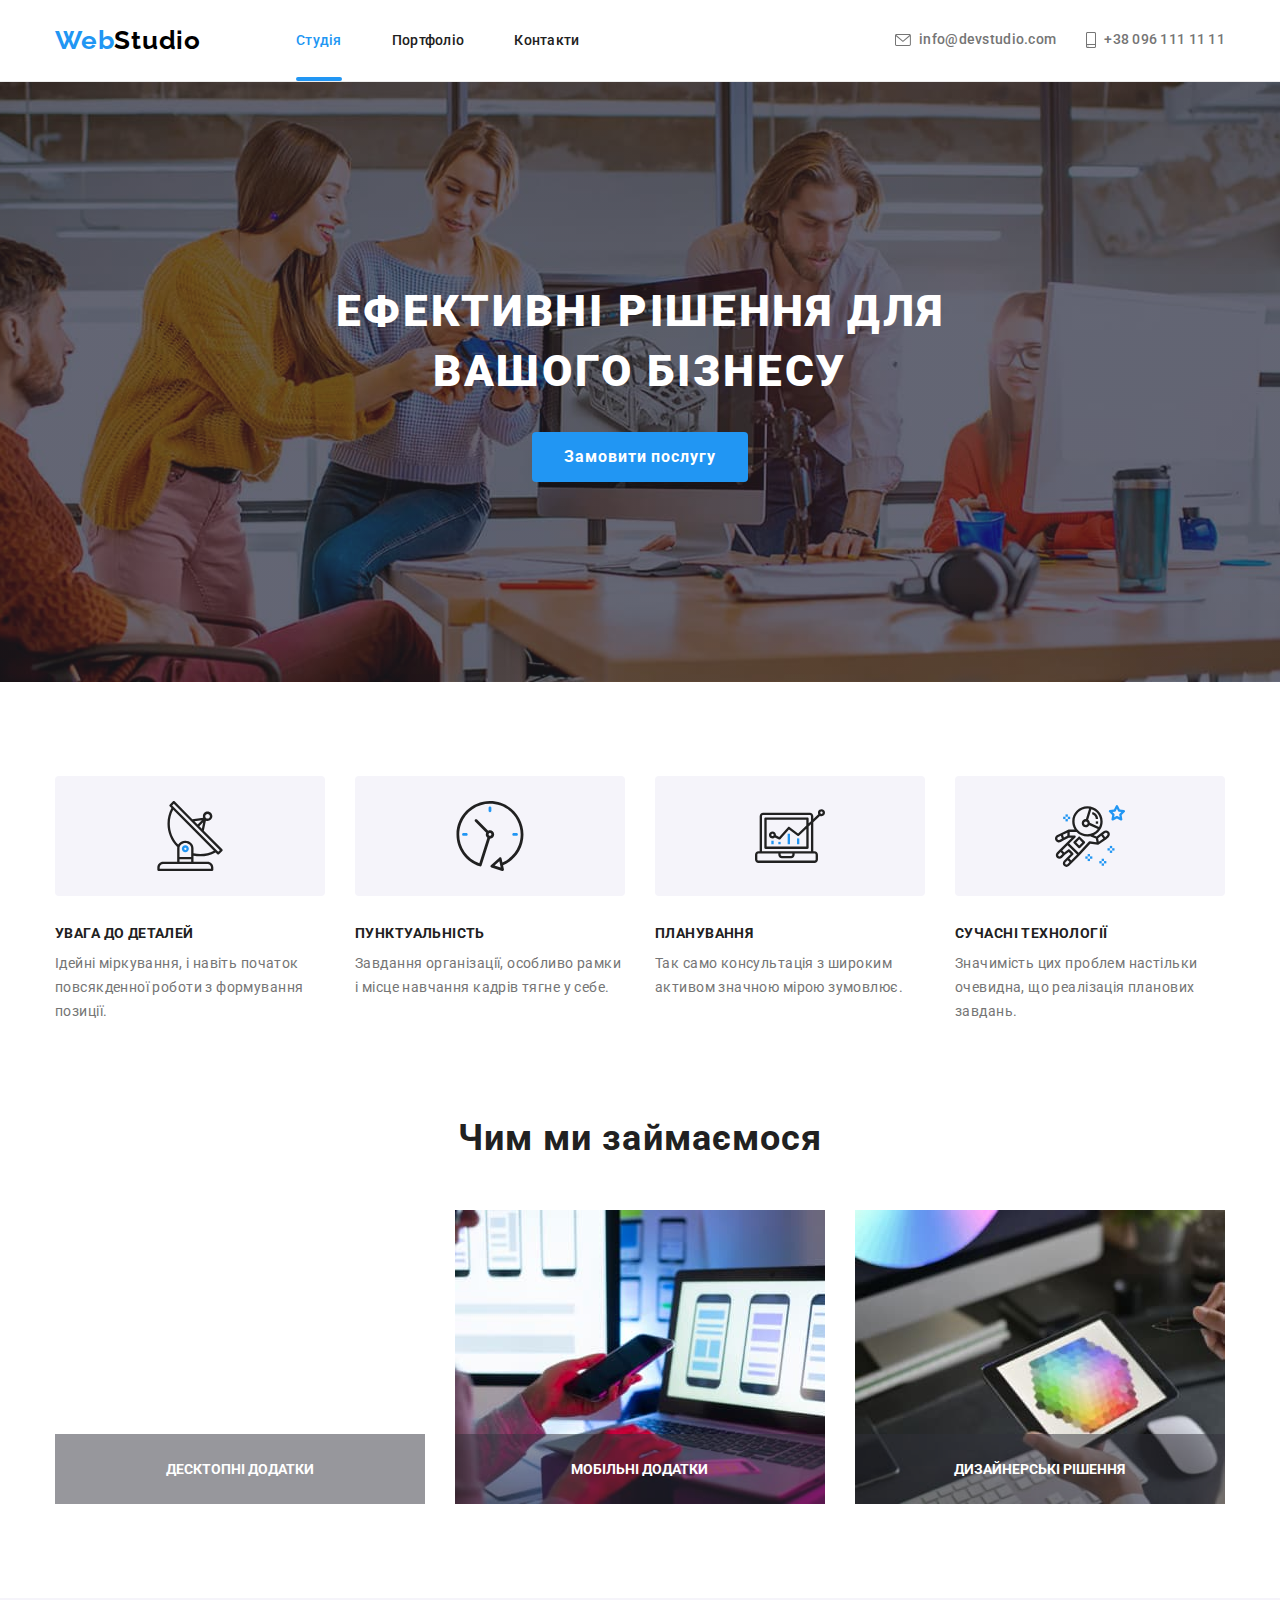
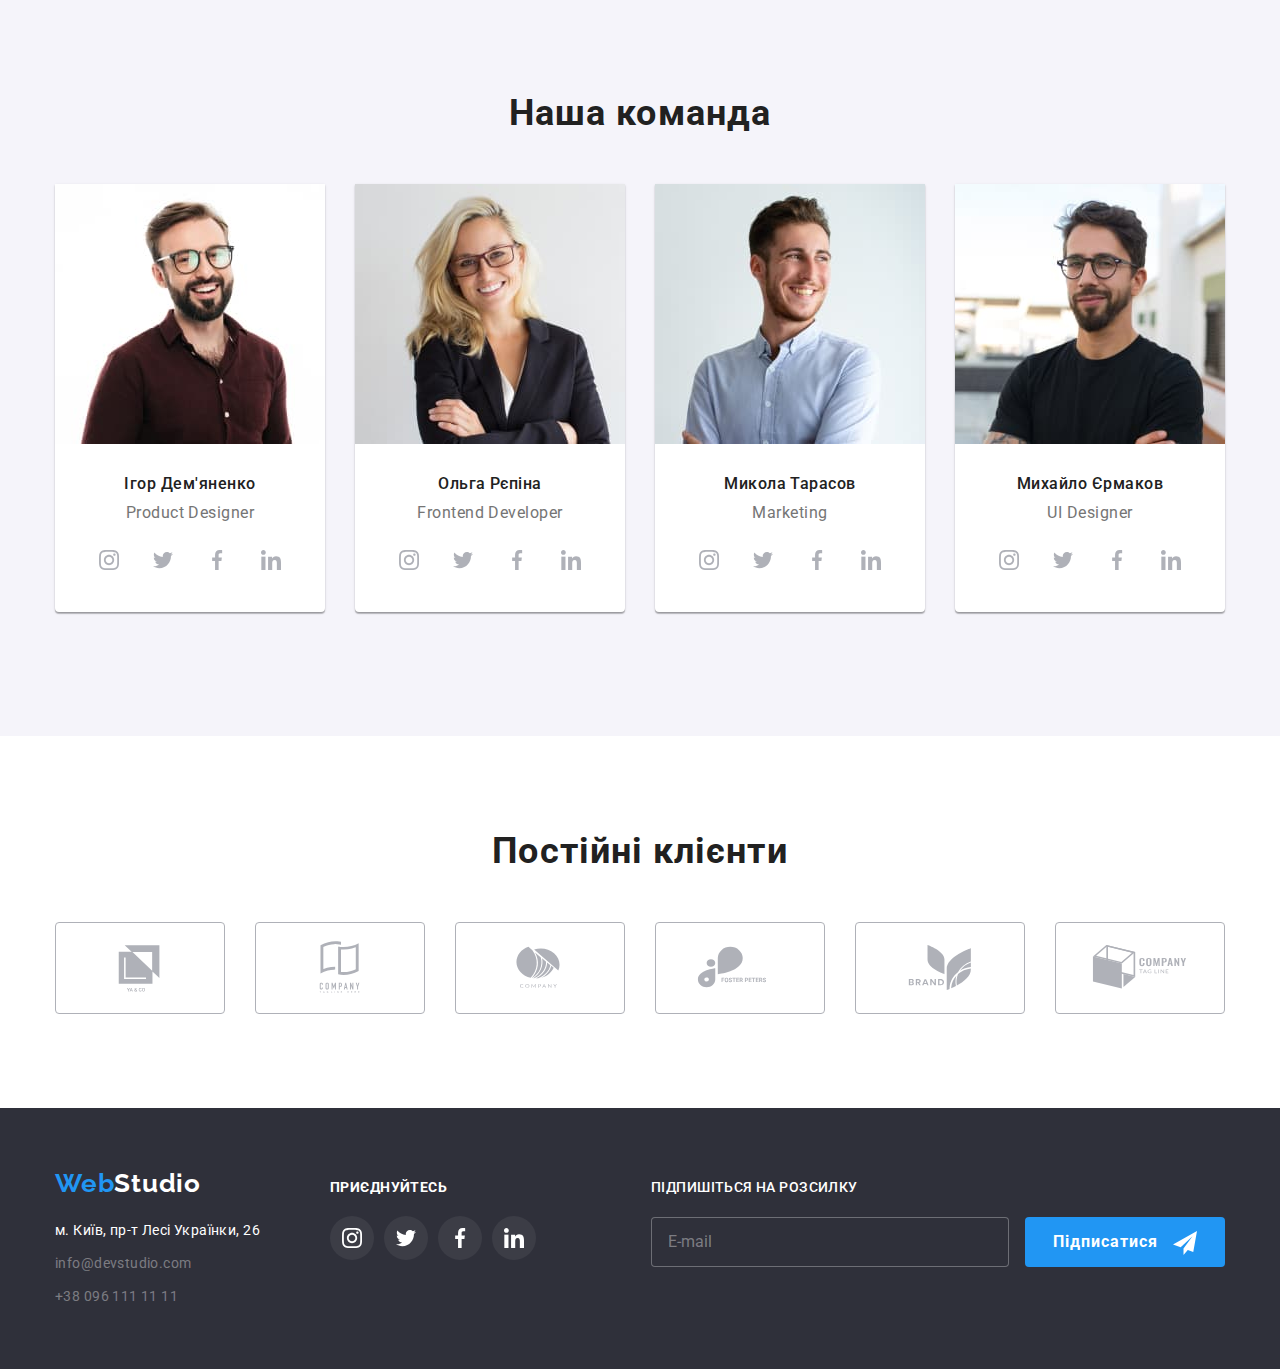
==== commit 93ccb045: "closed" ====
--- a/index.html
+++ b/index.html
@@ -4,7 +4,7 @@
     <meta charset="UTF-8" />
     <meta http-equiv="X-UA-Compatible" content="IE=edge" />
     <meta name="viewport" content="width=device-width, initial-scale=1.0" />
-    <title>GoIt-homework-8-1</title>
+    <title>GoIt-homework-8</title>
     <link
       href="https://fonts.googleapis.com/css2?family=Raleway:wght@700&family=Roboto:wght@400;500;700;900&display=swap"
       rel="stylesheet"
@@ -22,7 +22,7 @@
         <!-- Navigation -->
         <nav class="header__navigation">
           <a href="#" class="logo-studio">
-            <span class="logo-studio__first-title">Webw</span
+            <span class="logo-studio__first-title">Web</span
             ><span class="logo-studio__second-title">Studio</span>
           </a>
           <ul class="header__nav-menu">
@@ -224,7 +224,7 @@
           <h2 class="work__title">Чим ми займаємося</h2>
           <ul class="work__menu-foto">
             <li class="work__foto-work">
-              <picture>
+              <!-- <picture>
                 <source
                   srcset="
                     ./images/desk-work1.jpg    1x,
@@ -237,7 +237,7 @@
                   alt="development"
                   width="370"
                 />
-              </picture>
+              </picture> -->
 
               <div class="work__applications">
                 <p class="work__text-applcations">Десктопні додатки</p>
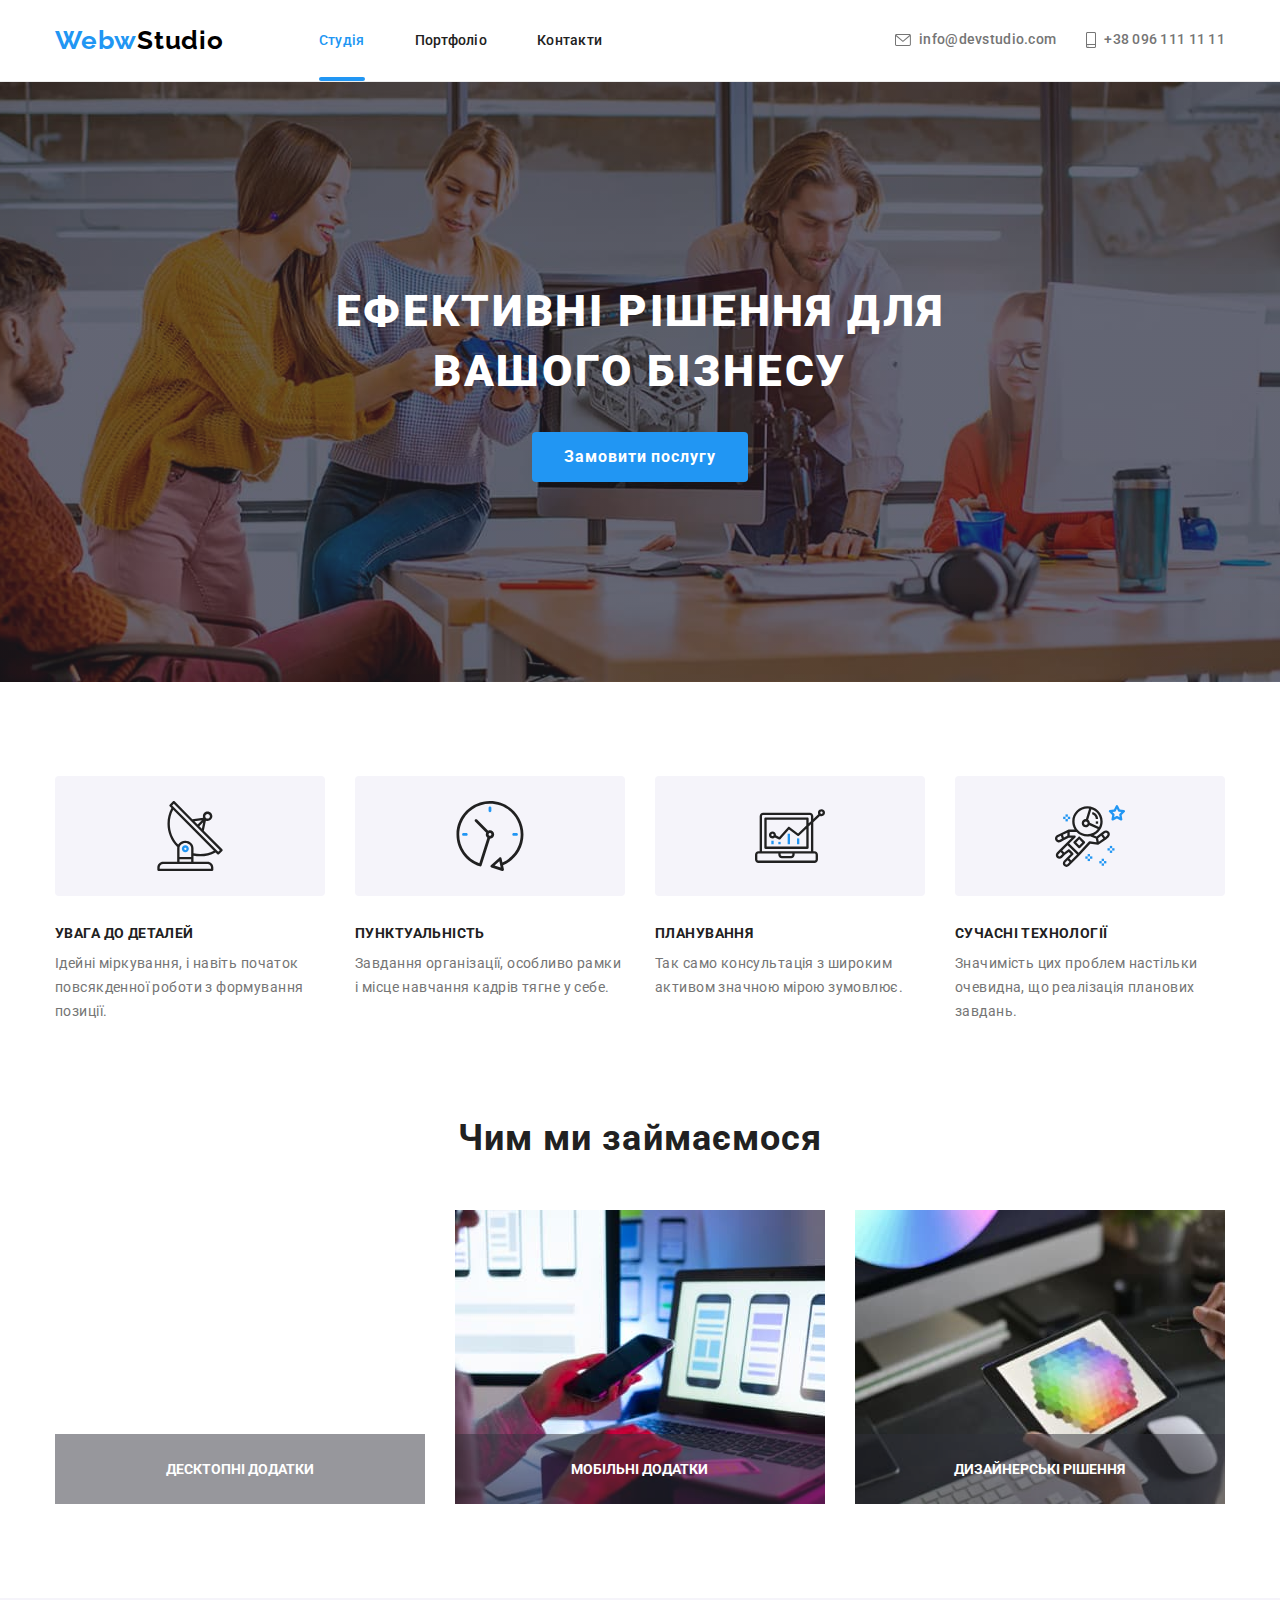
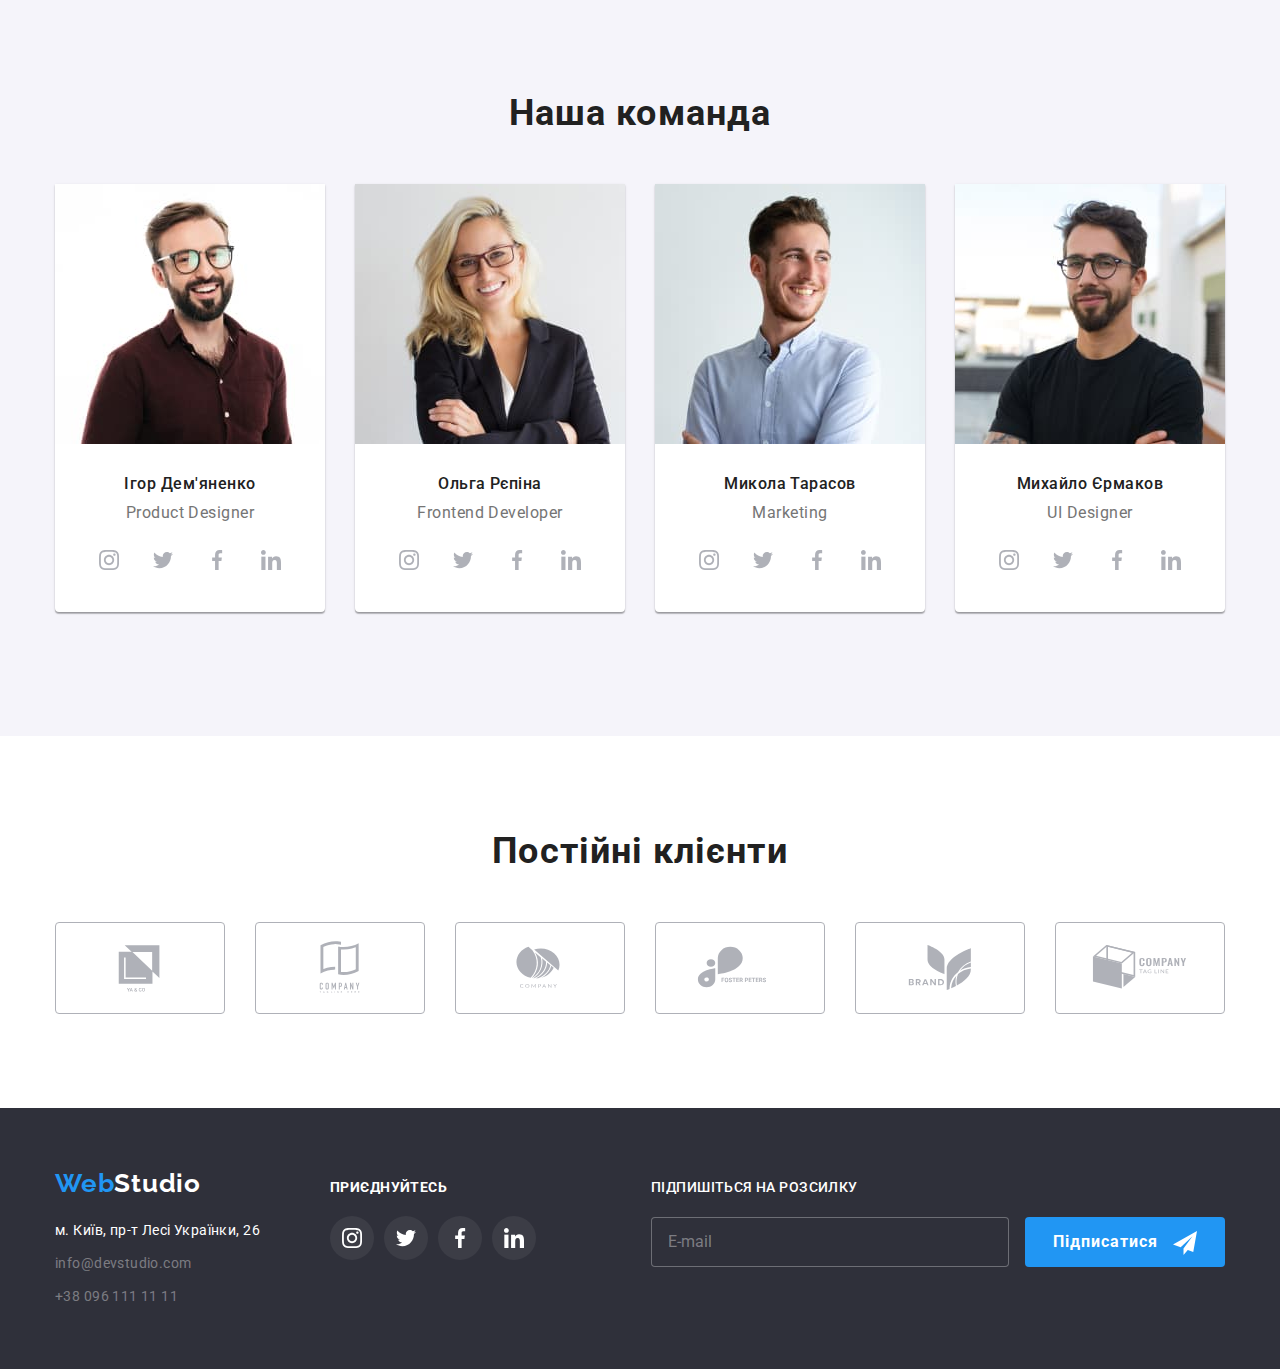
==== commit 74c21c3d: "Merge branch 'main' of https://github.com/SedaNoty/goit-markup-hw-08" ====
--- a/index.html
+++ b/index.html
@@ -4,7 +4,7 @@
     <meta charset="UTF-8" />
     <meta http-equiv="X-UA-Compatible" content="IE=edge" />
     <meta name="viewport" content="width=device-width, initial-scale=1.0" />
-    <title>GoIt-homework-8</title>
+    <title>GoIt-homework-8-1</title>
     <link
       href="https://fonts.googleapis.com/css2?family=Raleway:wght@700&family=Roboto:wght@400;500;700;900&display=swap"
       rel="stylesheet"
@@ -22,7 +22,7 @@
         <!-- Navigation -->
         <nav class="header__navigation">
           <a href="#" class="logo-studio">
-            <span class="logo-studio__first-title">Web</span
+            <span class="logo-studio__first-title">Webw</span
             ><span class="logo-studio__second-title">Studio</span>
           </a>
           <ul class="header__nav-menu">
